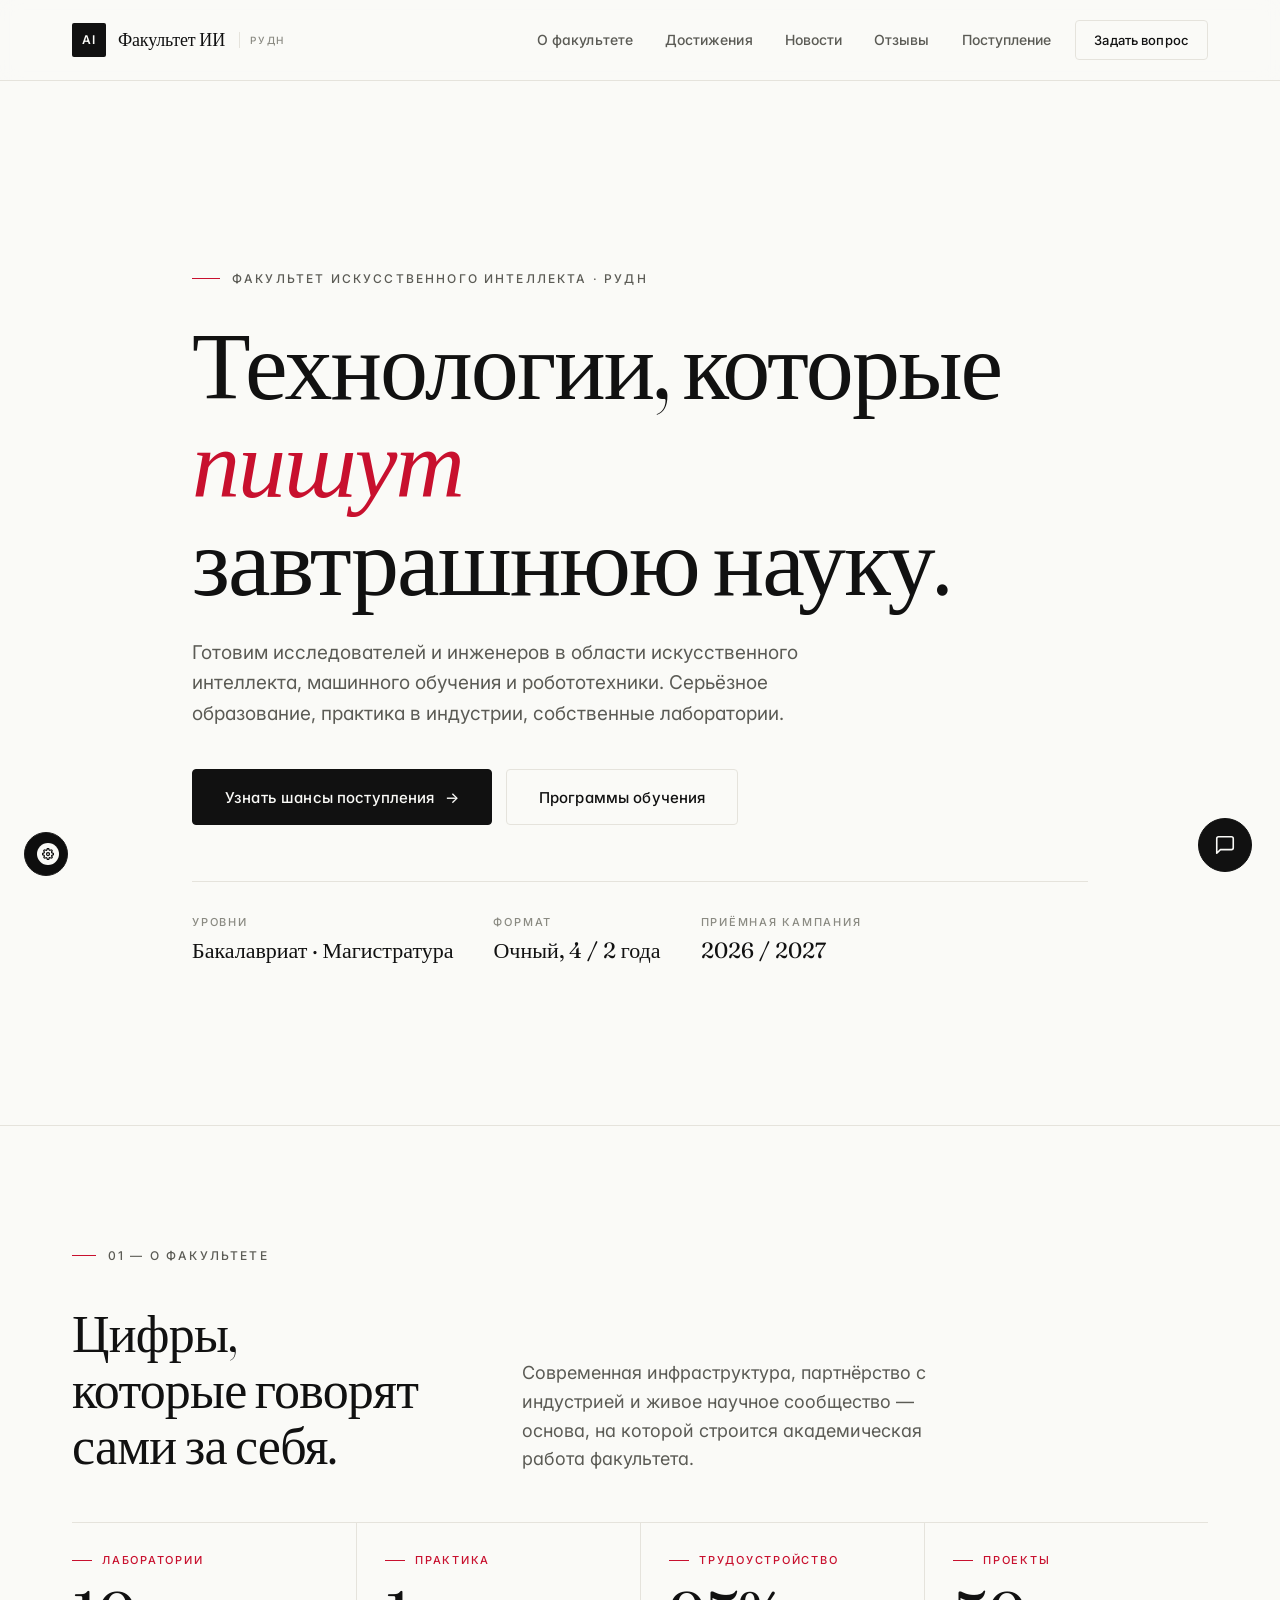
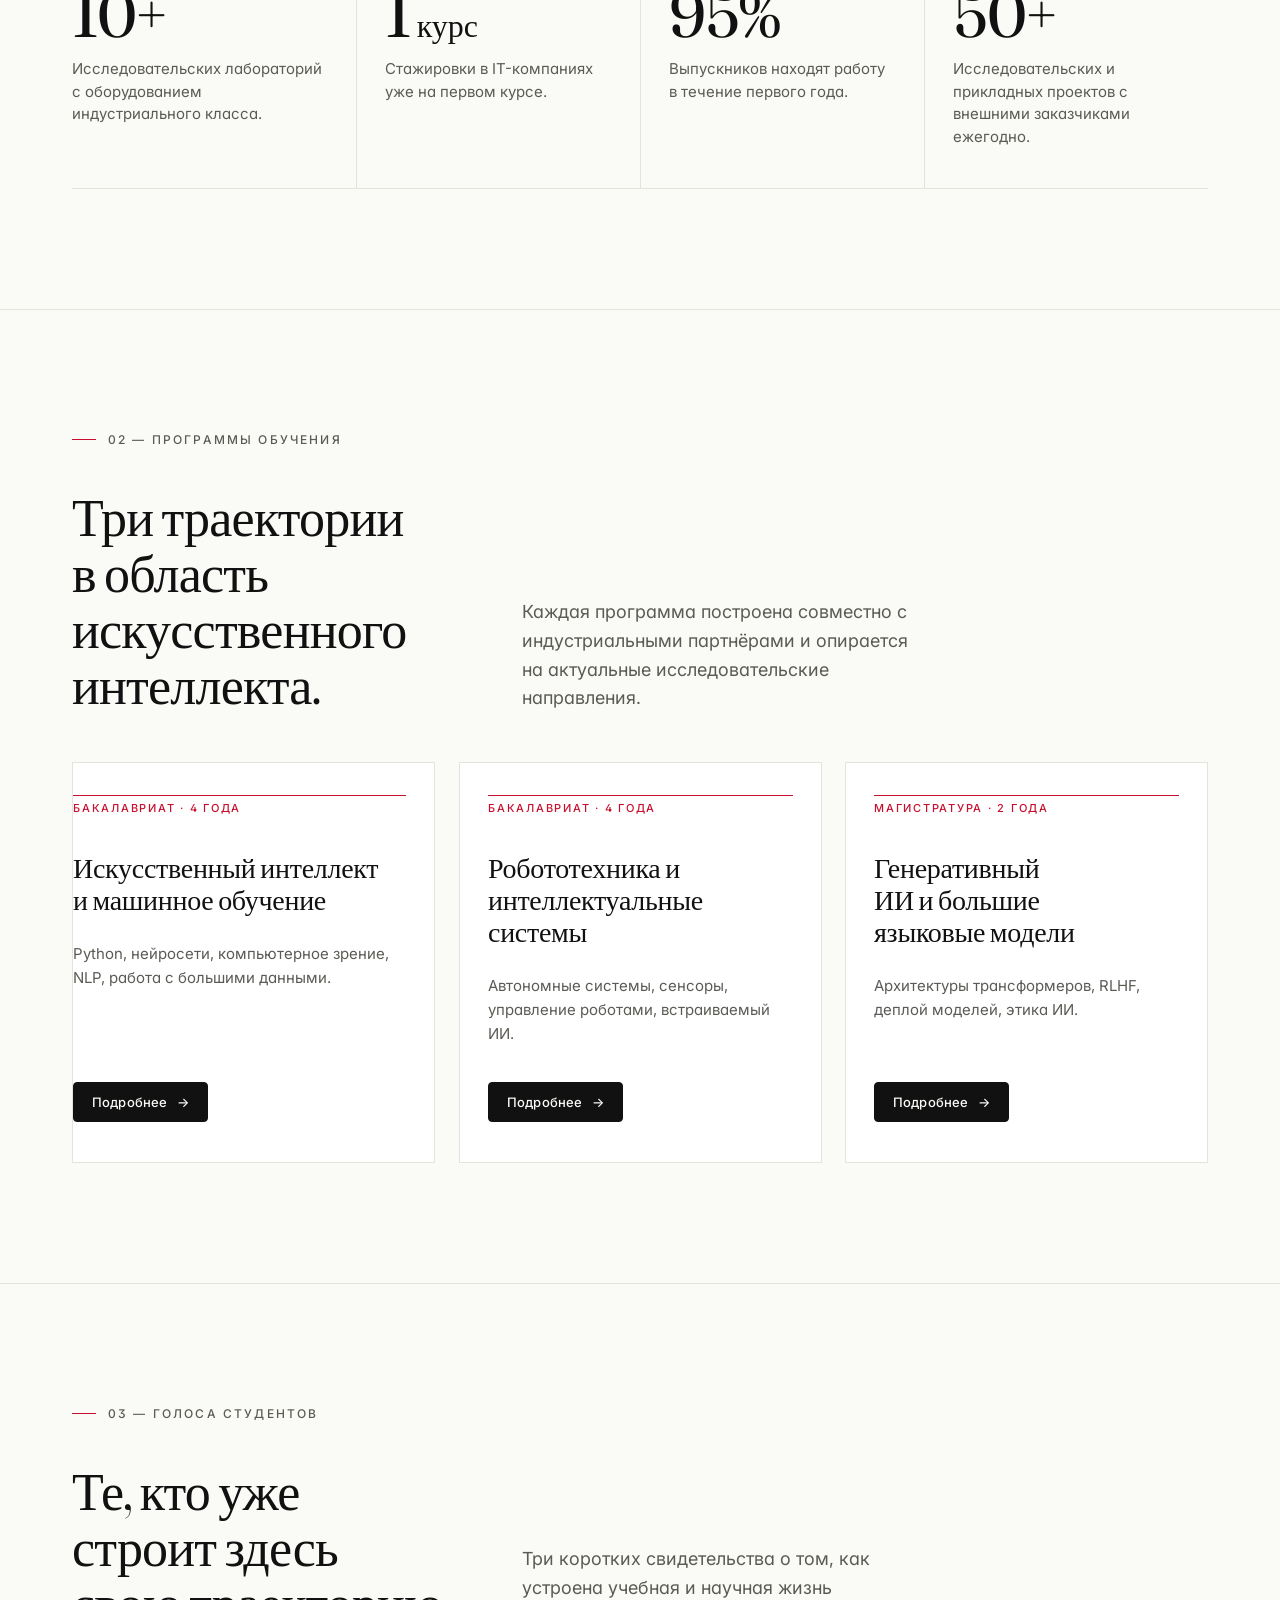
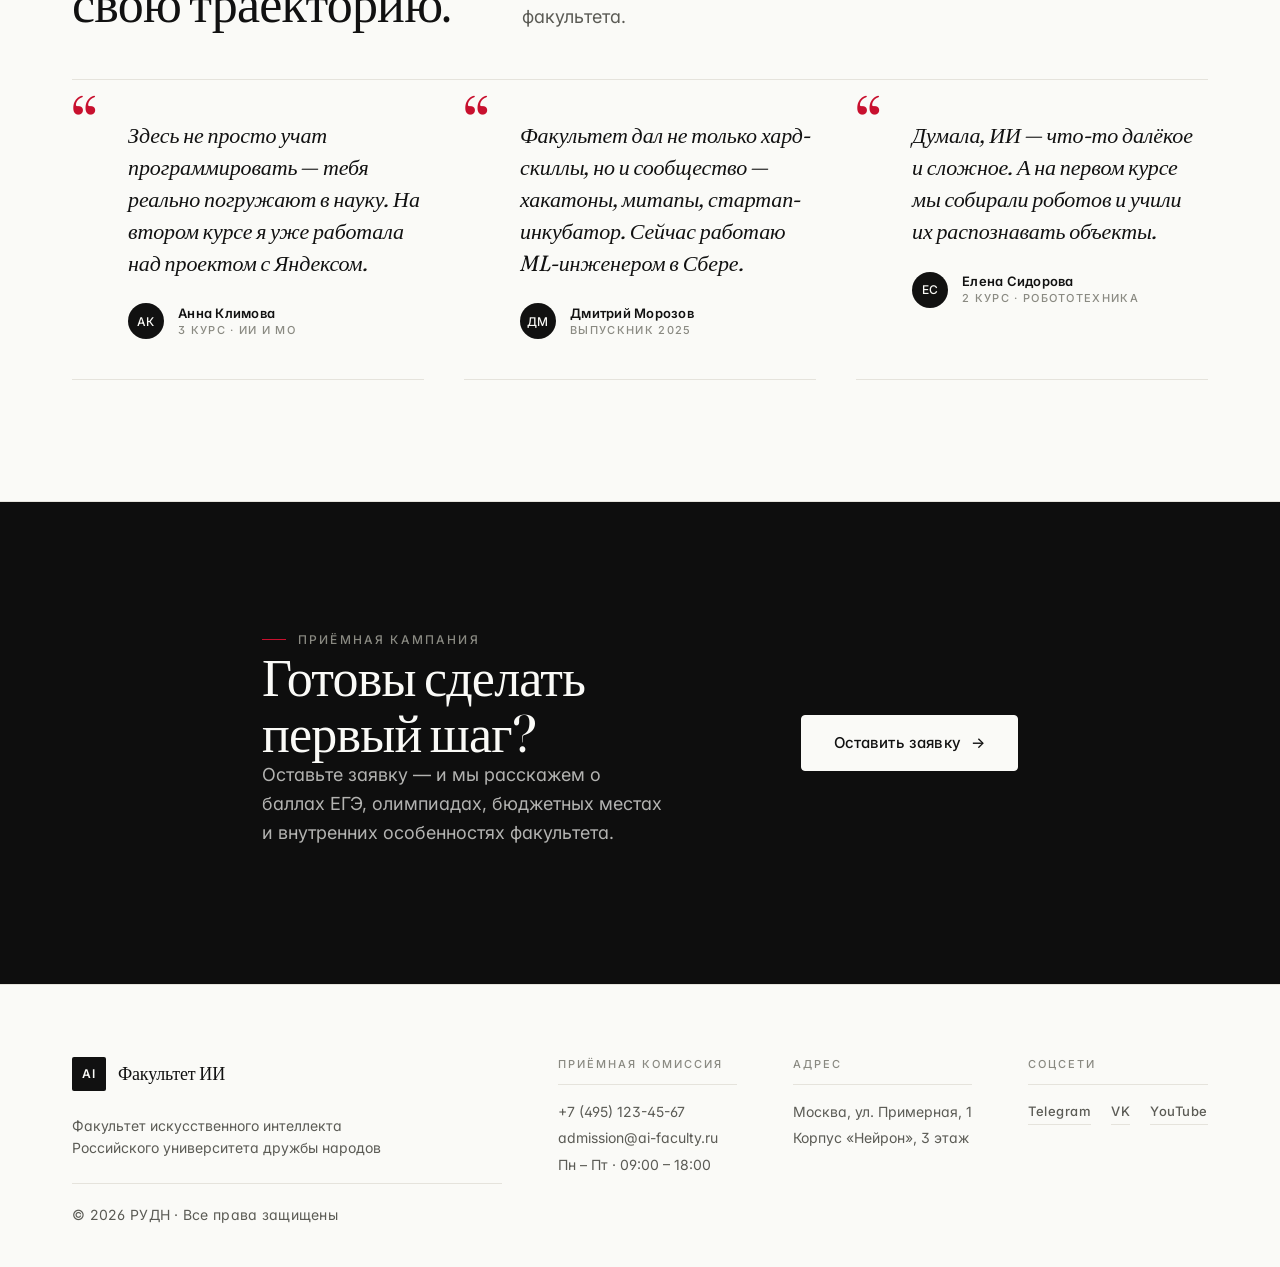
==== index.html @ f7a58fa5 "Merge pull request #10 from fii-web-op/claude/redesign-frontend-minimalist-fjRa0 Redesign to academi" ====
<!DOCTYPE html>
<html lang="ru">
<head>
  <meta charset="UTF-8">
  <meta name="viewport" content="width=device-width, initial-scale=1.0">
  <title>Факультет искусственного интеллекта — РУДН</title>
  <meta name="description" content="Факультет искусственного интеллекта РУДН: бакалавриат и магистратура по ИИ, машинному обучению и робототехнике. Научные лаборатории, партнёры-индустрия.">

  <link rel="preconnect" href="https://fonts.googleapis.com">
  <link rel="preconnect" href="https://fonts.gstatic.com" crossorigin>
  <link href="https://fonts.googleapis.com/css2?family=Fraunces:ital,opsz,wght,SOFT@0,9..144,300..600,0..100;1,9..144,300..600,0..100&family=Inter:wght@400;500;600&display=swap" rel="stylesheet">
  <link rel="stylesheet" href="style.css">
</head>
<body data-page="index">

  <!-- ===== HEADER ===== -->
  <header class="header" id="header">
    <div class="container header__inner">
      <a href="index.html" class="header__logo" aria-label="Факультет ИИ РУДН — на главную">
        <span class="header__logo-icon">AI</span>
        <span class="header__logo-text">Факультет ИИ</span>
        <span class="header__logo-subtitle">РУДН</span>
      </a>

      <nav class="header__nav" aria-label="Основная навигация">
        <ul class="header__nav-list">
          <li><a href="about.html" class="header__nav-link">О факультете</a></li>
          <li><a href="achievements.html" class="header__nav-link">Достижения</a></li>
          <li><a href="news.html" class="header__nav-link">Новости</a></li>
          <li><a href="reviews.html" class="header__nav-link">Отзывы</a></li>
          <li><a href="admission.html" class="header__nav-link">Поступление</a></li>
        </ul>
      </nav>

      <button class="btn btn--outline btn--sm header__cta" onclick="openChat()">Задать вопрос</button>

      <button class="header__burger" id="burger" aria-label="Открыть меню">
        <span></span><span></span><span></span>
      </button>
    </div>
  </header>

  <!-- ===== SIDEBAR NAV ===== -->
  <div class="sidebar-overlay" id="sidebarOverlay"></div>
  <nav class="sidebar" id="sidebar" aria-label="Мобильное меню">
    <button class="sidebar__close" id="sidebarClose" aria-label="Закрыть меню">&times;</button>
    <ul class="sidebar__menu">
      <li><a href="about.html" class="sidebar__link">О факультете</a></li>
      <li><a href="achievements.html" class="sidebar__link">Достижения</a></li>
      <li><a href="news.html" class="sidebar__link">Новости</a></li>
      <li><a href="reviews.html" class="sidebar__link">Отзывы</a></li>
      <li><a href="admission.html" class="sidebar__link">Поступление</a></li>
    </ul>
  </nav>

  <!-- ===== HERO ===== -->
  <section class="hero" id="hero" data-tile="hero">
    <div class="container hero__inner">
      <span class="hero__eyebrow">Факультет искусственного интеллекта · РУДН</span>
      <h1 class="hero__title">
        Технологии, которые <em>пишут</em><br>завтрашнюю науку.
      </h1>
      <p class="hero__subtitle">
        Готовим исследователей и инженеров в области искусственного интеллекта,
        машинного обучения и робототехники. Серьёзное образование,
        практика в индустрии, собственные лаборатории.
      </p>
      <div class="hero__actions">
        <a href="#apply" class="btn btn--primary btn--lg">Узнать шансы поступления <span class="arrow">→</span></a>
        <a href="#programs" class="btn btn--outline btn--lg">Программы обучения</a>
      </div>

      <div class="hero__meta">
        <div class="hero__meta-item">
          <span class="hero__meta-label">Уровни</span>
          <span class="hero__meta-value">Бакалавриат · Магистратура</span>
        </div>
        <div class="hero__meta-item">
          <span class="hero__meta-label">Формат</span>
          <span class="hero__meta-value">Очный, 4 / 2 года</span>
        </div>
        <div class="hero__meta-item">
          <span class="hero__meta-label">Приёмная кампания</span>
          <span class="hero__meta-value">2026 / 2027</span>
        </div>
      </div>
    </div>
  </section>

  <!-- ===== ABOUT / ACHIEVEMENTS ===== -->
  <section class="section achievements" id="about" data-tile="about-section">
    <div class="container">
      <header class="section__head">
        <span class="section__eyebrow">01 — О факультете</span>
        <h2 class="section__title" id="achievements">Цифры, которые говорят сами за себя.</h2>
        <p class="section__subtitle">
          Современная инфраструктура, партнёрство с индустрией и живое научное сообщество —
          основа, на которой строится академическая работа факультета.
        </p>
      </header>

      <div class="cards">
        <div class="card" data-tile="about-card-1">
          <span class="card__icon">Лаборатории</span>
          <span class="card__number">10+</span>
          <p class="card__text">Исследовательских лабораторий с оборудованием индустриального класса.</p>
        </div>
        <div class="card" data-tile="about-card-2">
          <span class="card__icon">Практика</span>
          <span class="card__number">1<span style="font-size:0.5em; letter-spacing:0;">&nbsp;курс</span></span>
          <p class="card__text">Стажировки в IT-компаниях уже на первом курсе.</p>
        </div>
        <div class="card" data-tile="about-card-3">
          <span class="card__icon">Трудоустройство</span>
          <span class="card__number">95%</span>
          <p class="card__text">Выпускников находят работу в течение первого года.</p>
        </div>
        <div class="card" data-tile="about-card-4">
          <span class="card__icon">Проекты</span>
          <span class="card__number">50+</span>
          <p class="card__text">Исследовательских и прикладных проектов с внешними заказчиками ежегодно.</p>
        </div>
      </div>
    </div>
  </section>

  <!-- ===== PROGRAMS ===== -->
  <section class="section programs" id="programs" data-tile="programs-section">
    <div class="container">
      <header class="section__head">
        <span class="section__eyebrow">02 — Программы обучения</span>
        <h2 class="section__title">Три траектории в область искусственного интеллекта.</h2>
        <p class="section__subtitle">
          Каждая программа построена совместно с индустриальными партнёрами
          и опирается на актуальные исследовательские направления.
        </p>
      </header>

      <div class="cards cards--programs">
        <article class="card card--program" data-tile="program-1">
          <span class="card__badge">Бакалавриат · 4 года</span>
          <h3 class="card__heading">Искусственный интеллект и машинное обучение</h3>
          <p class="card__desc">Python, нейросети, компьютерное зрение, NLP, работа с большими данными.</p>
          <a href="#apply" class="btn btn--primary btn--sm">Подробнее <span class="arrow">→</span></a>
        </article>

        <article class="card card--program" data-tile="program-2">
          <span class="card__badge">Бакалавриат · 4 года</span>
          <h3 class="card__heading">Робототехника и интеллектуальные системы</h3>
          <p class="card__desc">Автономные системы, сенсоры, управление роботами, встраиваемый ИИ.</p>
          <a href="#apply" class="btn btn--primary btn--sm">Подробнее <span class="arrow">→</span></a>
        </article>

        <article class="card card--program" data-tile="program-3">
          <span class="card__badge">Магистратура · 2 года</span>
          <h3 class="card__heading">Генеративный ИИ и большие языковые модели</h3>
          <p class="card__desc">Архитектуры трансформеров, RLHF, деплой моделей, этика ИИ.</p>
          <a href="#apply" class="btn btn--primary btn--sm">Подробнее <span class="arrow">→</span></a>
        </article>
      </div>
    </div>
  </section>

  <!-- ===== REVIEWS ===== -->
  <section class="section reviews" id="reviews" data-tile="reviews-section">
    <div class="container">
      <header class="section__head">
        <span class="section__eyebrow">03 — Голоса студентов</span>
        <h2 class="section__title">Те, кто уже строит здесь свою траекторию.</h2>
        <p class="section__subtitle">
          Три коротких свидетельства о том, как устроена учебная и научная жизнь факультета.
        </p>
      </header>

      <div class="reviews__grid">
        <figure class="review" data-tile="review-1">
          <blockquote class="review__text">
            Здесь не просто учат программировать — тебя реально погружают в науку.
            На втором курсе я уже работала над проектом с Яндексом.
          </blockquote>
          <figcaption class="review__header">
            <span class="review__avatar">АК</span>
            <div>
              <div class="review__name">Анна Климова</div>
              <div class="review__role">3 курс · ИИ и МО</div>
            </div>
          </figcaption>
        </figure>

        <figure class="review" data-tile="review-2">
          <blockquote class="review__text">
            Факультет дал не только хард-скиллы, но и сообщество — хакатоны,
            митапы, стартап-инкубатор. Сейчас работаю ML-инженером в Сбере.
          </blockquote>
          <figcaption class="review__header">
            <span class="review__avatar">ДМ</span>
            <div>
              <div class="review__name">Дмитрий Морозов</div>
              <div class="review__role">Выпускник 2025</div>
            </div>
          </figcaption>
        </figure>

        <figure class="review" data-tile="review-3">
          <blockquote class="review__text">
            Думала, ИИ — что-то далёкое и сложное. А на первом курсе мы
            собирали роботов и учили их распознавать объекты.
          </blockquote>
          <figcaption class="review__header">
            <span class="review__avatar">ЕС</span>
            <div>
              <div class="review__name">Елена Сидорова</div>
              <div class="review__role">2 курс · Робототехника</div>
            </div>
          </figcaption>
        </figure>
      </div>
    </div>
  </section>

  <!-- ===== APPLY CTA ===== -->
  <section class="section apply section--dark" id="apply" data-tile="apply-section">
    <div class="container apply__inner">
      <div>
        <span class="section__eyebrow">Приёмная кампания</span>
        <h2 class="section__title section__title--light">Готовы сделать первый шаг?</h2>
        <p class="section__subtitle section__subtitle--light">
          Оставьте заявку — и мы расскажем о баллах ЕГЭ, олимпиадах, бюджетных местах
          и внутренних особенностях факультета.
        </p>
      </div>
      <a href="#" class="btn btn--white btn--lg" onclick="openChat(); return false;">
        Оставить заявку <span class="arrow">→</span>
      </a>
    </div>
  </section>

  <!-- ===== FOOTER ===== -->
  <footer class="footer">
    <div class="container footer__inner">
      <div class="footer__col">
        <div class="footer__brand">
          <span class="header__logo-icon">AI</span>
          <span class="header__logo-text">Факультет ИИ</span>
        </div>
        <p class="footer__university">
          Факультет искусственного интеллекта Российского университета дружбы народов
        </p>
        <p class="footer__copy">&copy; 2026 РУДН · Все права защищены</p>
      </div>

      <div class="footer__col">
        <h4 class="footer__heading">Приёмная комиссия</h4>
        <p>+7 (495) 123-45-67</p>
        <p>admission@ai-faculty.ru</p>
        <p>Пн – Пт · 09:00 – 18:00</p>
      </div>

      <div class="footer__col">
        <h4 class="footer__heading">Адрес</h4>
        <p>Москва, ул. Примерная, 1</p>
        <p>Корпус «Нейрон», 3 этаж</p>
      </div>

      <div class="footer__col">
        <h4 class="footer__heading">Соцсети</h4>
        <div class="footer__socials">
          <a href="#" class="footer__social" aria-label="Telegram">Telegram</a>
          <a href="#" class="footer__social" aria-label="VKontakte">VK</a>
          <a href="#" class="footer__social" aria-label="YouTube">YouTube</a>
        </div>
      </div>
    </div>
  </footer>

  <!-- ===== CHAT WIDGET ===== -->
  <div class="chat-widget" id="chatWidget">
    <button class="chat-widget__toggle" id="chatToggle" aria-label="Открыть чат с ИИ-помощником">
      <svg class="chat-widget__icon" viewBox="0 0 24 24" fill="none" stroke="currentColor" stroke-width="1.75" stroke-linecap="round" stroke-linejoin="round">
        <path d="M21 15a2 2 0 0 1-2 2H7l-4 4V5a2 2 0 0 1 2-2h14a2 2 0 0 1 2 2z"/>
      </svg>
      <svg class="chat-widget__close-icon" viewBox="0 0 24 24" fill="none" stroke="currentColor" stroke-width="1.75" stroke-linecap="round" stroke-linejoin="round">
        <line x1="18" y1="6" x2="6" y2="18"/><line x1="6" y1="6" x2="18" y2="18"/>
      </svg>
    </button>

    <div class="chat-widget__window" id="chatWindow">
      <div class="chat-widget__header">
        <div class="chat-widget__status"></div>
        <span>Алиса — ИИ-помощник факультета</span>
        <button class="chat-widget__close-btn" onclick="closeChat()" aria-label="Закрыть чат">&times;</button>
      </div>
      <div class="chat-widget__messages" id="chatMessages">
        <div class="chat-widget__msg chat-widget__msg--bot">
          Здравствуйте. Я Алиса, виртуальный помощник факультета ИИ.
          Задайте вопрос о поступлении, программах или научной жизни.
        </div>
      </div>
      <div class="chat-widget__input-area">
        <input type="text" id="chatInput" class="chat-widget__input" placeholder="Напишите сообщение…">
        <button class="chat-widget__send" id="chatSend" aria-label="Отправить">
          <svg viewBox="0 0 24 24" fill="currentColor" width="20" height="20">
            <path d="M2.01 21L23 12 2.01 3 2 10l15 2-15 2z"/>
          </svg>
        </button>
      </div>
    </div>
  </div>

  <script src="tile-registry.js"></script>
  <script src="script.js"></script>
</body>
</html>
---- style.css ----
/* =====================================================================
   FACULTY OF AI — RUDN
   Academic Minimalism · Редакторский минимализм
   ---------------------------------------------------------------------
   Подход: mobile-first, нейтральная палитра + один акцент (РУДН-red),
   редакторская типографика (Fraunces для display + Inter для UI),
   тонкие линии, минимум декора, деликатные анимации.
   ===================================================================== */

/* ===== DESIGN TOKENS ===== */
:root {
  /* — Нейтральная палитра (бумажная основа) — */
  --paper:          #FAFAF7;
  --surface:        #FFFFFF;
  --surface-soft:   #F4F2EC;
  --ink:            #111111;
  --ink-soft:       #1F1F1F;
  --muted:          #5B5B55;
  --muted-2:        #8A8A82;
  --rule:           #E5E3DC;
  --divider:        #EFECE4;

  /* — Один акцент (РУДН-red) — */
  --accent:         #C8102E;
  --accent-hover:   #9F0C24;
  --accent-soft:    rgba(200, 16, 46, 0.08);

  /* — Тёмная поверхность для CTA-блоков — */
  --ink-dark:       #0E0E0E;
  --ink-dark-soft:  #1A1A1A;

  /* — Типографика — */
  --font-serif:  'Fraunces', 'Playfair Display', Georgia, 'Times New Roman', serif;
  --font-sans:   'Inter', -apple-system, BlinkMacSystemFont, 'Segoe UI', Roboto, sans-serif;
  --font-mono:   ui-monospace, SFMono-Regular, Menlo, Consolas, monospace;

  /* — Размеры / ритм — */
  --radius:      4px;
  --radius-sm:   2px;
  --radius-pill: 999px;

  /* — Движение (тонкое) — */
  --ease:        cubic-bezier(0.2, 0.8, 0.2, 1);
  --t-fast:      150ms var(--ease);
  --t:           220ms var(--ease);
  --t-slow:      400ms var(--ease);

  /* — Сетка — */
  --container:   1200px;
  --gutter:      clamp(16px, 3vw, 32px);
  --header-h:    72px;
}

/* ===== RESET ===== */
*, *::before, *::after {
  margin: 0;
  padding: 0;
  box-sizing: border-box;
}

html {
  scroll-behavior: smooth;
  scroll-padding-top: calc(var(--header-h) + 16px);
  -webkit-text-size-adjust: 100%;
  text-size-adjust: 100%;
}

body {
  font-family: var(--font-sans);
  font-size: 16px;
  line-height: 1.6;
  color: var(--ink);
  background: var(--paper);
  -webkit-font-smoothing: antialiased;
  -moz-osx-font-smoothing: grayscale;
  text-rendering: optimizeLegibility;
  font-feature-settings: 'ss01', 'cv11';
}

img, svg, video {
  max-width: 100%;
  display: block;
}

a {
  color: inherit;
  text-decoration: none;
}

button {
  cursor: pointer;
  border: none;
  background: none;
  font-family: inherit;
  color: inherit;
}

input, textarea, select {
  font-family: inherit;
  font-size: inherit;
  color: inherit;
}

::selection {
  background: var(--ink);
  color: var(--paper);
}

/* ===== TYPOGRAPHY ===== */
.display,
h1, h2, h3 {
  font-family: var(--font-serif);
  font-weight: 400;
  font-style: normal;
  color: var(--ink);
  letter-spacing: -0.01em;
  font-feature-settings: 'ss01';
  font-variation-settings: 'opsz' 144, 'SOFT' 0;
}

h1 { font-size: clamp(40px, 6.5vw, 84px); line-height: 1.02; }
h2 { font-size: clamp(30px, 4.2vw, 52px); line-height: 1.08; }
h3 { font-size: clamp(20px, 2.2vw, 26px); line-height: 1.2; letter-spacing: -0.005em; }
h4 { font-family: var(--font-sans); font-size: 15px; font-weight: 600; line-height: 1.4; }

p {
  color: var(--muted);
  line-height: 1.7;
}

strong { color: var(--ink); font-weight: 600; }

/* Редакторская «eyebrow»-метка над заголовком секции */
.eyebrow {
  display: inline-flex;
  align-items: center;
  gap: 10px;
  font-family: var(--font-sans);
  font-size: 12px;
  font-weight: 500;
  letter-spacing: 0.16em;
  text-transform: uppercase;
  color: var(--muted);
}

.eyebrow::before {
  content: '';
  width: 24px;
  height: 1px;
  background: var(--accent);
}

/* Подчёркивание-ссылка (inline-link в тексте) */
.link {
  color: var(--ink);
  border-bottom: 1px solid var(--rule);
  transition: border-color var(--t), color var(--t);
}
.link:hover {
  color: var(--accent);
  border-color: var(--accent);
}

/* ===== CONTAINER / GRID ===== */
.container {
  width: 100%;
  max-width: var(--container);
  margin: 0 auto;
  padding: 0 var(--gutter);
}

/* Тонкая горизонтальная линия-разделитель между секциями */
.rule {
  display: block;
  width: 100%;
  height: 1px;
  background: var(--rule);
  border: none;
}

/* ===== BUTTONS =====
   Академичный минимализм: без градиентов и теней.
   Primary — заливка цветом текста (ink), Outline — хэйрлайн-рамка,
   Accent — единственный красный CTA. Min-height 48px (touch target). */
.btn {
  display: inline-flex;
  align-items: center;
  justify-content: center;
  gap: 10px;
  min-height: 48px;
  padding: 0 24px;
  font-family: var(--font-sans);
  font-size: 14px;
  font-weight: 500;
  letter-spacing: 0.01em;
  line-height: 1;
  border: 1px solid transparent;
  border-radius: var(--radius);
  white-space: nowrap;
  -webkit-tap-highlight-color: transparent;
  transition: background var(--t), color var(--t), border-color var(--t), transform var(--t);
}

.btn:active { transform: translateY(1px); }

/* Primary — чёрная заливка (уверенный, академичный) */
.btn--primary {
  background: var(--ink);
  color: var(--paper);
  border-color: var(--ink);
}
.btn--primary:hover {
  background: var(--accent);
  border-color: var(--accent);
  color: #fff;
}

/* Accent — единственный красный CTA (для ключевых действий) */
.btn--accent {
  background: var(--accent);
  color: #fff;
  border-color: var(--accent);
}
.btn--accent:hover {
  background: var(--accent-hover);
  border-color: var(--accent-hover);
}

/* Outline — тонкая рамка, нейтральная */
.btn--outline {
  background: transparent;
  color: var(--ink);
  border-color: var(--rule);
}
.btn--outline:hover {
  border-color: var(--ink);
}

/* White — для тёмных CTA-секций */
.btn--white {
  background: var(--paper);
  color: var(--ink);
  border-color: var(--paper);
}
.btn--white:hover {
  background: transparent;
  color: var(--paper);
  border-color: var(--paper);
}

.btn--lg {
  min-height: 56px;
  padding: 0 32px;
  font-size: 15px;
}

.btn--sm {
  min-height: 40px;
  padding: 0 18px;
  font-size: 13px;
}

/* Стрелка-иконка внутри кнопки/ссылки (→) */
.btn .arrow,
.arrow-link .arrow {
  display: inline-block;
  transition: transform var(--t);
}
.btn:hover .arrow,
.arrow-link:hover .arrow {
  transform: translateX(4px);
}

.arrow-link {
  display: inline-flex;
  align-items: center;
  gap: 8px;
  font-family: var(--font-sans);
  font-size: 14px;
  font-weight: 500;
  color: var(--ink);
  border-bottom: 1px solid var(--ink);
  padding-bottom: 2px;
  transition: color var(--t), border-color var(--t);
}
.arrow-link:hover {
  color: var(--accent);
  border-color: var(--accent);
}

/* ===== HEADER =====
   Тонкий sticky-header на бумажном фоне, хэйрлайн-разделитель снизу,
   приглушённые ссылки с красным подчёркиванием активного пункта. */
.header {
  position: sticky;
  top: 0;
  z-index: 100;
  background: rgba(250, 250, 247, 0.85);
  backdrop-filter: saturate(140%) blur(10px);
  -webkit-backdrop-filter: saturate(140%) blur(10px);
  border-bottom: 1px solid var(--rule);
}

.header__inner {
  display: flex;
  align-items: center;
  justify-content: space-between;
  gap: 24px;
  height: var(--header-h);
}

/* Логотип: квадратная метка «AI» + серифный текст названия */
.header__logo {
  display: inline-flex;
  align-items: center;
  gap: 12px;
  flex-shrink: 0;
  color: var(--ink);
}

.header__logo-icon {
  display: inline-flex;
  align-items: center;
  justify-content: center;
  width: 34px;
  height: 34px;
  background: var(--ink);
  color: var(--paper);
  font-family: var(--font-sans);
  font-size: 12px;
  font-weight: 600;
  letter-spacing: 0.05em;
  border-radius: var(--radius-sm);
}

.header__logo-text {
  font-family: var(--font-serif);
  font-size: 18px;
  font-weight: 400;
  letter-spacing: -0.01em;
  color: var(--ink);
  line-height: 1;
}

.header__logo-subtitle {
  display: none;
  font-family: var(--font-sans);
  font-size: 10px;
  font-weight: 500;
  letter-spacing: 0.18em;
  text-transform: uppercase;
  color: var(--muted-2);
  padding-left: 10px;
  margin-left: 2px;
  border-left: 1px solid var(--rule);
}

/* ===== HEADER NAV =====
   Скрыто на мобиле, раскрывается на ≥ 1024px. */
.header__nav {
  display: none;
  margin-left: auto;
}

.header__nav-list {
  display: flex;
  align-items: center;
  gap: 32px;
  list-style: none;
}

.header__nav-link {
  position: relative;
  display: inline-block;
  padding: 6px 0;
  font-family: var(--font-sans);
  font-size: 14px;
  font-weight: 500;
  color: var(--muted);
  letter-spacing: 0.005em;
  transition: color var(--t);
}

.header__nav-link::after {
  content: '';
  position: absolute;
  left: 0;
  right: 0;
  bottom: -2px;
  height: 1px;
  background: var(--accent);
  transform: scaleX(0);
  transform-origin: left center;
  transition: transform var(--t);
}

.header__nav-link:hover {
  color: var(--ink);
}

.header__nav-link:hover::after,
.header__nav-link[aria-current="page"]::after {
  transform: scaleX(1);
}

.header__nav-link[aria-current="page"] {
  color: var(--ink);
}

/* CTA в шапке — скрыт на мобиле */
.header__cta {
  display: none;
}

/* ===== BURGER =====
   44×44 touch target, три тонких штриха. */
.header__burger {
  display: inline-flex;
  flex-direction: column;
  justify-content: center;
  align-items: center;
  gap: 5px;
  width: 44px;
  height: 44px;
  margin-right: -10px;
  order: 10;
}

.header__burger span {
  display: block;
  width: 22px;
  height: 1.5px;
  background: var(--ink);
  border-radius: 1px;
  transition: transform var(--t), opacity var(--t);
}

.header__burger.is-active span:nth-child(1) {
  transform: translateY(6.5px) rotate(45deg);
}
.header__burger.is-active span:nth-child(2) {
  opacity: 0;
  transform: scaleX(0.3);
}
.header__burger.is-active span:nth-child(3) {
  transform: translateY(-6.5px) rotate(-45deg);
}

/* ===== SIDEBAR (mobile off-canvas) ===== */
.sidebar-overlay {
  position: fixed;
  inset: 0;
  background: rgba(17, 17, 17, 0.35);
  backdrop-filter: blur(2px);
  -webkit-backdrop-filter: blur(2px);
  opacity: 0;
  visibility: hidden;
  z-index: 110;
  transition: opacity var(--t), visibility var(--t);
}

.sidebar-overlay.is-visible {
  opacity: 1;
  visibility: visible;
}

.sidebar {
  position: fixed;
  top: 0;
  left: 0;
  z-index: 120;
  width: min(88vw, 360px);
  height: 100%;
  padding: 28px 28px 32px;
  background: var(--paper);
  border-right: 1px solid var(--rule);
  transform: translateX(-100%);
  transition: transform var(--t-slow);
  display: flex;
  flex-direction: column;
}

.sidebar.is-open {
  transform: translateX(0);
}

.sidebar__close {
  align-self: flex-end;
  width: 40px;
  height: 40px;
  display: inline-flex;
  align-items: center;
  justify-content: center;
  font-size: 28px;
  line-height: 1;
  color: var(--muted);
  margin: -8px -8px 24px;
  transition: color var(--t);
}

.sidebar__close:hover {
  color: var(--ink);
}

.sidebar__menu {
  list-style: none;
  display: flex;
  flex-direction: column;
  border-top: 1px solid var(--rule);
}

.sidebar__link {
  display: flex;
  align-items: center;
  gap: 14px;
  padding: 18px 2px;
  font-family: var(--font-serif);
  font-size: 22px;
  font-weight: 400;
  letter-spacing: -0.01em;
  color: var(--ink);
  border-bottom: 1px solid var(--rule);
  transition: color var(--t), padding-left var(--t);
}

.sidebar__link:hover {
  color: var(--accent);
  padding-left: 8px;
}

.sidebar__link[aria-current="page"] {
  color: var(--accent);
}

.sidebar__icon {
  width: 18px;
  height: 18px;
  flex-shrink: 0;
  stroke: var(--muted-2);
  transition: stroke var(--t);
}

.sidebar__link:hover .sidebar__icon,
.sidebar__link[aria-current="page"] .sidebar__icon {
  stroke: var(--accent);
}

/* ===== HERO =====
   Типографический hero: крупный serif-заголовок, максимум воздуха,
   никакой декорации. Опциональная тонкая метка-eyebrow. */
.hero {
  position: relative;
  padding: 80px 0 72px;
  border-bottom: 1px solid var(--rule);
  overflow: hidden;
}

.hero__inner {
  position: relative;
  z-index: 1;
  max-width: 960px;
}

.hero__eyebrow {
  display: inline-flex;
  align-items: center;
  gap: 12px;
  margin-bottom: 28px;
  font-family: var(--font-sans);
  font-size: 12px;
  font-weight: 500;
  letter-spacing: 0.18em;
  text-transform: uppercase;
  color: var(--muted);
}

.hero__eyebrow::before {
  content: '';
  width: 28px;
  height: 1px;
  background: var(--accent);
}

.hero__title {
  font-family: var(--font-serif);
  font-weight: 400;
  font-size: clamp(40px, 7.5vw, 96px);
  line-height: 1.02;
  letter-spacing: -0.02em;
  color: var(--ink);
  margin-bottom: 28px;
  text-wrap: balance;
}

/* Курсив-акцент для выделенного слова в заголовке */
.hero__title em,
h1 em, h2 em, h3 em {
  font-style: italic;
  font-family: var(--font-serif);
  color: var(--accent);
  font-variation-settings: 'opsz' 144, 'SOFT' 40;
}

.hero__subtitle {
  font-family: var(--font-sans);
  font-size: clamp(16px, 1.7vw, 19px);
  line-height: 1.6;
  color: var(--muted);
  max-width: 640px;
  margin-bottom: 40px;
}

.hero__actions {
  display: flex;
  flex-wrap: wrap;
  gap: 14px;
  align-items: center;
}

/* Meta-строка под hero (необязательная) */
.hero__meta {
  display: flex;
  flex-wrap: wrap;
  gap: 40px;
  margin-top: 56px;
  padding-top: 32px;
  border-top: 1px solid var(--rule);
}

.hero__meta-item {
  min-width: 140px;
}

.hero__meta-label {
  display: block;
  font-size: 11px;
  font-weight: 500;
  letter-spacing: 0.16em;
  text-transform: uppercase;
  color: var(--muted-2);
  margin-bottom: 6px;
}

.hero__meta-value {
  font-family: var(--font-serif);
  font-size: 22px;
  color: var(--ink);
  line-height: 1.1;
}

/* Скрываем старые декоративные «блобы» и «круги» в hero —
   академичный минимализм без декора. */
.hero__decoration,
.hero__circle,
.hero__blob {
  display: none !important;
}

/* ===== SECTIONS =====
   Нумерованные академические секции с eyebrow-меткой 01 / 02 / 03,
   крупным serif-заголовком и тонкой линией-разделителем. */
.section {
  padding: 72px 0;
  border-bottom: 1px solid var(--rule);
}

.section--flush {
  border-bottom: none;
}

.section--dark {
  background: var(--ink-dark);
  color: var(--paper);
  border-bottom: none;
}

.section__head {
  display: grid;
  grid-template-columns: 1fr;
  gap: 20px;
  margin-bottom: 48px;
  max-width: 860px;
}

.section__eyebrow {
  font-family: var(--font-sans);
  font-size: 12px;
  font-weight: 500;
  letter-spacing: 0.18em;
  text-transform: uppercase;
  color: var(--muted);
  display: inline-flex;
  align-items: center;
  gap: 12px;
}

.section__eyebrow::before {
  content: '';
  width: 24px;
  height: 1px;
  background: var(--accent);
}

.section--dark .section__eyebrow {
  color: var(--muted-2);
}

.section__title {
  font-family: var(--font-serif);
  font-weight: 400;
  font-size: clamp(30px, 4.2vw, 52px);
  line-height: 1.08;
  letter-spacing: -0.015em;
  color: var(--ink);
  text-wrap: balance;
}

.section__title--light,
.section--dark .section__title {
  color: var(--paper);
}

.section__subtitle {
  font-family: var(--font-sans);
  font-size: clamp(15px, 1.6vw, 18px);
  line-height: 1.6;
  color: var(--muted);
  max-width: 640px;
}

.section__subtitle--light,
.section--dark .section__subtitle {
  color: rgba(250, 250, 247, 0.7);
}

/* Совместимость с текущей разметкой: центрированные старые заголовки */
.section__title[style*="center"],
.apply .section__title {
  text-align: left;
}

/* ===== CARDS / STATS =====
   Статистика без коробок: крупное serif-число + тонкая линия + подпись.
   Редакторский, газетный подход. */
.cards {
  display: grid;
  grid-template-columns: 1fr;
  gap: 0;
  border-top: 1px solid var(--rule);
}

.card {
  display: flex;
  flex-direction: column;
  gap: 12px;
  padding: 32px 0;
  border-bottom: 1px solid var(--rule);
  transition: padding-left var(--t);
}

.card:hover {
  padding-left: 8px;
}

.card__icon {
  font-size: 20px;
  line-height: 1;
  color: var(--accent);
  margin-bottom: 4px;
  font-family: var(--font-sans);
  font-weight: 500;
  letter-spacing: 0.16em;
  text-transform: uppercase;
  font-size: 11px;
  display: inline-flex;
  align-items: center;
  gap: 10px;
}

.card__icon::before {
  content: '';
  width: 20px;
  height: 1px;
  background: var(--accent);
}

.card__number {
  font-family: var(--font-serif);
  font-weight: 400;
  font-size: clamp(44px, 5vw, 64px);
  line-height: 1;
  letter-spacing: -0.02em;
  color: var(--ink);
}

.card__text {
  font-family: var(--font-sans);
  font-size: 15px;
  line-height: 1.5;
  color: var(--muted);
  max-width: 320px;
}

/* ===== CARDS — PROGRAMS =====
   Программы обучения: тонкая рамка, чёткая иерархия, без теней. */
.cards--programs {
  border-top: none;
  gap: 16px;
}

.card--program {
  padding: 32px 28px;
  border: 1px solid var(--rule);
  border-bottom: 1px solid var(--rule);
  background: var(--surface);
  transition: border-color var(--t), transform var(--t);
}

.card--program:hover {
  padding-left: 28px;
  border-color: var(--ink);
  transform: translateY(-2px);
}

.card__badge {
  display: inline-block;
  font-family: var(--font-sans);
  font-size: 11px;
  font-weight: 500;
  letter-spacing: 0.16em;
  text-transform: uppercase;
  color: var(--accent);
  margin-bottom: 18px;
  padding: 4px 0;
  border-top: 1px solid var(--accent);
  border-radius: 0;
  background: none;
}

.card__heading {
  font-family: var(--font-serif);
  font-weight: 400;
  font-size: clamp(22px, 2.4vw, 28px);
  line-height: 1.15;
  letter-spacing: -0.01em;
  color: var(--ink);
  margin-bottom: 14px;
  text-wrap: balance;
}

.card__desc {
  font-family: var(--font-sans);
  font-size: 15px;
  line-height: 1.6;
  color: var(--muted);
  margin-bottom: 24px;
  flex-grow: 1;
}

.card--program .btn--sm {
  align-self: flex-start;
}

/* ===== REVIEWS =====
   Цитаты: крупная кавычка « декором, курсивный serif-текст,
   подпись в small-caps. */
.reviews__grid {
  display: grid;
  grid-template-columns: 1fr;
  gap: 0;
  border-top: 1px solid var(--rule);
}

.review {
  position: relative;
  padding: 40px 0 40px 52px;
  border-bottom: 1px solid var(--rule);
}

.review::before {
  content: '\201C';
  position: absolute;
  top: 24px;
  left: 0;
  font-family: var(--font-serif);
  font-size: 72px;
  line-height: 0.6;
  color: var(--accent);
}

.review__text {
  font-family: var(--font-serif);
  font-weight: 400;
  font-style: italic;
  font-size: clamp(18px, 2vw, 22px);
  line-height: 1.45;
  color: var(--ink);
  letter-spacing: -0.005em;
  margin-bottom: 24px;
  text-wrap: balance;
}

.review__header {
  display: flex;
  align-items: center;
  gap: 14px;
}

.review__avatar {
  width: 36px;
  height: 36px;
  border-radius: 50%;
  display: inline-flex;
  align-items: center;
  justify-content: center;
  background: var(--ink);
  color: var(--paper);
  font-family: var(--font-sans);
  font-size: 12px;
  font-weight: 500;
  letter-spacing: 0.04em;
  flex-shrink: 0;
}

.review__name {
  font-family: var(--font-sans);
  font-size: 13px;
  font-weight: 600;
  color: var(--ink);
  letter-spacing: 0.02em;
  line-height: 1.2;
}

.review__role {
  font-family: var(--font-sans);
  font-size: 11px;
  font-weight: 500;
  letter-spacing: 0.12em;
  text-transform: uppercase;
  color: var(--muted-2);
  line-height: 1.3;
  margin-top: 2px;
}

/* ===== APPLY CTA =====
   Чёрная секция с крупным serif-заголовком и одной красной кнопкой. */
.apply {
  background: var(--ink-dark);
  color: var(--paper);
  border-bottom: none;
  padding: 96px 0;
}

.apply__inner {
  max-width: 820px;
  display: grid;
  gap: 24px;
}

.apply .section__title,
.apply .section__title--light {
  color: var(--paper);
  font-family: var(--font-serif);
  text-align: left;
  max-width: 720px;
}

.apply .section__subtitle,
.apply .section__subtitle--light {
  color: rgba(250, 250, 247, 0.7);
  text-align: left;
  max-width: 640px;
  margin-bottom: 16px;
}

.apply .btn {
  justify-self: start;
}

/* ===== FOOTER ===== */
.footer {
  background: var(--paper);
  color: var(--muted);
  padding: 72px 0 40px;
  border-top: 1px solid var(--rule);
  font-size: 14px;
}

.footer__inner {
  display: grid;
  grid-template-columns: 1fr;
  gap: 40px;
}

.footer__col > * + * {
  margin-top: 6px;
}

.footer__col p {
  color: var(--muted);
  font-size: 14px;
  line-height: 1.6;
}

.footer__brand {
  display: inline-flex;
  align-items: center;
  gap: 12px;
  margin-bottom: 16px;
}

.footer__brand .header__logo-text {
  color: var(--ink);
}

.footer__university {
  color: var(--muted);
  font-size: 14px;
  line-height: 1.6;
  max-width: 340px;
  margin-top: 8px;
  margin-bottom: 24px;
}

.footer__copy {
  color: var(--muted-2);
  font-size: 12px;
  letter-spacing: 0.02em;
  padding-top: 20px;
  border-top: 1px solid var(--rule);
  margin-top: 16px !important;
}

.footer__heading {
  font-family: var(--font-sans);
  font-size: 11px;
  font-weight: 500;
  letter-spacing: 0.18em;
  text-transform: uppercase;
  color: var(--muted-2);
  margin-bottom: 16px !important;
  padding-bottom: 12px;
  border-bottom: 1px solid var(--rule);
}

.footer__col p + p {
  margin-top: 4px;
}

.footer__socials {
  display: flex;
  gap: 20px;
  margin-top: 8px;
}

.footer__social {
  font-family: var(--font-sans);
  font-size: 13px;
  font-weight: 500;
  letter-spacing: 0.04em;
  color: var(--muted);
  border: none;
  background: none;
  width: auto;
  height: auto;
  border-radius: 0;
  padding: 0 0 2px;
  border-bottom: 1px solid var(--rule);
  transition: color var(--t), border-color var(--t);
}

.footer__social:hover {
  color: var(--accent);
  border-color: var(--accent);
  background: none;
  box-shadow: none;
  transform: none;
}

/* ===== STUB PAGES =====
   Страницы-заглушки: редакторская пустая страница с центрированным
   крупным serif-заголовком и единственной arrow-ссылкой. */
.stub-page {
  min-height: calc(100vh - var(--header-h) - 1px);
  display: flex;
  align-items: center;
  justify-content: flex-start;
  padding: 96px 0;
  border-bottom: none;
}

.stub-page__inner {
  max-width: 720px;
  display: grid;
  gap: 24px;
}

.stub-page .section__title {
  text-align: left;
  font-size: clamp(40px, 6vw, 72px);
  line-height: 1.02;
  color: var(--ink);
}

.stub-page .section__subtitle {
  text-align: left;
  color: var(--muted);
  margin-bottom: 16px;
}

.stub-page .btn {
  justify-self: start;
}

/* ===== SCROLL ANIMATIONS =====
   Тонкий fade-up: малая дистанция, короткая длительность. */
.fade-up {
  opacity: 0;
  transform: translateY(16px);
  transition: opacity 500ms var(--ease), transform 500ms var(--ease);
  will-change: opacity, transform;
}

.fade-up.is-visible {
  opacity: 1;
  transform: translateY(0);
}

.fade-up-delay-1 { transition-delay: 60ms; }
.fade-up-delay-2 { transition-delay: 120ms; }
.fade-up-delay-3 { transition-delay: 180ms; }
.fade-up-delay-4 { transition-delay: 240ms; }

/* ===== CHAT WIDGET =====
   Переодет в академичную палитру: чёрный круглый toggle,
   бумажное окно с тонкой рамкой, без градиентов. */
.chat-widget {
  position: fixed;
  right: 24px;
  bottom: 24px;
  z-index: 90;
}

.chat-widget__toggle {
  width: 54px;
  height: 54px;
  border-radius: 50%;
  background: var(--ink);
  color: var(--paper);
  display: inline-flex;
  align-items: center;
  justify-content: center;
  border: 1px solid var(--ink);
  transition: background var(--t), transform var(--t);
}

.chat-widget__toggle:hover {
  background: var(--accent);
  border-color: var(--accent);
}

.chat-widget__icon,
.chat-widget__close-icon {
  width: 22px;
  height: 22px;
}

.chat-widget__close-icon { display: none; }
.chat-widget.is-open .chat-widget__icon { display: none; }
.chat-widget.is-open .chat-widget__close-icon { display: block; }

.chat-widget__window {
  position: absolute;
  right: 0;
  bottom: 66px;
  width: min(92vw, 380px);
  height: 480px;
  max-height: calc(100vh - 120px);
  background: var(--paper);
  border: 1px solid var(--rule);
  border-radius: var(--radius);
  display: flex;
  flex-direction: column;
  overflow: hidden;
  opacity: 0;
  visibility: hidden;
  transform: translateY(10px);
  transition: opacity var(--t), transform var(--t), visibility var(--t);
  box-shadow: 0 20px 60px -20px rgba(17, 17, 17, 0.18);
}

.chat-widget.is-open .chat-widget__window {
  opacity: 1;
  visibility: visible;
  transform: translateY(0);
}

.chat-widget__header {
  background: var(--ink-dark);
  color: var(--paper);
  padding: 16px 20px;
  display: flex;
  align-items: center;
  gap: 10px;
  font-family: var(--font-sans);
  font-size: 13px;
  font-weight: 500;
  letter-spacing: 0.02em;
}

.chat-widget__status {
  width: 6px;
  height: 6px;
  border-radius: 50%;
  background: var(--accent);
  flex-shrink: 0;
}

.chat-widget__close-btn {
  margin-left: auto;
  color: rgba(250, 250, 247, 0.7);
  font-size: 22px;
  line-height: 1;
  transition: color var(--t);
}
.chat-widget__close-btn:hover { color: var(--paper); }

.chat-widget__messages {
  flex-grow: 1;
  padding: 20px;
  overflow-y: auto;
  display: flex;
  flex-direction: column;
  gap: 10px;
  background: var(--surface);
}

.chat-widget__msg {
  max-width: 85%;
  padding: 10px 14px;
  border-radius: var(--radius);
  font-family: var(--font-sans);
  font-size: 14px;
  line-height: 1.5;
}

.chat-widget__msg--bot {
  background: var(--surface-soft);
  color: var(--ink);
  align-self: flex-start;
}

.chat-widget__msg--user {
  background: var(--ink);
  color: var(--paper);
  align-self: flex-end;
}

.chat-widget__input-area {
  display: flex;
  align-items: center;
  gap: 8px;
  padding: 12px 16px;
  border-top: 1px solid var(--rule);
  background: var(--paper);
}

.chat-widget__input {
  flex-grow: 1;
  border: 1px solid var(--rule);
  border-radius: var(--radius);
  padding: 10px 14px;
  font-family: var(--font-sans);
  font-size: 14px;
  background: var(--surface);
  outline: none;
  transition: border-color var(--t);
}
.chat-widget__input:focus { border-color: var(--ink); }

.chat-widget__send {
  width: 40px;
  height: 40px;
  border-radius: var(--radius);
  background: var(--ink);
  color: var(--paper);
  display: inline-flex;
  align-items: center;
  justify-content: center;
  flex-shrink: 0;
  transition: background var(--t);
}
.chat-widget__send:hover { background: var(--accent); }
.chat-widget__send svg { width: 16px; height: 16px; }

/* ===== ADMIN FAB =====
   Плавающая кнопка «Панель администратора». Переодета: монохром,
   раскрывается при наведении. */
.admin-fab {
  position: fixed;
  bottom: 24px;
  left: 24px;
  z-index: 80;
  display: inline-flex;
  align-items: center;
  gap: 10px;
  height: 44px;
  padding: 0 12px;
  border-radius: var(--radius-pill);
  background: var(--ink-dark);
  color: var(--paper);
  font-family: var(--font-sans);
  font-weight: 500;
  font-size: 13px;
  letter-spacing: 0.02em;
  border: 1px solid var(--ink-dark-soft);
  overflow: hidden;
  max-width: 44px;
  transition: max-width var(--t-slow), padding var(--t-slow),
              background var(--t), border-color var(--t);
}

.admin-fab:hover,
.admin-fab:focus-visible {
  max-width: 280px;
  padding: 0 18px 0 12px;
  background: var(--accent);
  border-color: var(--accent);
}

.admin-fab__icon {
  width: 22px;
  height: 22px;
  border-radius: 50%;
  background: var(--paper);
  color: var(--ink-dark);
  display: grid;
  place-items: center;
  flex-shrink: 0;
  transition: transform var(--t-slow);
}

.admin-fab:hover .admin-fab__icon,
.admin-fab:focus-visible .admin-fab__icon {
  transform: rotate(90deg);
}

.admin-fab__icon svg {
  width: 12px;
  height: 12px;
  stroke: currentColor;
}

.admin-fab__label {
  white-space: nowrap;
  opacity: 0;
  transform: translateX(-6px);
  transition: opacity var(--t), transform var(--t-slow);
}

.admin-fab:hover .admin-fab__label,
.admin-fab:focus-visible .admin-fab__label {
  opacity: 1;
  transform: translateX(0);
}

@media (hover: none) {
  .admin-fab {
    max-width: 280px;
    padding: 0 18px 0 12px;
  }
  .admin-fab__label { opacity: 1; transform: none; }
}

/* =====================================================================
   RESPONSIVE — MOBILE FIRST
   Брейкпоинты: 480 / 640 / 768 / 1024 / 1280
   ===================================================================== */

@media (min-width: 480px) {
  .header__logo-subtitle { display: inline-block; }

  .cards {
    grid-template-columns: 1fr 1fr;
    gap: 0 40px;
  }
  .card { border-bottom: 1px solid var(--rule); }
}

@media (min-width: 640px) {
  .chat-widget {
    right: 28px;
    bottom: 28px;
  }
}

@media (min-width: 768px) {
  .hero {
    padding: 120px 0 110px;
  }

  .section {
    padding: 96px 0;
  }

  .section__head {
    grid-template-columns: 1fr 1fr;
    gap: 40px;
    align-items: end;
  }

  .section__head .eyebrow,
  .section__head .section__eyebrow {
    grid-column: 1 / 2;
  }

  .section__head .section__title {
    grid-column: 1 / 2;
  }

  .section__head .section__subtitle {
    grid-column: 2 / 3;
    align-self: end;
  }

  .cards--programs {
    grid-template-columns: 1fr 1fr;
    gap: 20px;
  }

  .reviews__grid {
    grid-template-columns: 1fr 1fr;
    gap: 0 48px;
  }

  .review { padding: 40px 0 40px 56px; }

  .footer__inner {
    grid-template-columns: 2fr 1fr 1fr;
    gap: 48px;
  }

  .apply { padding: 128px 0; }

  .stub-page { padding: 144px 0; }
}

@media (min-width: 1024px) {
  :root {
    --header-h: 80px;
  }

  .header__nav {
    display: block;
  }

  .header__cta {
    display: inline-flex;
  }

  .header__burger {
    display: none;
  }

  .hero {
    padding: 160px 0 140px;
  }

  .section {
    padding: 120px 0;
  }

  .cards {
    grid-template-columns: repeat(4, 1fr);
    gap: 0;
  }

  .cards > .card {
    padding: 32px 28px 40px 0;
  }
  .cards > .card + .card {
    border-left: 1px solid var(--rule);
    padding-left: 28px;
  }

  .cards--programs {
    grid-template-columns: repeat(3, 1fr);
    gap: 24px;
  }

  .reviews__grid {
    grid-template-columns: repeat(3, 1fr);
    gap: 0 40px;
  }

  .footer__inner {
    grid-template-columns: 2.4fr 1fr 1fr 1fr;
    gap: 56px;
  }

  .apply__inner {
    grid-template-columns: 1.3fr 1fr;
    align-items: end;
    gap: 48px;
  }

  .apply .section__title,
  .apply .section__subtitle,
  .apply .btn {
    grid-column: auto;
  }

  .apply .btn {
    justify-self: end;
    align-self: center;
  }
}

@media (min-width: 1280px) {
  .hero {
    padding: 180px 0 160px;
  }
}

@media (max-width: 480px) {
  .chat-widget { right: 16px; bottom: 16px; }
  .chat-widget__window {
    width: calc(100vw - 32px);
    right: -8px;
    height: min(70vh, 520px);
  }

  .admin-fab { bottom: 16px; left: 16px; height: 40px; max-width: 40px; }
  .admin-fab:hover,
  .admin-fab:focus-visible { max-width: 260px; }
}

/* ===== ACCESSIBILITY ===== */
:focus-visible {
  outline: 2px solid var(--accent);
  outline-offset: 3px;
  border-radius: var(--radius-sm);
}

@media (prefers-reduced-motion: reduce) {
  *,
  *::before,
  *::after {
    animation-duration: 0.01ms !important;
    animation-iteration-count: 1 !important;
    transition-duration: 0.01ms !important;
    scroll-behavior: auto !important;
  }
}
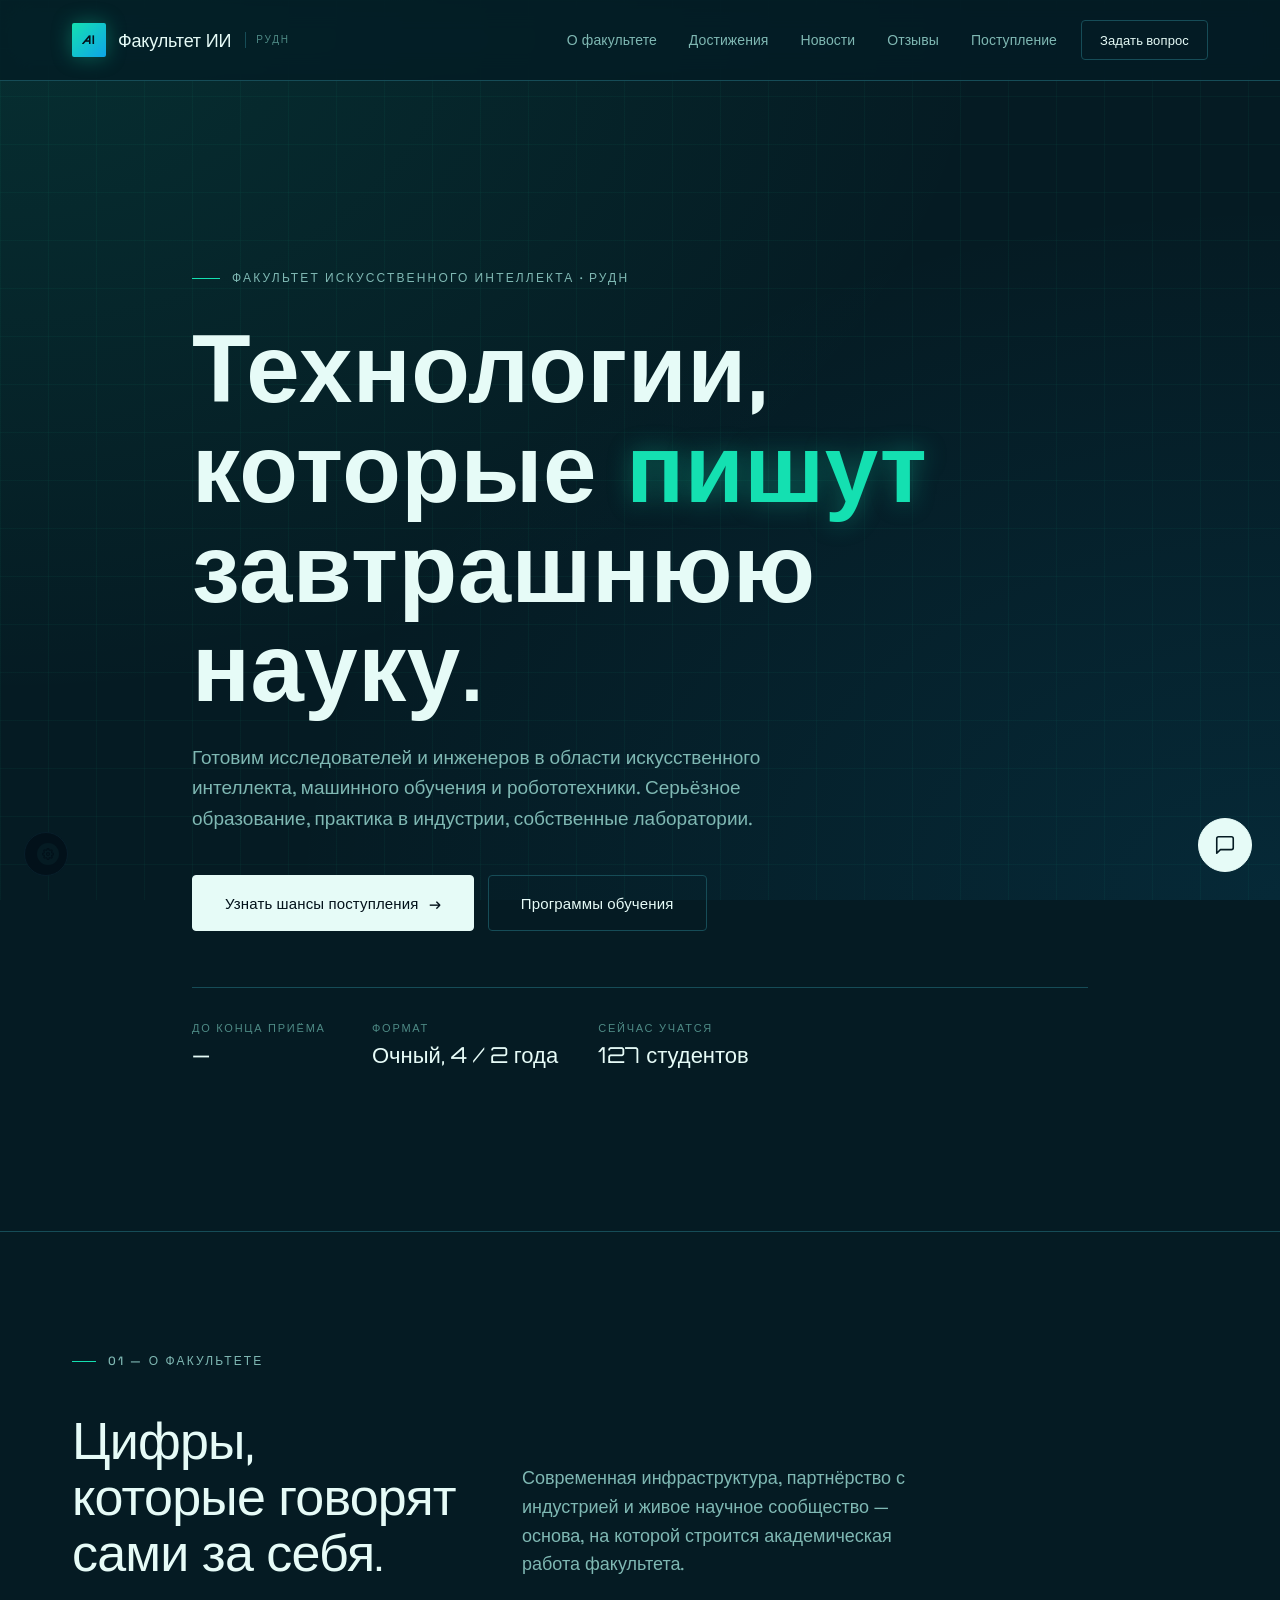
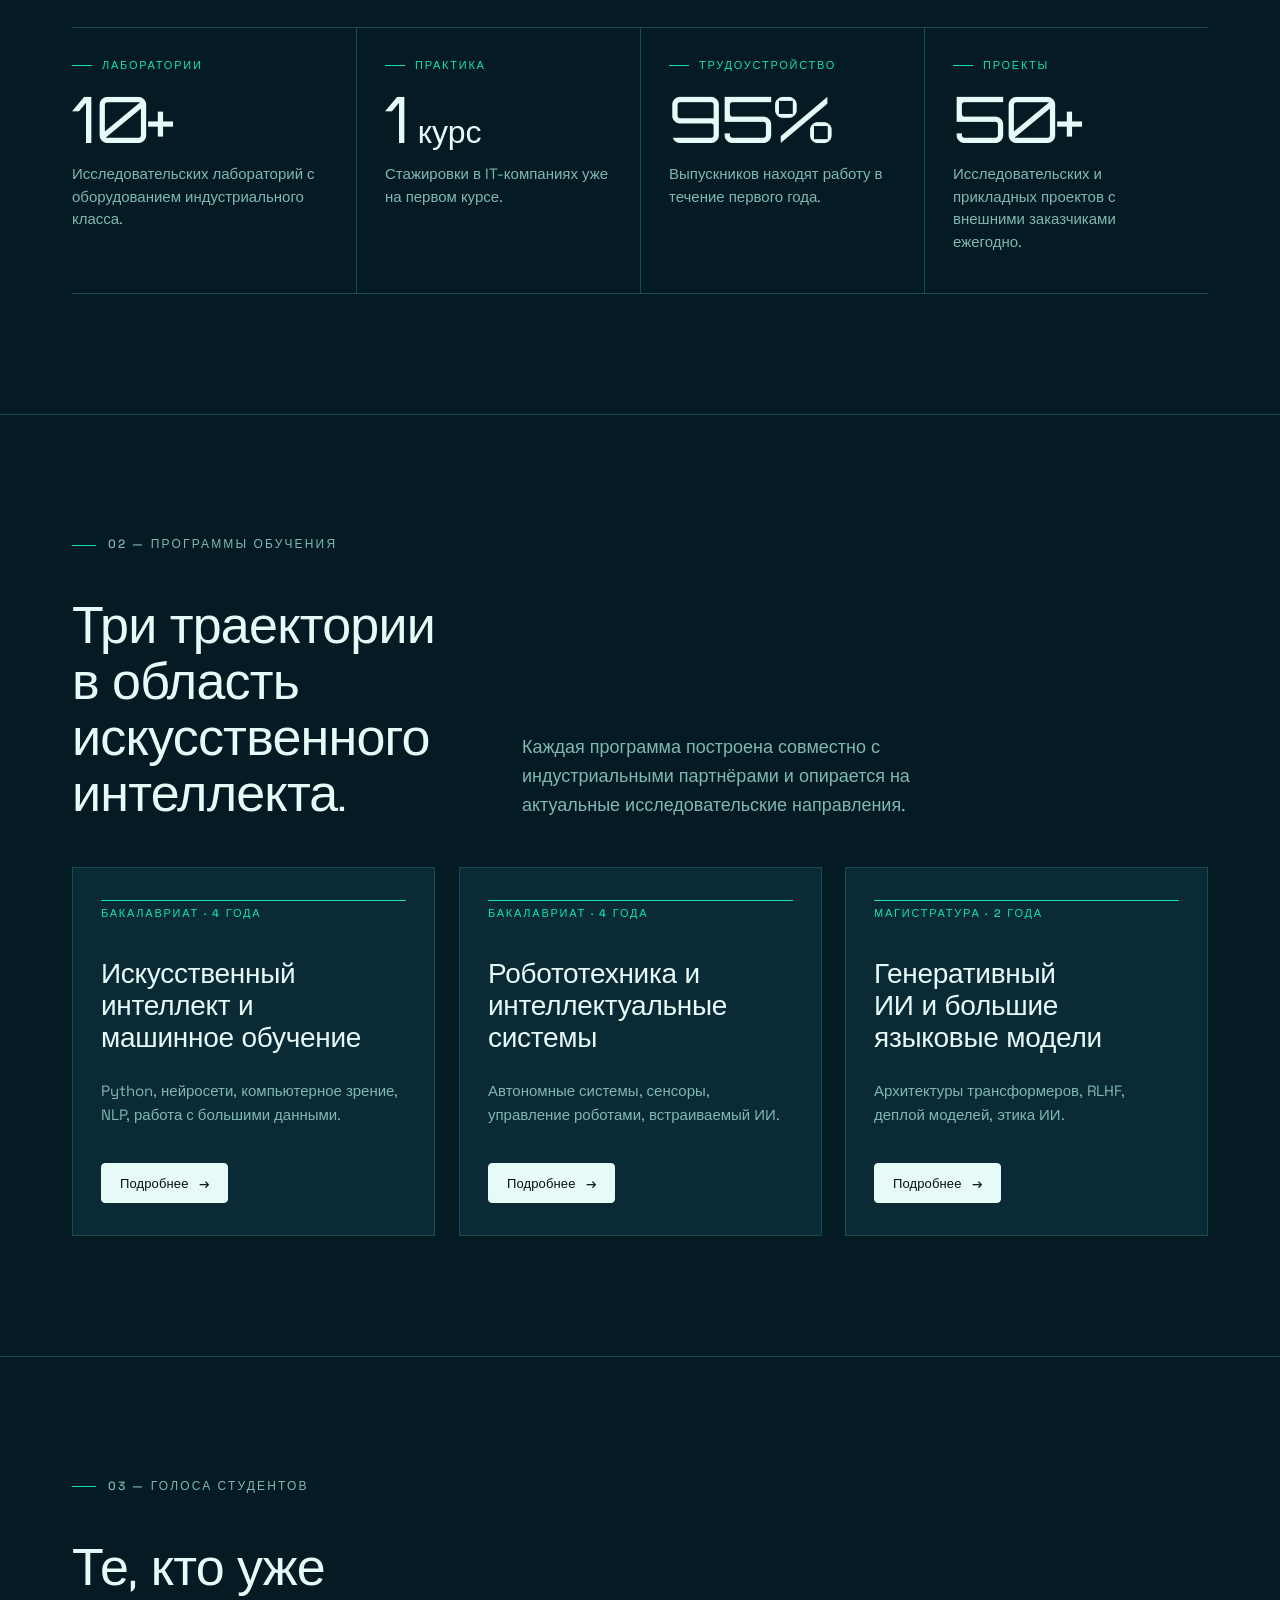
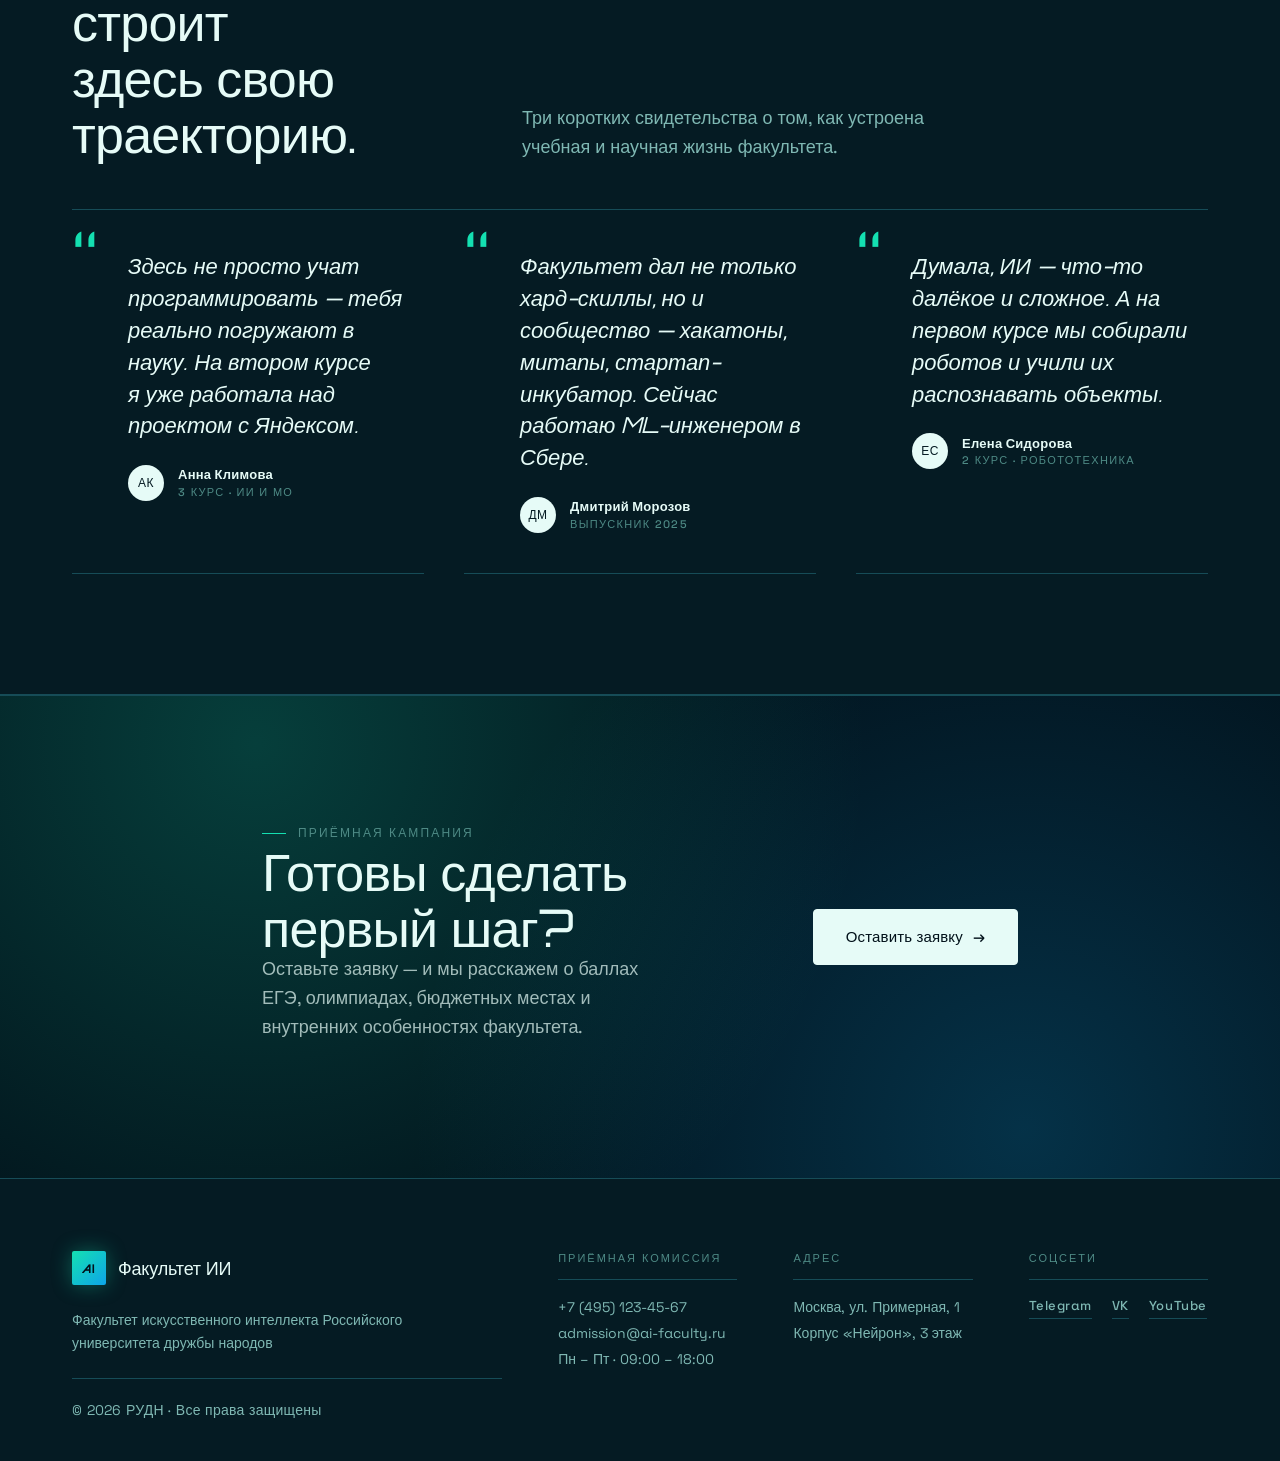
==== commit 9018c548: "Merge pull request #13 from fii-web-op/claude/update-website-theme-hLZlv Rebrand to AI Tech theme wi" ====
--- a/index.html
+++ b/index.html
@@ -8,7 +8,7 @@
 
   <link rel="preconnect" href="https://fonts.googleapis.com">
   <link rel="preconnect" href="https://fonts.gstatic.com" crossorigin>
-  <link href="https://fonts.googleapis.com/css2?family=Fraunces:ital,opsz,wght,SOFT@0,9..144,300..600,0..100;1,9..144,300..600,0..100&family=Inter:wght@400;500;600&display=swap" rel="stylesheet">
+  <link href="https://fonts.googleapis.com/css2?family=Orbitron:wght@400;500;600;700;800&family=Space+Grotesk:wght@300;400;500;600;700&family=JetBrains+Mono:wght@400;500&display=swap" rel="stylesheet">
   <link rel="stylesheet" href="style.css">
 </head>
 <body data-page="index">
@@ -72,16 +72,16 @@
 
       <div class="hero__meta">
         <div class="hero__meta-item">
-          <span class="hero__meta-label">Уровни</span>
-          <span class="hero__meta-value">Бакалавриат · Магистратура</span>
+          <span class="hero__meta-label">До конца приёма</span>
+          <span class="hero__meta-value" id="heroCountdown">—</span>
         </div>
         <div class="hero__meta-item">
           <span class="hero__meta-label">Формат</span>
           <span class="hero__meta-value">Очный, 4 / 2 года</span>
         </div>
         <div class="hero__meta-item">
-          <span class="hero__meta-label">Приёмная кампания</span>
-          <span class="hero__meta-value">2026 / 2027</span>
+          <span class="hero__meta-label">Сейчас учатся</span>
+          <span class="hero__meta-value">127 студентов</span>
         </div>
       </div>
     </div>
--- a/style.css
+++ b/style.css
@@ -1,38 +1,38 @@
 /* =====================================================================
    FACULTY OF AI — RUDN
-   Academic Minimalism · Редакторский минимализм
+   AI Tech Theme · Blue-Green
    ---------------------------------------------------------------------
-   Подход: mobile-first, нейтральная палитра + один акцент (РУДН-red),
-   редакторская типографика (Fraunces для display + Inter для UI),
-   тонкие линии, минимум декора, деликатные анимации.
+   Подход: mobile-first, футуристичная технологичная палитра (сине-зелёная),
+   tech-типографика (Orbitron для display + Space Grotesk для UI),
+   тонкий сетчатый фон, деликатные анимации.
    ===================================================================== */
 
 /* ===== DESIGN TOKENS ===== */
 :root {
-  /* — Нейтральная палитра (бумажная основа) — */
-  --paper:          #FAFAF7;
-  --surface:        #FFFFFF;
-  --surface-soft:   #F4F2EC;
-  --ink:            #111111;
-  --ink-soft:       #1F1F1F;
-  --muted:          #5B5B55;
-  --muted-2:        #8A8A82;
-  --rule:           #E5E3DC;
-  --divider:        #EFECE4;
-
-  /* — Один акцент (РУДН-red) — */
-  --accent:         #C8102E;
-  --accent-hover:   #9F0C24;
-  --accent-soft:    rgba(200, 16, 46, 0.08);
+  /* — AI Tech палитра (сине-зелёная, тёмная) — */
+  --paper:          #051B23;
+  --surface:        #0A2A35;
+  --surface-soft:   #0E3B47;
+  --ink:            #E6FBF7;
+  --ink-soft:       #C9F2EB;
+  --muted:          #7FB8B3;
+  --muted-2:        #4E8A85;
+  --rule:           #164C57;
+  --divider:        #0F3C48;
+
+  /* — Акцент (blue-green / teal) — */
+  --accent:         #14E0B1;
+  --accent-hover:   #0FB891;
+  --accent-soft:    rgba(20, 224, 177, 0.12);
 
   /* — Тёмная поверхность для CTA-блоков — */
-  --ink-dark:       #0E0E0E;
-  --ink-dark-soft:  #1A1A1A;
-
-  /* — Типографика — */
-  --font-serif:  'Fraunces', 'Playfair Display', Georgia, 'Times New Roman', serif;
-  --font-sans:   'Inter', -apple-system, BlinkMacSystemFont, 'Segoe UI', Roboto, sans-serif;
-  --font-mono:   ui-monospace, SFMono-Regular, Menlo, Consolas, monospace;
+  --ink-dark:       #02111A;
+  --ink-dark-soft:  #081F2B;
+
+  /* — Типографика (AI Tech) — */
+  --font-serif:  'Orbitron', 'Chakra Petch', 'Rajdhani', 'Space Grotesk', sans-serif;
+  --font-sans:   'Space Grotesk', 'Exo 2', 'Rajdhani', -apple-system, BlinkMacSystemFont, 'Segoe UI', Roboto, sans-serif;
+  --font-mono:   'JetBrains Mono', 'Share Tech Mono', ui-monospace, SFMono-Regular, Menlo, Consolas, monospace;
 
   /* — Размеры / ритм — */
   --radius:      4px;
@@ -70,7 +70,14 @@
   font-size: 16px;
   line-height: 1.6;
   color: var(--ink);
-  background: var(--paper);
+  background-color: var(--paper);
+  background-image:
+    radial-gradient(ellipse at top left, rgba(20, 224, 177, 0.10), transparent 55%),
+    radial-gradient(ellipse at bottom right, rgba(14, 165, 233, 0.10), transparent 55%),
+    linear-gradient(rgba(20, 224, 177, 0.045) 1px, transparent 1px),
+    linear-gradient(90deg, rgba(20, 224, 177, 0.045) 1px, transparent 1px);
+  background-size: auto, auto, 48px 48px, 48px 48px;
+  background-attachment: fixed;
   -webkit-font-smoothing: antialiased;
   -moz-osx-font-smoothing: grayscale;
   text-rendering: optimizeLegibility;
@@ -110,12 +117,11 @@
 .display,
 h1, h2, h3 {
   font-family: var(--font-serif);
-  font-weight: 400;
+  font-weight: 600;
   font-style: normal;
   color: var(--ink);
-  letter-spacing: -0.01em;
-  font-feature-settings: 'ss01';
-  font-variation-settings: 'opsz' 144, 'SOFT' 0;
+  letter-spacing: 0.005em;
+  text-transform: none;
 }
 
 h1 { font-size: clamp(40px, 6.5vw, 84px); line-height: 1.02; }
@@ -203,49 +209,53 @@
 
 .btn:active { transform: translateY(1px); }
 
-/* Primary — чёрная заливка (уверенный, академичный) */
+/* Primary — светлая заливка на тёмном фоне */
 .btn--primary {
   background: var(--ink);
-  color: var(--paper);
+  color: var(--ink-dark);
   border-color: var(--ink);
 }
 .btn--primary:hover {
   background: var(--accent);
   border-color: var(--accent);
-  color: #fff;
-}
-
-/* Accent — единственный красный CTA (для ключевых действий) */
+  color: var(--ink-dark);
+  box-shadow: 0 0 24px rgba(20, 224, 177, 0.45);
+}
+
+/* Accent — единственный blue-green CTA */
 .btn--accent {
   background: var(--accent);
-  color: #fff;
+  color: var(--ink-dark);
   border-color: var(--accent);
+  box-shadow: 0 0 0 1px rgba(20, 224, 177, 0.25), 0 0 24px rgba(20, 224, 177, 0.25);
 }
 .btn--accent:hover {
   background: var(--accent-hover);
   border-color: var(--accent-hover);
-}
-
-/* Outline — тонкая рамка, нейтральная */
+  box-shadow: 0 0 0 1px rgba(20, 224, 177, 0.4), 0 0 32px rgba(20, 224, 177, 0.5);
+}
+
+/* Outline — тонкая рамка */
 .btn--outline {
   background: transparent;
   color: var(--ink);
   border-color: var(--rule);
 }
 .btn--outline:hover {
-  border-color: var(--ink);
+  border-color: var(--accent);
+  color: var(--accent);
 }
 
 /* White — для тёмных CTA-секций */
 .btn--white {
-  background: var(--paper);
-  color: var(--ink);
-  border-color: var(--paper);
+  background: var(--ink);
+  color: var(--ink-dark);
+  border-color: var(--ink);
 }
 .btn--white:hover {
-  background: transparent;
-  color: var(--paper);
-  border-color: var(--paper);
+  background: var(--accent);
+  color: var(--ink-dark);
+  border-color: var(--accent);
 }
 
 .btn--lg {
@@ -295,9 +305,9 @@
   position: sticky;
   top: 0;
   z-index: 100;
-  background: rgba(250, 250, 247, 0.85);
-  backdrop-filter: saturate(140%) blur(10px);
-  -webkit-backdrop-filter: saturate(140%) blur(10px);
+  background: rgba(5, 27, 35, 0.78);
+  backdrop-filter: saturate(160%) blur(14px);
+  -webkit-backdrop-filter: saturate(160%) blur(14px);
   border-bottom: 1px solid var(--rule);
 }
 
@@ -324,13 +334,14 @@
   justify-content: center;
   width: 34px;
   height: 34px;
-  background: var(--ink);
-  color: var(--paper);
-  font-family: var(--font-sans);
+  background: linear-gradient(135deg, var(--accent) 0%, #0EA5E9 100%);
+  color: var(--ink-dark);
+  font-family: var(--font-serif);
   font-size: 12px;
-  font-weight: 600;
-  letter-spacing: 0.05em;
+  font-weight: 700;
+  letter-spacing: 0.08em;
   border-radius: var(--radius-sm);
+  box-shadow: 0 0 20px rgba(20, 224, 177, 0.35);
 }
 
 .header__logo-text {
@@ -583,22 +594,23 @@
 
 .hero__title {
   font-family: var(--font-serif);
-  font-weight: 400;
+  font-weight: 600;
   font-size: clamp(40px, 7.5vw, 96px);
-  line-height: 1.02;
-  letter-spacing: -0.02em;
+  line-height: 1.04;
+  letter-spacing: 0.005em;
   color: var(--ink);
   margin-bottom: 28px;
   text-wrap: balance;
 }
 
-/* Курсив-акцент для выделенного слова в заголовке */
+/* Акцент для выделенного слова в заголовке */
 .hero__title em,
 h1 em, h2 em, h3 em {
-  font-style: italic;
+  font-style: normal;
   font-family: var(--font-serif);
+  font-weight: 700;
   color: var(--accent);
-  font-variation-settings: 'opsz' 144, 'SOFT' 40;
+  text-shadow: 0 0 24px rgba(20, 224, 177, 0.35);
 }
 
 .hero__subtitle {
@@ -730,7 +742,7 @@
 
 .section__subtitle--light,
 .section--dark .section__subtitle {
-  color: rgba(250, 250, 247, 0.7);
+  color: rgba(230, 251, 247, 0.7);
 }
 
 /* Совместимость с текущей разметкой: центрированные старые заголовки */
@@ -945,8 +957,12 @@
 /* ===== APPLY CTA =====
    Чёрная секция с крупным serif-заголовком и одной красной кнопкой. */
 .apply {
-  background: var(--ink-dark);
-  color: var(--paper);
+  background:
+    radial-gradient(circle at 20% 10%, rgba(20, 224, 177, 0.22), transparent 55%),
+    radial-gradient(circle at 80% 90%, rgba(14, 165, 233, 0.22), transparent 55%),
+    var(--ink-dark);
+  color: var(--ink);
+  border-top: 1px solid var(--rule);
   border-bottom: none;
   padding: 96px 0;
 }
@@ -959,7 +975,7 @@
 
 .apply .section__title,
 .apply .section__title--light {
-  color: var(--paper);
+  color: var(--ink);
   font-family: var(--font-serif);
   text-align: left;
   max-width: 720px;
@@ -967,7 +983,7 @@
 
 .apply .section__subtitle,
 .apply .section__subtitle--light {
-  color: rgba(250, 250, 247, 0.7);
+  color: rgba(230, 251, 247, 0.7);
   text-align: left;
   max-width: 640px;
   margin-bottom: 16px;
@@ -1218,12 +1234,12 @@
 
 .chat-widget__close-btn {
   margin-left: auto;
-  color: rgba(250, 250, 247, 0.7);
+  color: rgba(230, 251, 247, 0.7);
   font-size: 22px;
   line-height: 1;
   transition: color var(--t);
 }
-.chat-widget__close-btn:hover { color: var(--paper); }
+.chat-widget__close-btn:hover { color: var(--ink); }
 
 .chat-widget__messages {
   flex-grow: 1;
@@ -1470,15 +1486,15 @@
     padding: 120px 0;
   }
 
-  .cards {
+  .cards:not(.cards--programs) {
     grid-template-columns: repeat(4, 1fr);
     gap: 0;
   }
 
-  .cards > .card {
+  .cards:not(.cards--programs) > .card {
     padding: 32px 28px 40px 0;
   }
-  .cards > .card + .card {
+  .cards:not(.cards--programs) > .card + .card {
     border-left: 1px solid var(--rule);
     padding-left: 28px;
   }
@@ -1541,6 +1557,8 @@
   outline-offset: 3px;
   border-radius: var(--radius-sm);
 }
+
+/* ===== DARK THEME — тема всегда тёмная (AI Tech), системные настройки не переопределяют. ===== */
 
 @media (prefers-reduced-motion: reduce) {
   *,
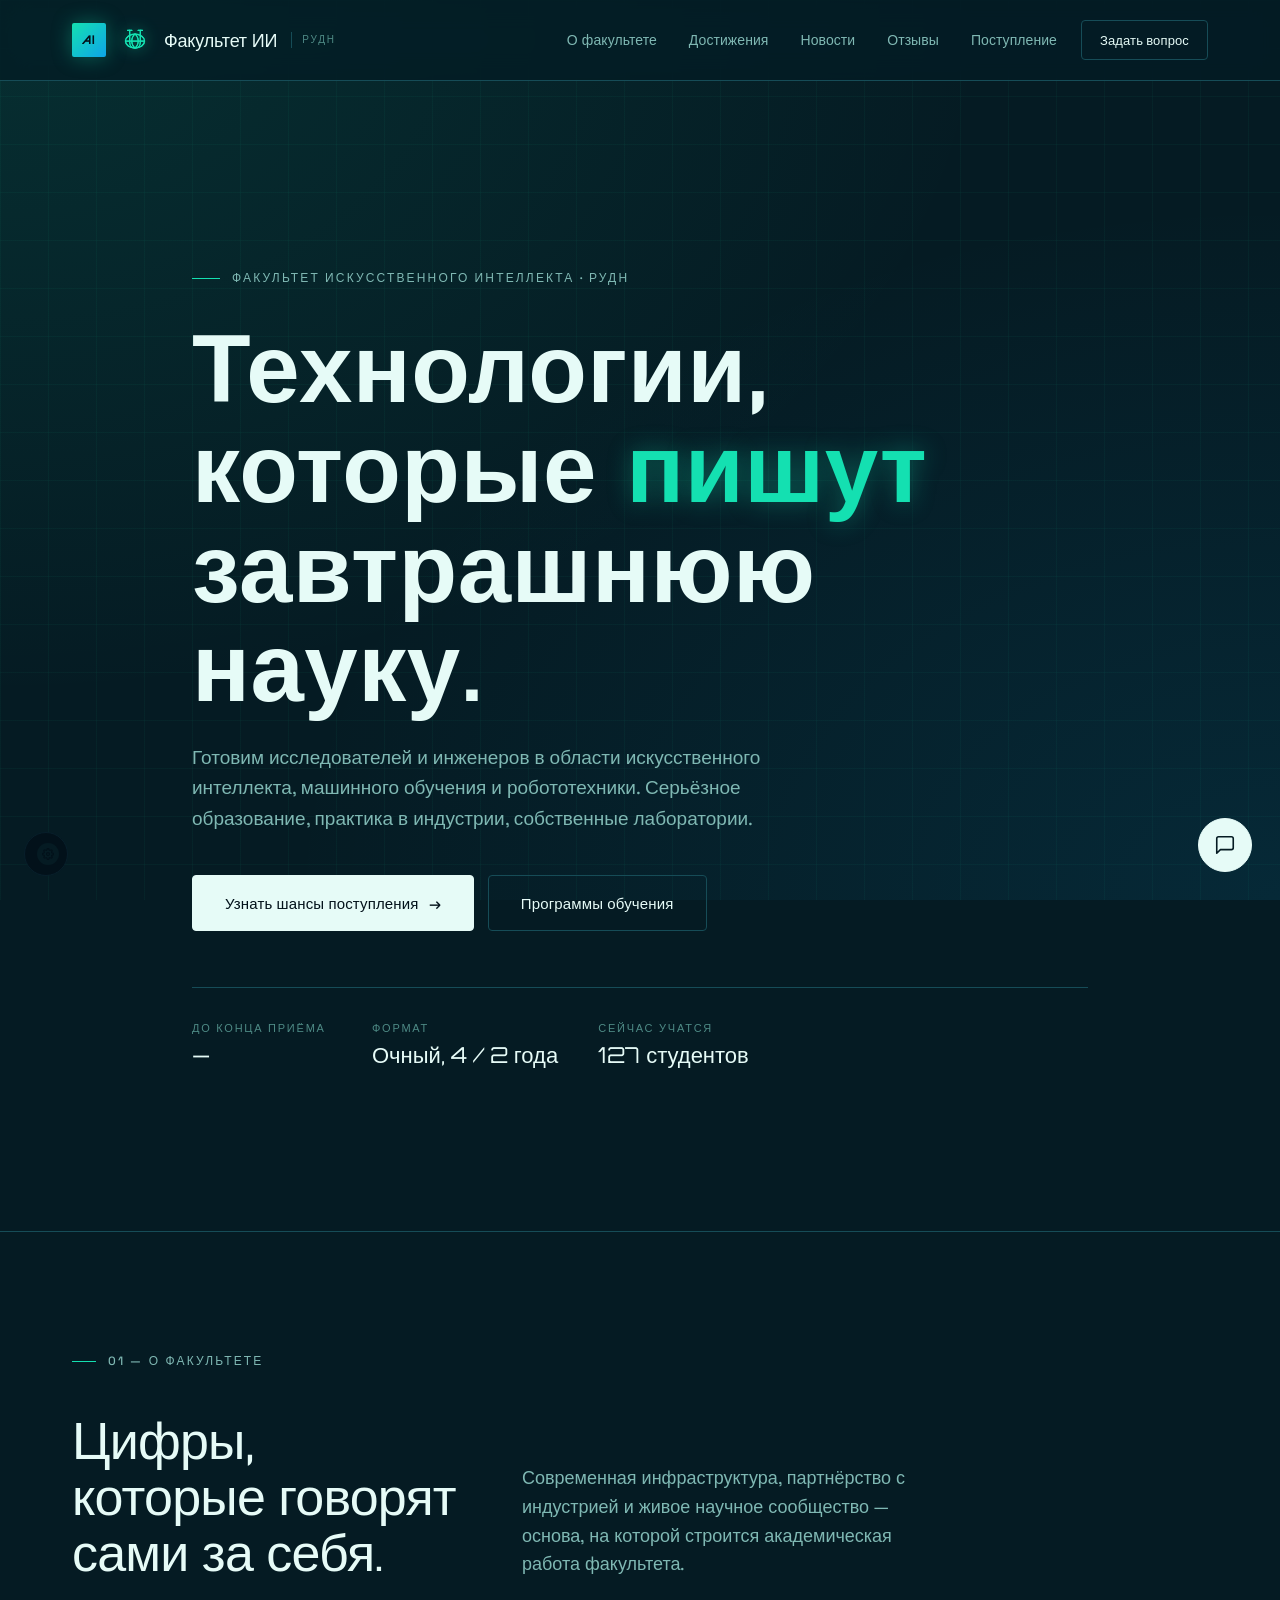
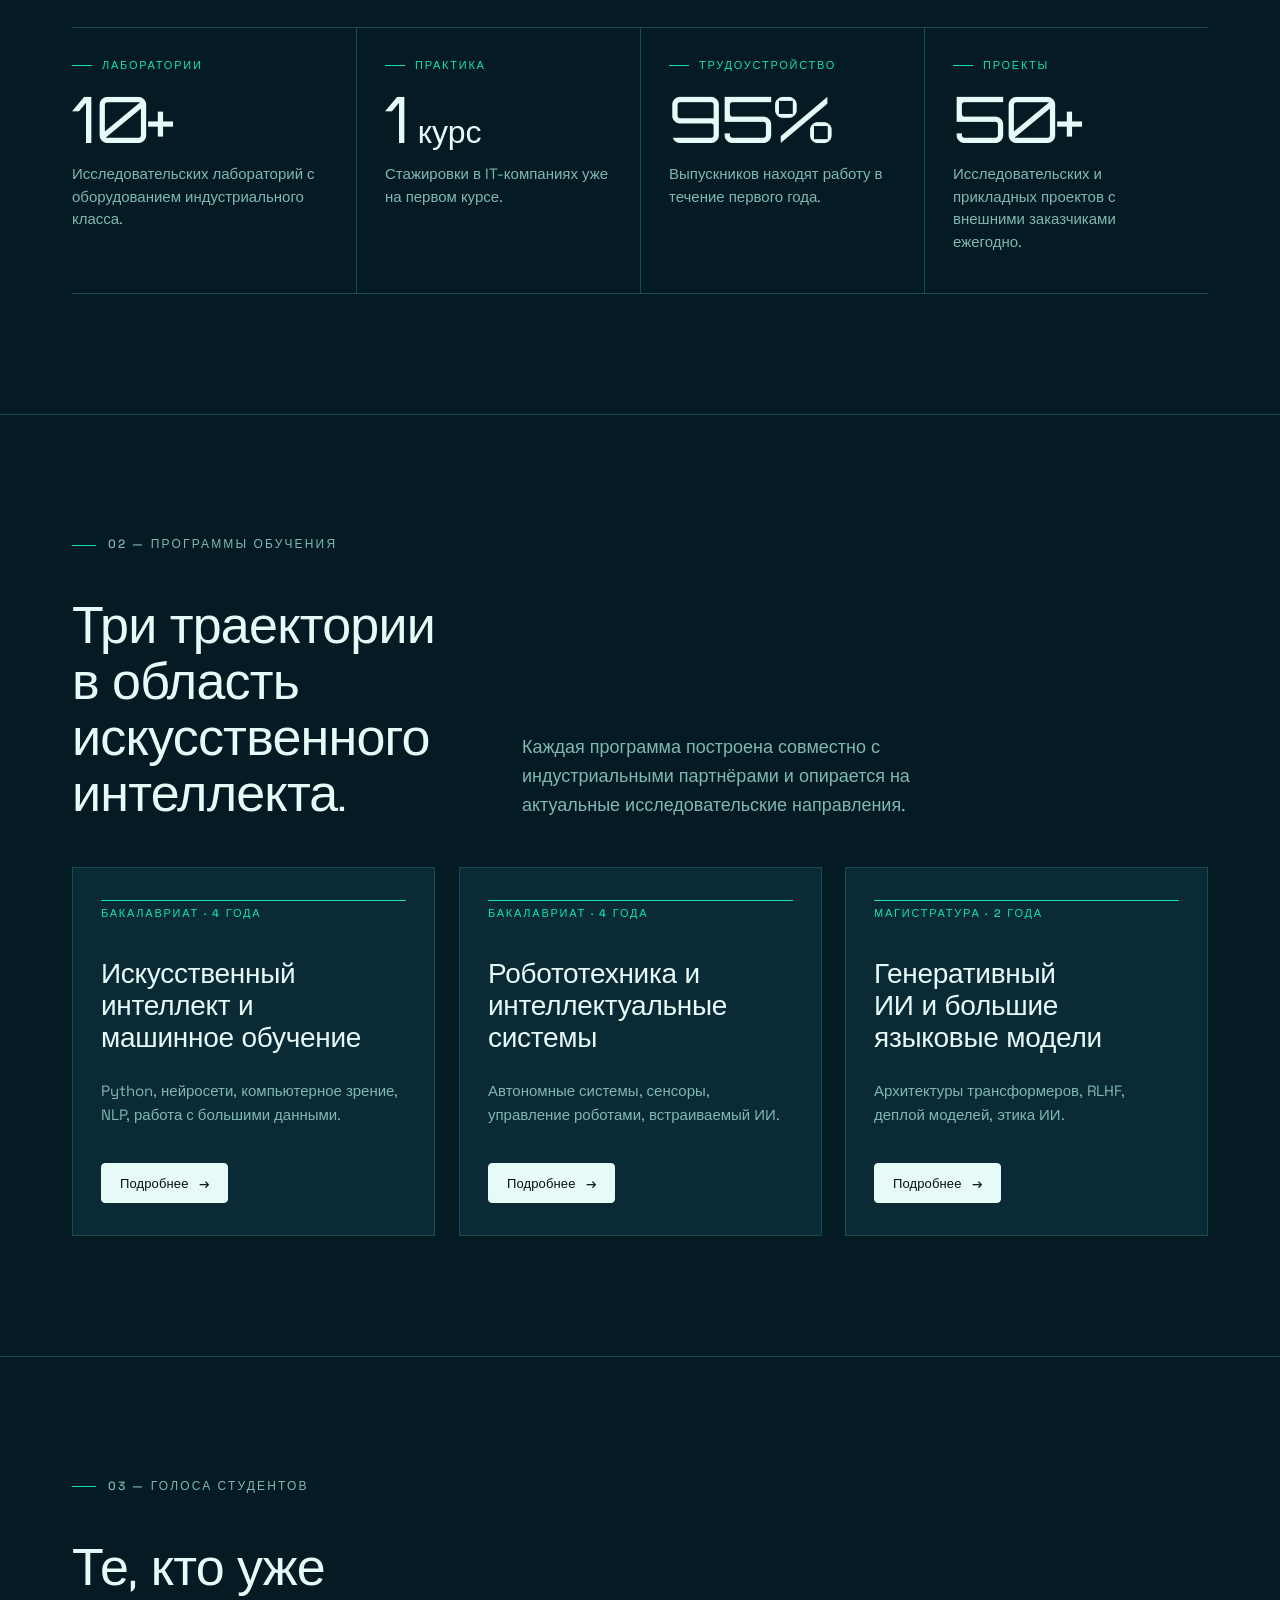
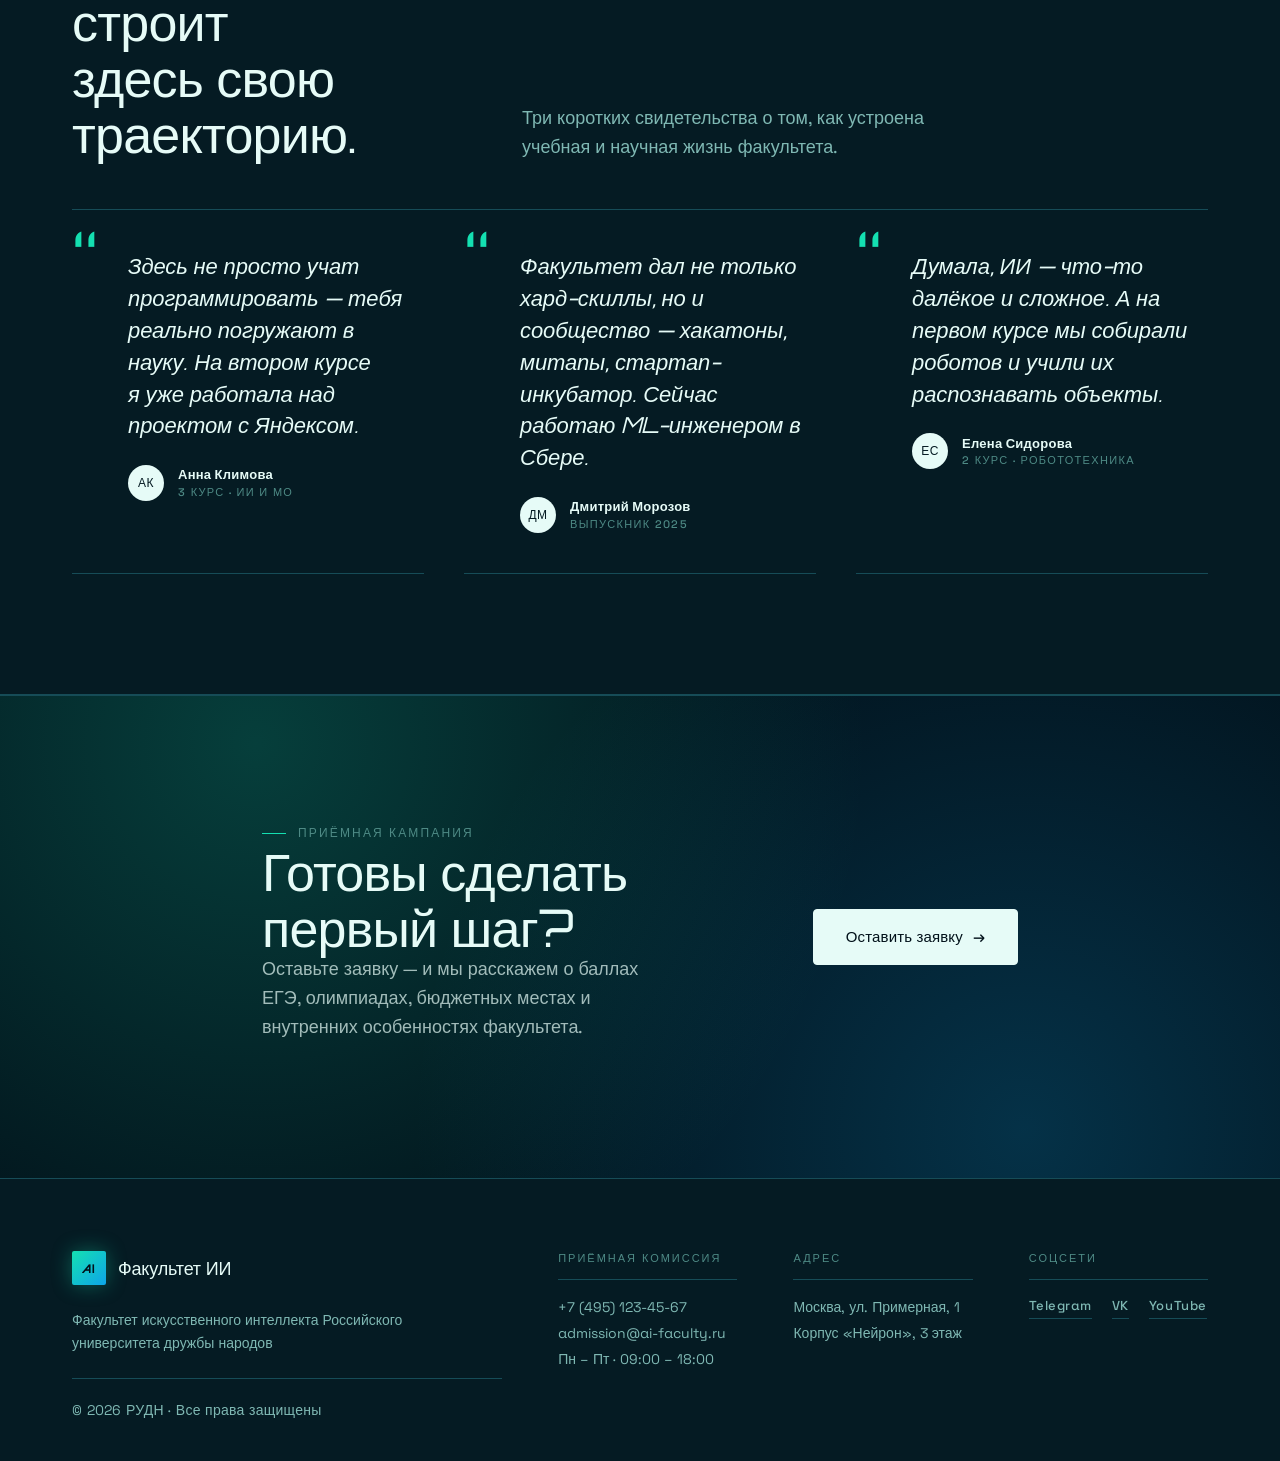
==== commit 1b2bec43: "feat(header): add RUDN AI mark as second logo image Add an SVG logo (globe with U shape) alongside t" ====
--- a/index.html
+++ b/index.html
@@ -18,6 +18,7 @@
     <div class="container header__inner">
       <a href="index.html" class="header__logo" aria-label="Факультет ИИ РУДН — на главную">
         <span class="header__logo-icon">AI</span>
+        <img src="assets/rudn-logo.svg" alt="" class="header__logo-mark" aria-hidden="true">
         <span class="header__logo-text">Факультет ИИ</span>
         <span class="header__logo-subtitle">РУДН</span>
       </a>
--- a/style.css
+++ b/style.css
@@ -342,6 +342,15 @@
   letter-spacing: 0.08em;
   border-radius: var(--radius-sm);
   box-shadow: 0 0 20px rgba(20, 224, 177, 0.35);
+}
+
+.header__logo-mark {
+  width: 34px;
+  height: 34px;
+  display: inline-block;
+  object-fit: contain;
+  filter: drop-shadow(0 0 8px rgba(20, 224, 177, 0.45));
+  flex-shrink: 0;
 }
 
 .header__logo-text {
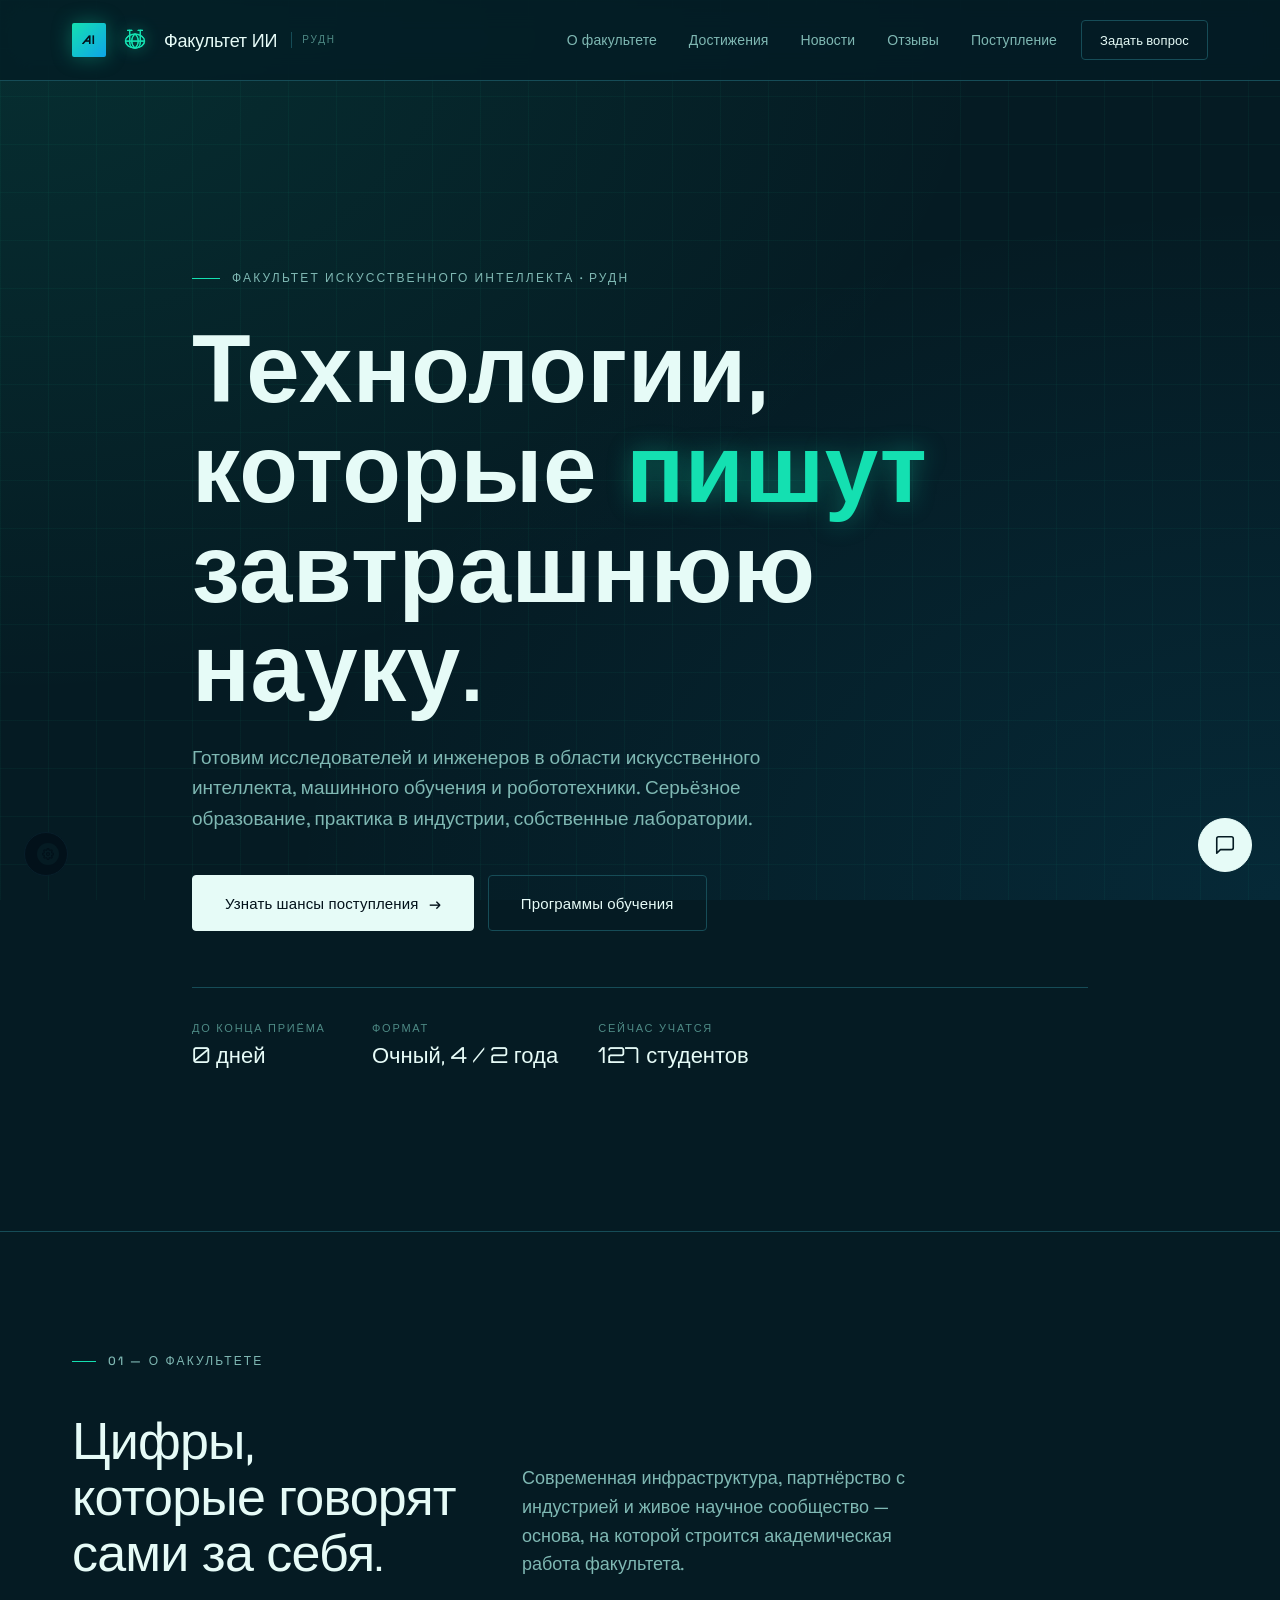
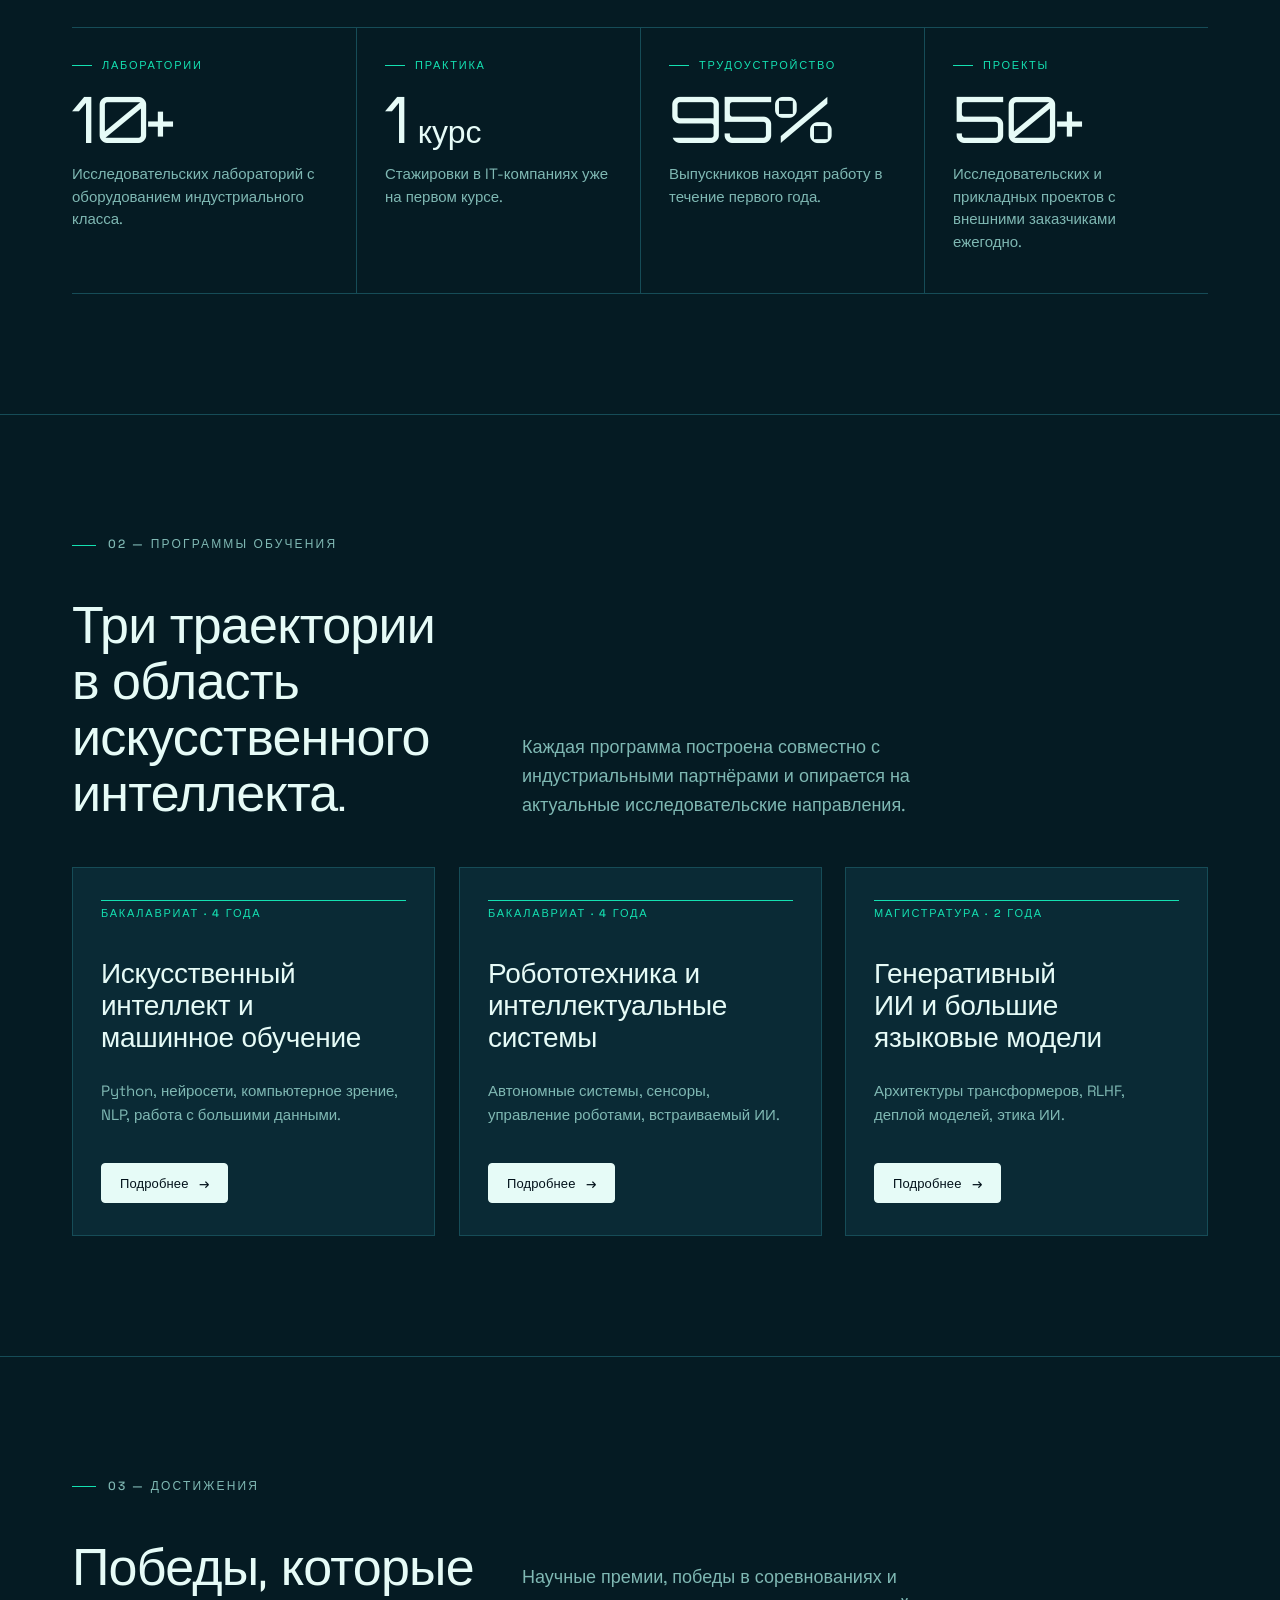
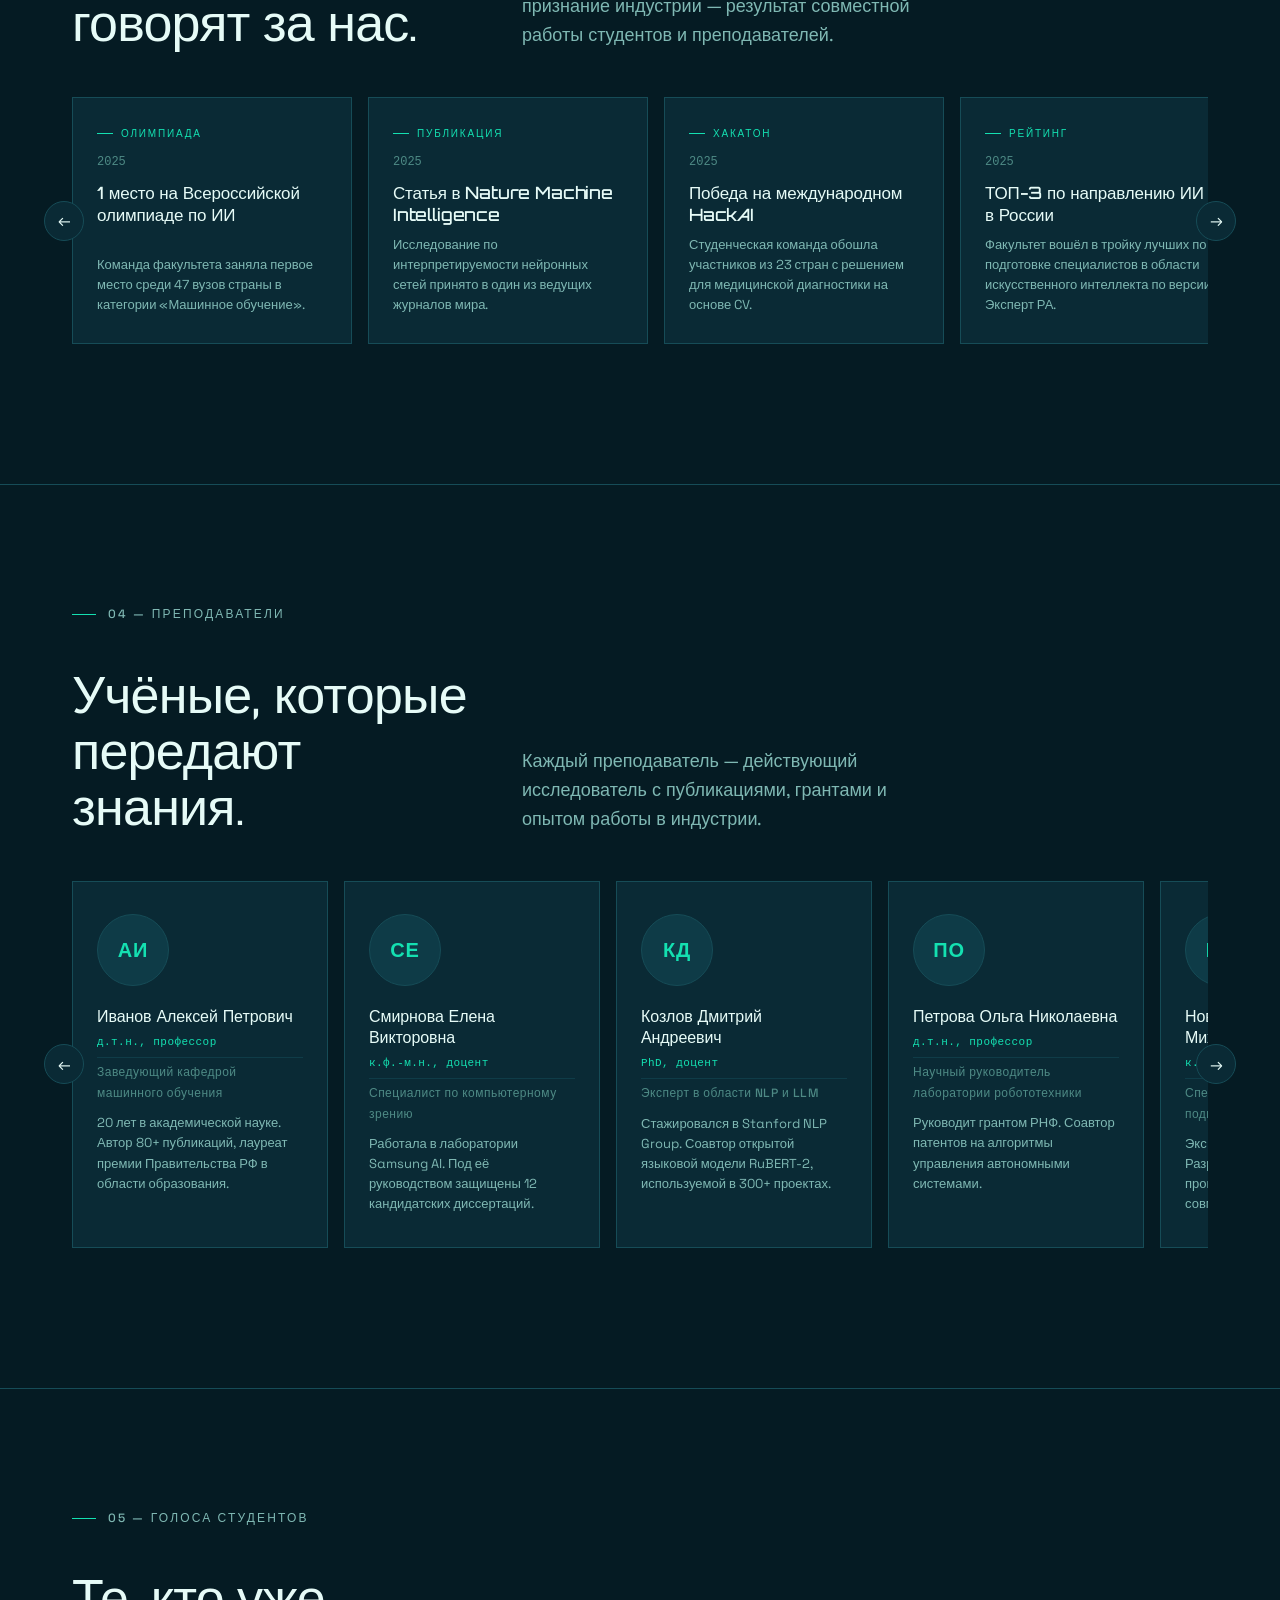
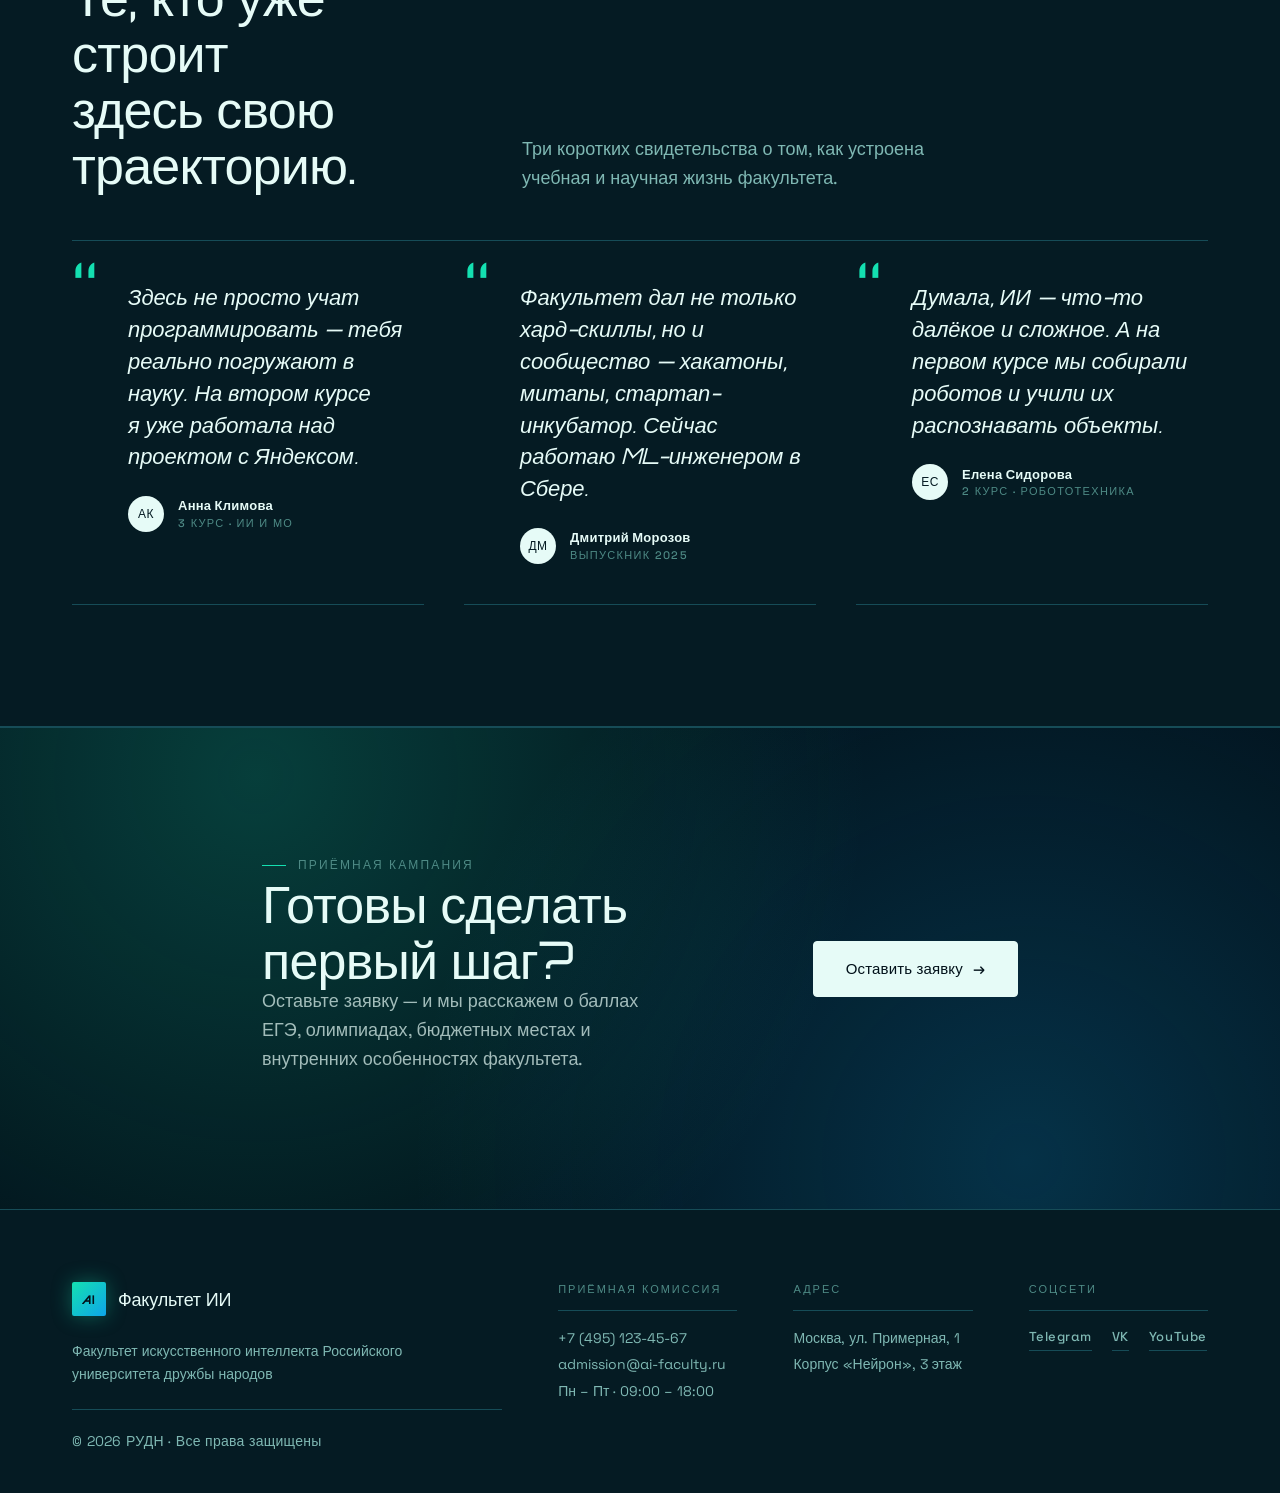
==== commit b5d5a245: "Добавить карусель достижений и преподавателей на главную страницу — Новая секция «Достижения» (03): " ====
--- a/index.html
+++ b/index.html
@@ -162,11 +162,164 @@
     </div>
   </section>
 
+  <!-- ===== ACHIEVEMENTS CAROUSEL ===== -->
+  <section class="section achievements-carousel" id="achievements-section" data-tile="achievements-carousel">
+    <div class="container">
+      <header class="section__head">
+        <span class="section__eyebrow">03 — Достижения</span>
+        <h2 class="section__title">Победы, которые говорят за нас.</h2>
+        <p class="section__subtitle">
+          Научные премии, победы в соревнованиях и признание индустрии —
+          результат совместной работы студентов и преподавателей.
+        </p>
+      </header>
+
+      <div class="carousel-wrapper">
+        <button class="carousel-btn carousel-btn--prev" aria-label="Предыдущие достижения" data-carousel="achievements">&#8592;</button>
+        <div class="carousel" id="achievementsCarousel">
+
+          <article class="achieve-card">
+            <span class="achieve-card__tag">Олимпиада</span>
+            <p class="achieve-card__year">2025</p>
+            <h3 class="achieve-card__title">1 место на Всероссийской олимпиаде по ИИ</h3>
+            <p class="achieve-card__desc">Команда факультета заняла первое место среди 47 вузов страны в категории «Машинное обучение».</p>
+          </article>
+
+          <article class="achieve-card">
+            <span class="achieve-card__tag">Публикация</span>
+            <p class="achieve-card__year">2025</p>
+            <h3 class="achieve-card__title">Статья в Nature Machine Intelligence</h3>
+            <p class="achieve-card__desc">Исследование по интерпретируемости нейронных сетей принято в один из ведущих журналов мира.</p>
+          </article>
+
+          <article class="achieve-card">
+            <span class="achieve-card__tag">Хакатон</span>
+            <p class="achieve-card__year">2025</p>
+            <h3 class="achieve-card__title">Победа на международном HackAI</h3>
+            <p class="achieve-card__desc">Студенческая команда обошла участников из 23 стран с решением для медицинской диагностики на основе CV.</p>
+          </article>
+
+          <article class="achieve-card">
+            <span class="achieve-card__tag">Рейтинг</span>
+            <p class="achieve-card__year">2025</p>
+            <h3 class="achieve-card__title">ТОП-3 по направлению ИИ в России</h3>
+            <p class="achieve-card__desc">Факультет вошёл в тройку лучших по подготовке специалистов в области искусственного интеллекта по версии Эксперт РА.</p>
+          </article>
+
+          <article class="achieve-card">
+            <span class="achieve-card__tag">Грант</span>
+            <p class="achieve-card__year">2024</p>
+            <h3 class="achieve-card__title">Грант РНФ на 12 млн рублей</h3>
+            <p class="achieve-card__desc">Научная группа получила финансирование на трёхлетнее исследование в области генеративных мультимодальных моделей.</p>
+          </article>
+
+          <article class="achieve-card">
+            <span class="achieve-card__tag">Партнёрство</span>
+            <p class="achieve-card__year">2024</p>
+            <h3 class="achieve-card__title">Стратегическое соглашение со Сбером</h3>
+            <p class="achieve-card__desc">Подписано соглашение о целевой подготовке студентов и совместных R&amp;D-проектах в области FinTech AI.</p>
+          </article>
+
+          <article class="achieve-card">
+            <span class="achieve-card__tag">Стартап</span>
+            <p class="achieve-card__year">2024</p>
+            <h3 class="achieve-card__title">Выпускник основал стартап MedAI</h3>
+            <p class="achieve-card__desc">Компания привлекла $2 млн инвестиций для разработки ИИ-ассистента для врачей первичного звена.</p>
+          </article>
+
+        </div>
+        <button class="carousel-btn carousel-btn--next" aria-label="Следующие достижения" data-carousel="achievements">&#8594;</button>
+      </div>
+    </div>
+  </section>
+
+  <!-- ===== TEACHERS CAROUSEL ===== -->
+  <section class="section teachers-carousel" id="teachers" data-tile="teachers-carousel">
+    <div class="container">
+      <header class="section__head">
+        <span class="section__eyebrow">04 — Преподаватели</span>
+        <h2 class="section__title">Учёные, которые передают знания.</h2>
+        <p class="section__subtitle">
+          Каждый преподаватель — действующий исследователь с публикациями,
+          грантами и опытом работы в индустрии.
+        </p>
+      </header>
+
+      <div class="carousel-wrapper">
+        <button class="carousel-btn carousel-btn--prev" aria-label="Предыдущие преподаватели" data-carousel="teachers">&#8592;</button>
+        <div class="carousel" id="teachersCarousel">
+
+          <article class="teacher-card">
+            <div class="teacher-card__avatar">АИ</div>
+            <div class="teacher-card__body">
+              <h3 class="teacher-card__name">Иванов Алексей Петрович</h3>
+              <p class="teacher-card__rank">д.т.н., профессор</p>
+              <p class="teacher-card__role">Заведующий кафедрой машинного обучения</p>
+              <p class="teacher-card__bio">20 лет в академической науке. Автор 80+ публикаций, лауреат премии Правительства РФ в области образования.</p>
+            </div>
+          </article>
+
+          <article class="teacher-card">
+            <div class="teacher-card__avatar">СЕ</div>
+            <div class="teacher-card__body">
+              <h3 class="teacher-card__name">Смирнова Елена Викторовна</h3>
+              <p class="teacher-card__rank">к.ф.-м.н., доцент</p>
+              <p class="teacher-card__role">Специалист по компьютерному зрению</p>
+              <p class="teacher-card__bio">Работала в лаборатории Samsung AI. Под её руководством защищены 12 кандидатских диссертаций.</p>
+            </div>
+          </article>
+
+          <article class="teacher-card">
+            <div class="teacher-card__avatar">КД</div>
+            <div class="teacher-card__body">
+              <h3 class="teacher-card__name">Козлов Дмитрий Андреевич</h3>
+              <p class="teacher-card__rank">PhD, доцент</p>
+              <p class="teacher-card__role">Эксперт в области NLP и LLM</p>
+              <p class="teacher-card__bio">Стажировался в Stanford NLP Group. Соавтор открытой языковой модели RuBERT-2, используемой в 300+ проектах.</p>
+            </div>
+          </article>
+
+          <article class="teacher-card">
+            <div class="teacher-card__avatar">ПО</div>
+            <div class="teacher-card__body">
+              <h3 class="teacher-card__name">Петрова Ольга Николаевна</h3>
+              <p class="teacher-card__rank">д.т.н., профессор</p>
+              <p class="teacher-card__role">Научный руководитель лаборатории робототехники</p>
+              <p class="teacher-card__bio">Руководит грантом РНФ. Соавтор патентов на алгоритмы управления автономными системами.</p>
+            </div>
+          </article>
+
+          <article class="teacher-card">
+            <div class="teacher-card__avatar">НС</div>
+            <div class="teacher-card__body">
+              <h3 class="teacher-card__name">Новиков Сергей Михайлович</h3>
+              <p class="teacher-card__rank">к.т.н., старший преподаватель</p>
+              <p class="teacher-card__role">Специалист по обучению с подкреплением</p>
+              <p class="teacher-card__bio">Экс-ML инженер Яндекса. Разрабатывает RL-агентов для промышленной автоматизации совместно с Росатомом.</p>
+            </div>
+          </article>
+
+          <article class="teacher-card">
+            <div class="teacher-card__avatar">ЗМ</div>
+            <div class="teacher-card__body">
+              <h3 class="teacher-card__name">Захарова Мария Дмитриевна</h3>
+              <p class="teacher-card__rank">PhD, доцент</p>
+              <p class="teacher-card__role">Исследователь в области генеративных моделей</p>
+              <p class="teacher-card__bio">Публикации на NeurIPS и ICML. Читает авторский курс «Диффузионные модели» — один из первых в России.</p>
+            </div>
+          </article>
+
+        </div>
+        <button class="carousel-btn carousel-btn--next" aria-label="Следующие преподаватели" data-carousel="teachers">&#8594;</button>
+      </div>
+    </div>
+  </section>
+
   <!-- ===== REVIEWS ===== -->
   <section class="section reviews" id="reviews" data-tile="reviews-section">
     <div class="container">
       <header class="section__head">
-        <span class="section__eyebrow">03 — Голоса студентов</span>
+        <span class="section__eyebrow">05 — Голоса студентов</span>
         <h2 class="section__title">Те, кто уже строит здесь свою траекторию.</h2>
         <p class="section__subtitle">
           Три коротких свидетельства о том, как устроена учебная и научная жизнь факультета.
--- a/style.css
+++ b/style.css
@@ -1397,10 +1397,237 @@
   .admin-fab__label { opacity: 1; transform: none; }
 }
 
+/* ===== CAROUSEL ===== */
+.carousel-wrapper {
+  position: relative;
+  margin: 0 -8px;
+  padding: 0 8px;
+}
+
+.carousel {
+  display: flex;
+  gap: 16px;
+  overflow-x: auto;
+  scroll-snap-type: x mandatory;
+  scroll-behavior: smooth;
+  padding-bottom: 20px;
+  -webkit-overflow-scrolling: touch;
+  scrollbar-width: thin;
+  scrollbar-color: var(--rule) transparent;
+}
+
+.carousel::-webkit-scrollbar {
+  height: 3px;
+}
+.carousel::-webkit-scrollbar-track {
+  background: transparent;
+}
+.carousel::-webkit-scrollbar-thumb {
+  background: var(--rule);
+  border-radius: 2px;
+}
+
+.carousel-btn {
+  position: absolute;
+  top: calc(50% - 10px);
+  transform: translateY(-50%);
+  width: 40px;
+  height: 40px;
+  border-radius: 50%;
+  background: var(--surface);
+  border: 1px solid var(--rule);
+  color: var(--ink);
+  display: inline-flex;
+  align-items: center;
+  justify-content: center;
+  font-size: 16px;
+  z-index: 2;
+  cursor: pointer;
+  transition: background var(--t), border-color var(--t), color var(--t);
+  flex-shrink: 0;
+}
+
+.carousel-btn:hover {
+  background: var(--accent);
+  border-color: var(--accent);
+  color: var(--ink-dark);
+}
+
+.carousel-btn--prev { left: -20px; }
+.carousel-btn--next { right: -20px; }
+
+.carousel-btn[disabled] {
+  opacity: 0.3;
+  cursor: default;
+  pointer-events: none;
+}
+
+/* ===== ACHIEVEMENT CARDS ===== */
+.achieve-card {
+  flex: 0 0 280px;
+  scroll-snap-align: start;
+  display: flex;
+  flex-direction: column;
+  gap: 10px;
+  padding: 28px 24px;
+  border: 1px solid var(--rule);
+  background: var(--surface);
+  transition: border-color var(--t), transform var(--t);
+}
+
+.achieve-card:hover {
+  border-color: var(--accent);
+  transform: translateY(-3px);
+}
+
+.achieve-card__tag {
+  font-family: var(--font-sans);
+  font-size: 10px;
+  font-weight: 500;
+  letter-spacing: 0.18em;
+  text-transform: uppercase;
+  color: var(--accent);
+  display: inline-flex;
+  align-items: center;
+  gap: 8px;
+}
+
+.achieve-card__tag::before {
+  content: '';
+  width: 16px;
+  height: 1px;
+  background: var(--accent);
+}
+
+.achieve-card__year {
+  font-family: var(--font-mono);
+  font-size: 12px;
+  color: var(--muted-2);
+  margin: 0;
+}
+
+.achieve-card__title {
+  font-family: var(--font-serif);
+  font-weight: 500;
+  font-size: 17px;
+  line-height: 1.25;
+  color: var(--ink);
+  letter-spacing: -0.01em;
+  flex-grow: 1;
+}
+
+.achieve-card__desc {
+  font-family: var(--font-sans);
+  font-size: 13px;
+  line-height: 1.55;
+  color: var(--muted);
+  margin: 0;
+}
+
+/* ===== TEACHER CARDS ===== */
+.teacher-card {
+  flex: 0 0 256px;
+  scroll-snap-align: start;
+  display: flex;
+  flex-direction: column;
+  gap: 20px;
+  padding: 32px 24px;
+  border: 1px solid var(--rule);
+  background: var(--surface);
+  transition: border-color var(--t), transform var(--t);
+}
+
+.teacher-card:hover {
+  border-color: var(--ink);
+  transform: translateY(-3px);
+}
+
+.teacher-card__avatar {
+  width: 72px;
+  height: 72px;
+  border-radius: 50%;
+  background: var(--surface-soft);
+  border: 1px solid var(--rule);
+  display: inline-flex;
+  align-items: center;
+  justify-content: center;
+  font-family: var(--font-serif);
+  font-size: 20px;
+  font-weight: 600;
+  color: var(--accent);
+  letter-spacing: 0.04em;
+  flex-shrink: 0;
+  transition: border-color var(--t), box-shadow var(--t);
+}
+
+.teacher-card:hover .teacher-card__avatar {
+  border-color: var(--accent);
+  box-shadow: 0 0 20px rgba(20, 224, 177, 0.25);
+}
+
+.teacher-card__body {
+  display: flex;
+  flex-direction: column;
+  gap: 6px;
+  flex-grow: 1;
+}
+
+.teacher-card__name {
+  font-family: var(--font-serif);
+  font-weight: 500;
+  font-size: 16px;
+  line-height: 1.3;
+  color: var(--ink);
+  letter-spacing: -0.005em;
+}
+
+.teacher-card__rank {
+  font-family: var(--font-mono);
+  font-size: 11px;
+  color: var(--accent);
+  letter-spacing: 0.04em;
+  margin: 0;
+}
+
+.teacher-card__role {
+  font-family: var(--font-sans);
+  font-size: 12px;
+  font-weight: 500;
+  letter-spacing: 0.04em;
+  color: var(--muted-2);
+  margin: 0;
+  padding-top: 4px;
+  border-top: 1px solid var(--divider);
+}
+
+.teacher-card__bio {
+  font-family: var(--font-sans);
+  font-size: 13px;
+  line-height: 1.55;
+  color: var(--muted);
+  margin: 4px 0 0;
+}
+
 /* =====================================================================
    RESPONSIVE — MOBILE FIRST
    Брейкпоинты: 480 / 640 / 768 / 1024 / 1280
    ===================================================================== */
+
+@media (max-width: 640px) {
+  .carousel-btn {
+    display: none;
+  }
+  .carousel-wrapper {
+    margin: 0;
+    padding: 0;
+  }
+  .achieve-card {
+    flex: 0 0 240px;
+  }
+  .teacher-card {
+    flex: 0 0 220px;
+  }
+}
 
 @media (min-width: 480px) {
   .header__logo-subtitle { display: inline-block; }
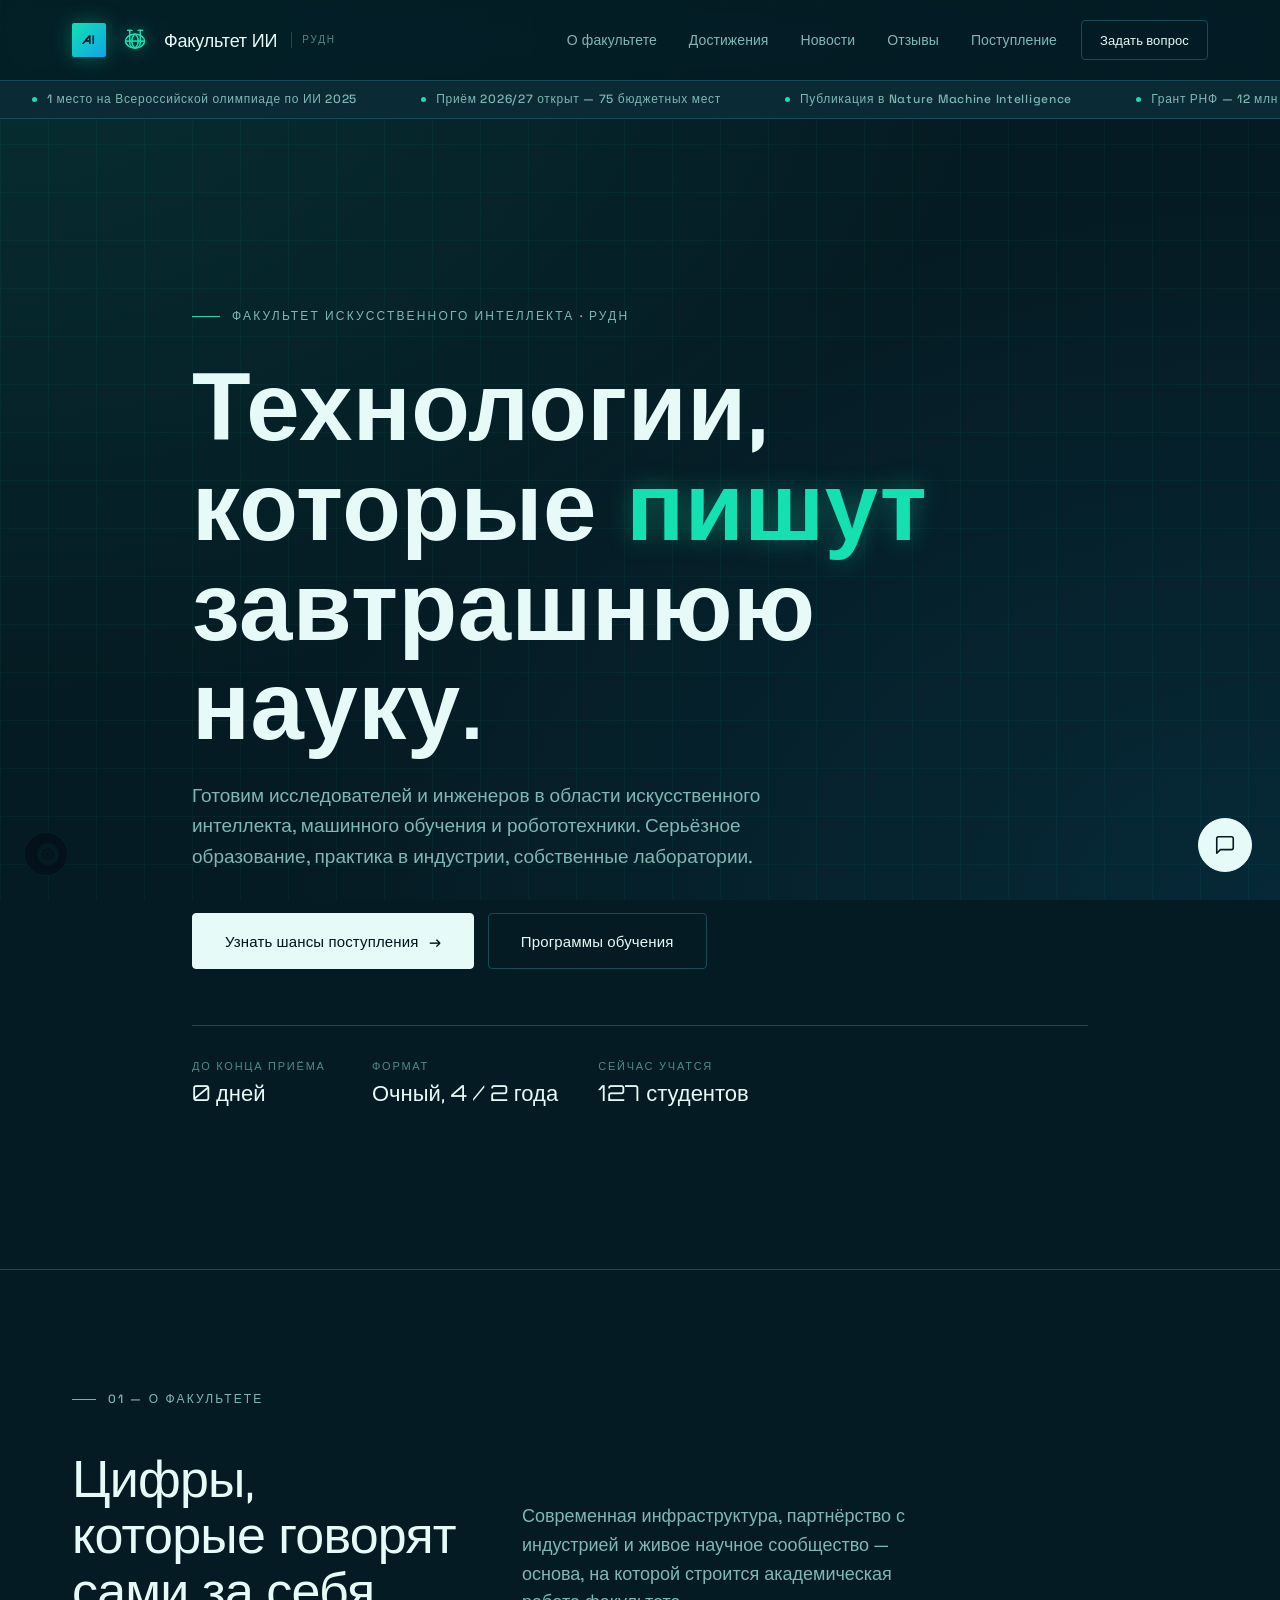
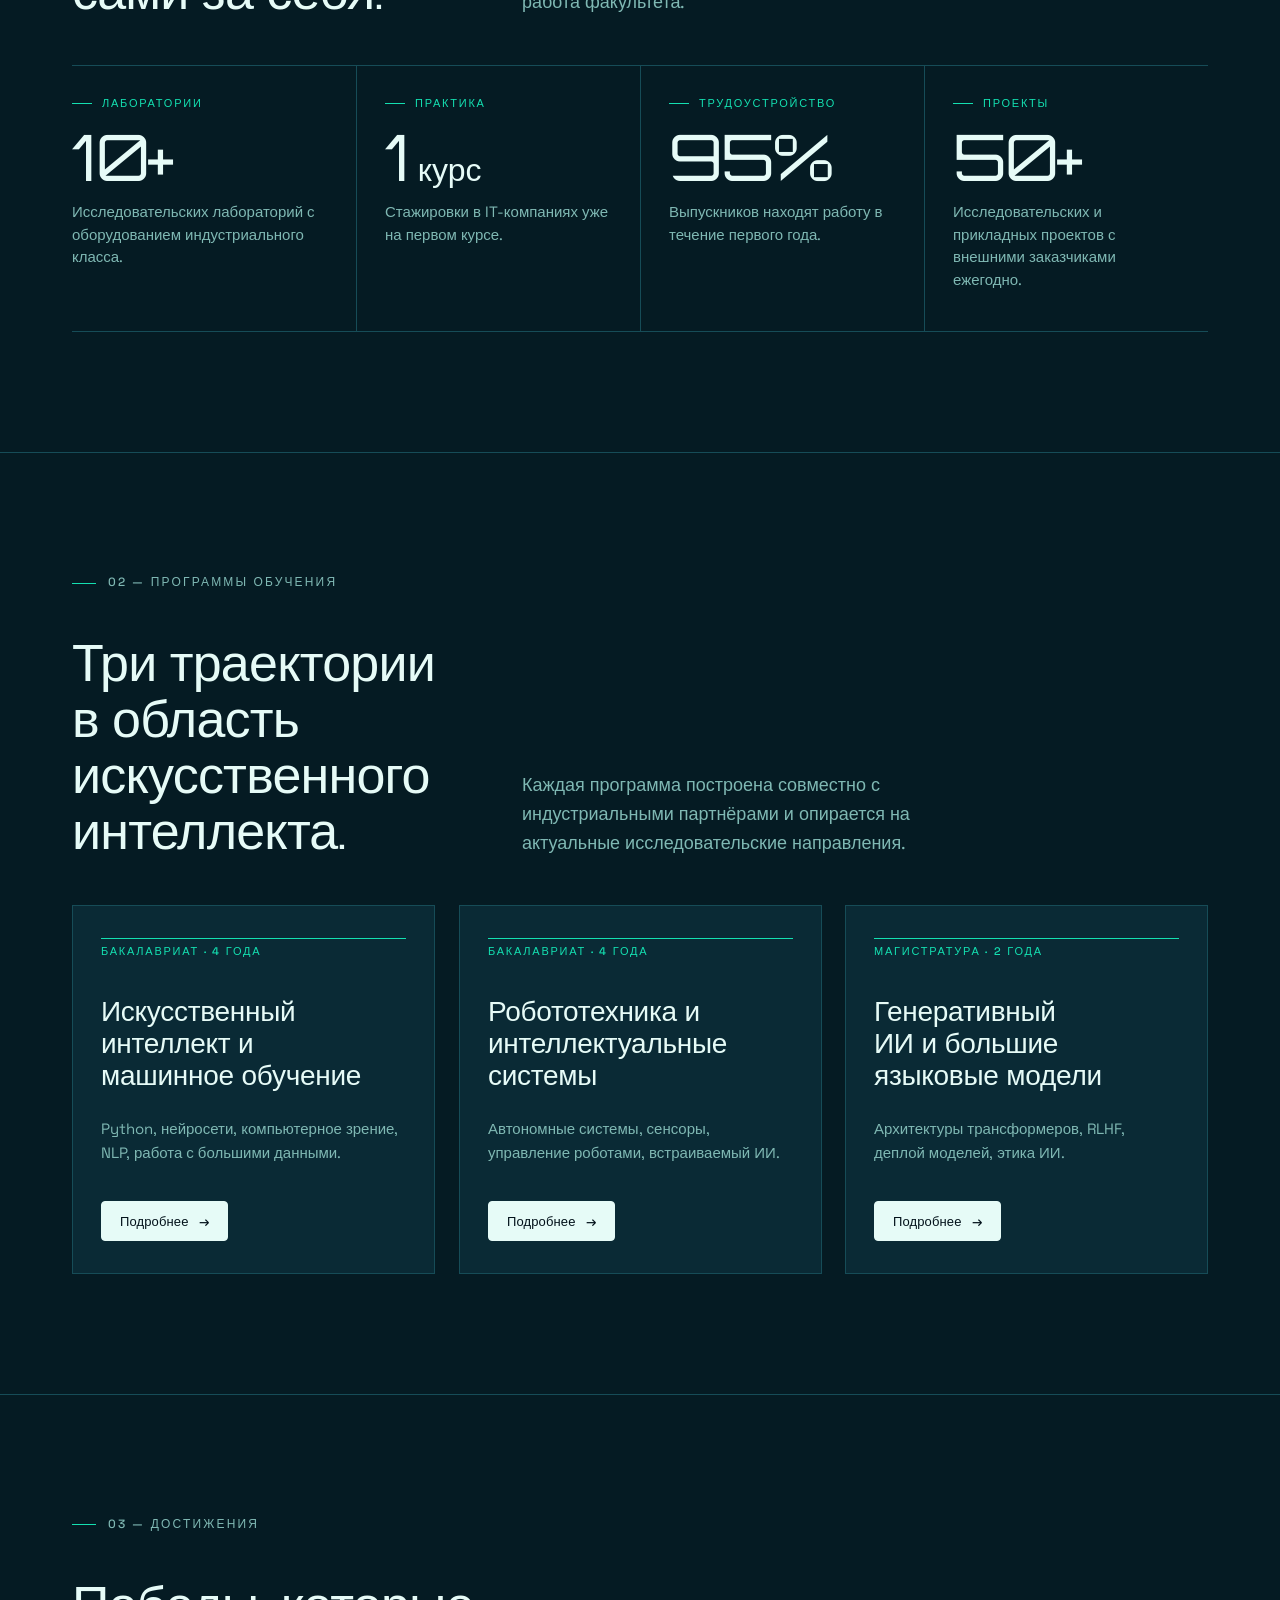
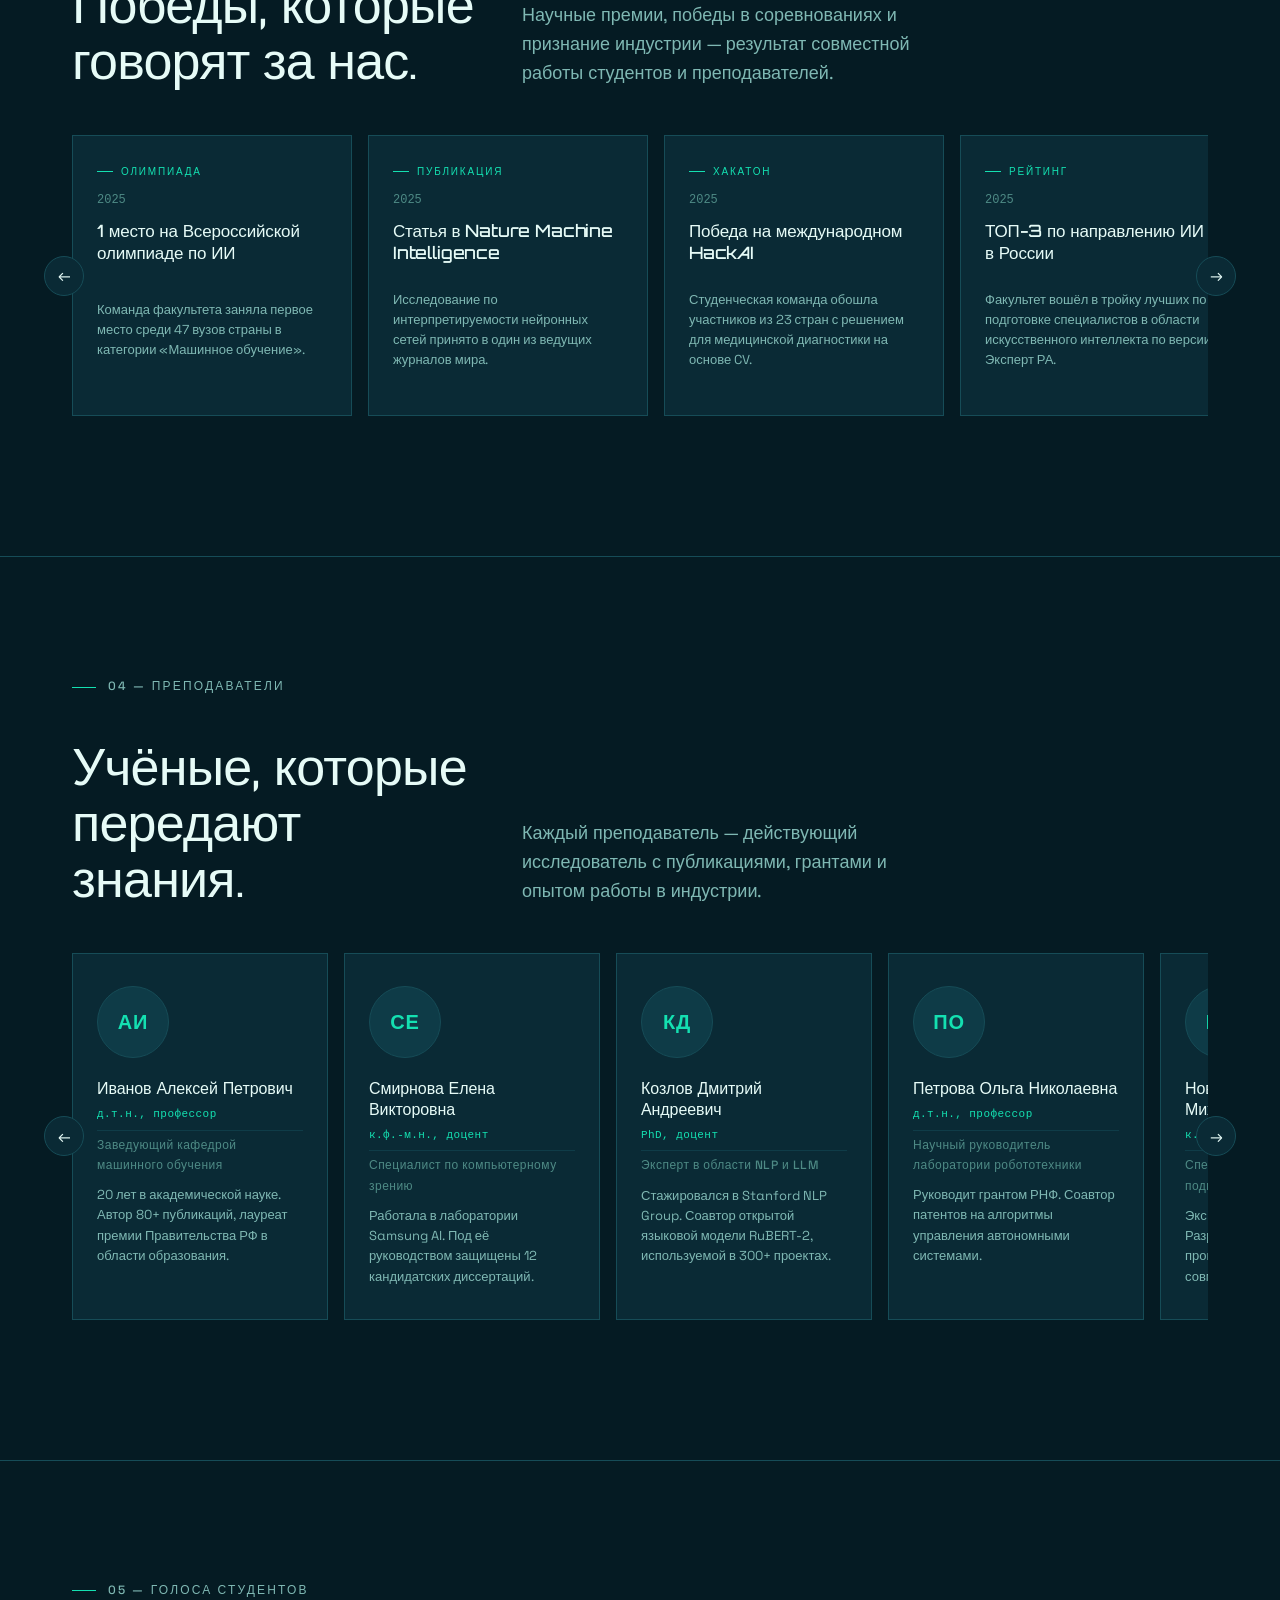
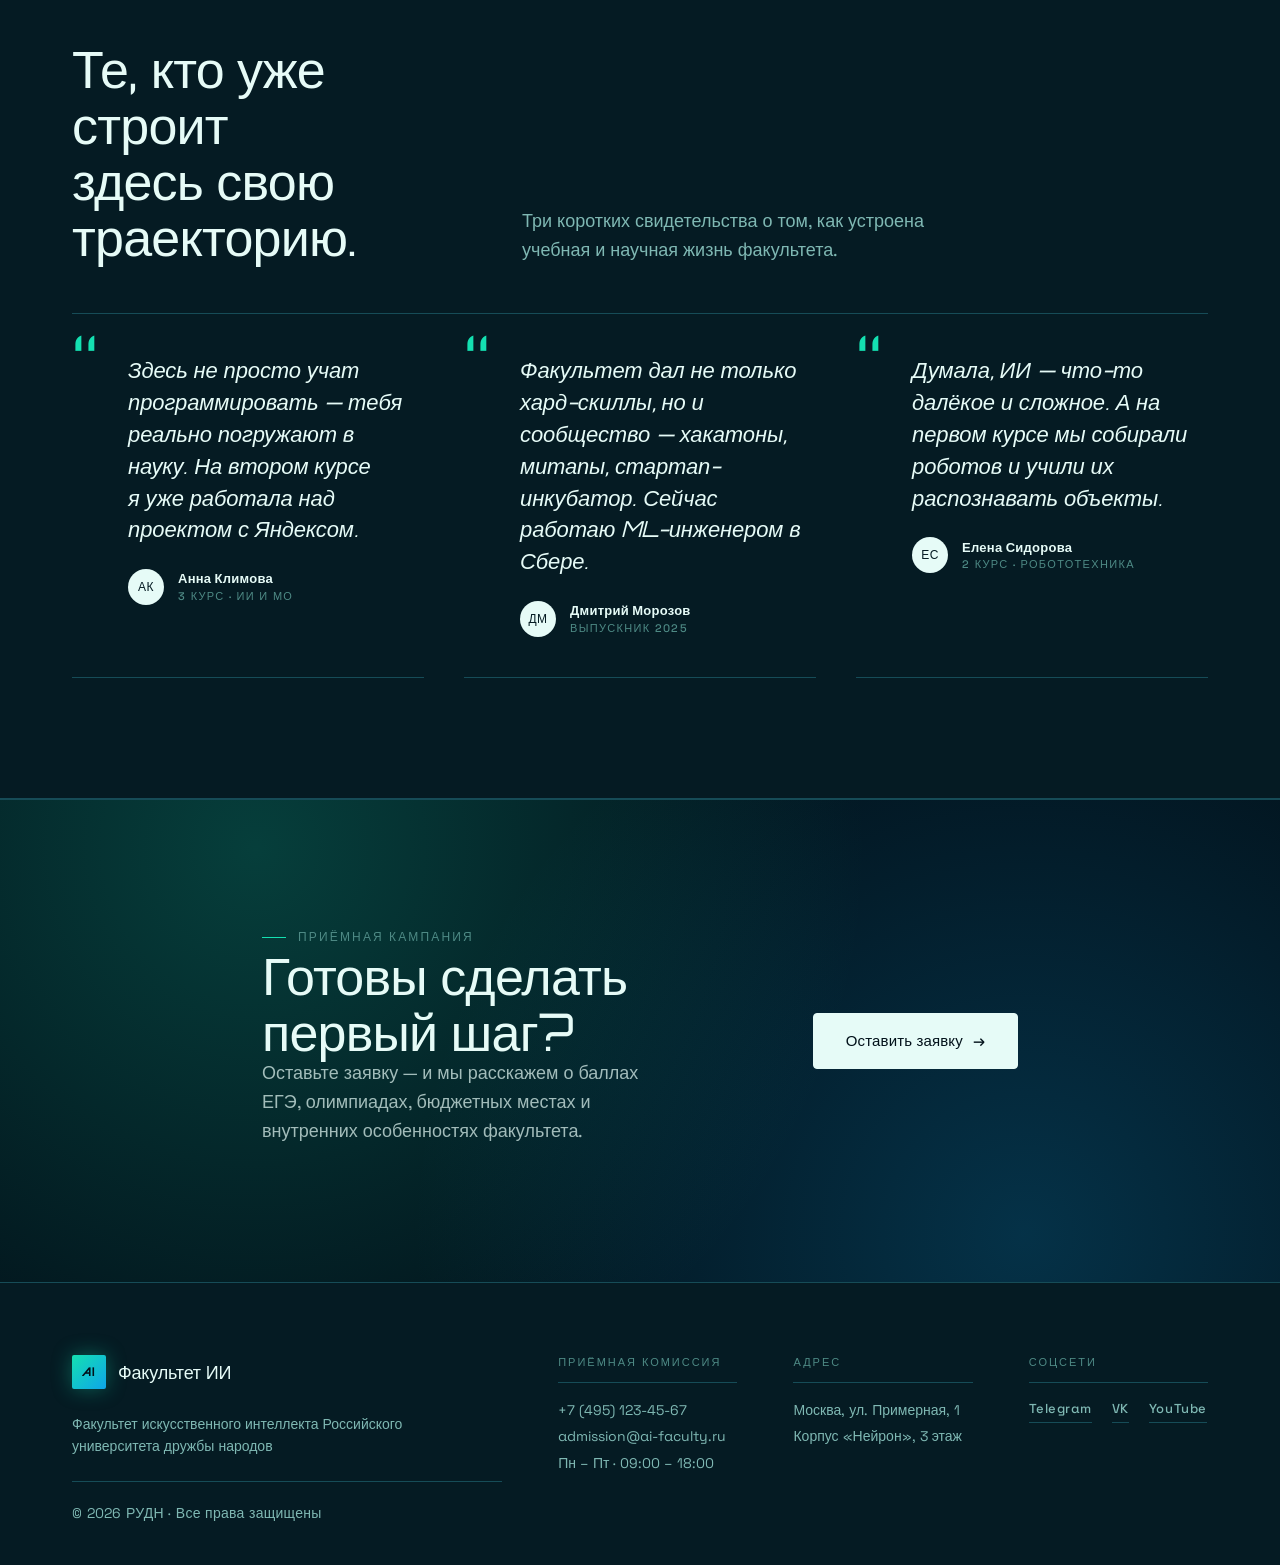
==== commit d95b5705: "Добавить страницу гранта РНФ и бегущую строку на главной — grant.html: полноценная страница о гранте" ====
--- a/index.html
+++ b/index.html
@@ -53,6 +53,29 @@
       <li><a href="admission.html" class="sidebar__link">Поступление</a></li>
     </ul>
   </nav>
+
+  <!-- ===== TICKER ===== -->
+  <div class="ticker" aria-hidden="true">
+    <div class="ticker__track">
+      <span class="ticker__item"><span class="ticker__dot"></span>1 место на Всероссийской олимпиаде по ИИ 2025</span>
+      <span class="ticker__item"><span class="ticker__dot"></span>Приём 2026/27 открыт — 75 бюджетных мест</span>
+      <span class="ticker__item"><span class="ticker__dot"></span>Публикация в Nature Machine Intelligence</span>
+      <span class="ticker__item"><span class="ticker__dot"></span>Грант РНФ — 12 млн рублей на генеративные модели</span>
+      <span class="ticker__item"><span class="ticker__dot"></span>ТОП-3 вузов по направлению ИИ в России</span>
+      <span class="ticker__item"><span class="ticker__dot"></span>Победа на международном хакатоне HackAI 2025</span>
+      <span class="ticker__item"><span class="ticker__dot"></span>Стратегическое партнёрство со Сбером</span>
+      <span class="ticker__item"><span class="ticker__dot"></span>95% выпускников трудоустроены в первый год</span>
+      <!-- дубль для бесшовного цикла -->
+      <span class="ticker__item"><span class="ticker__dot"></span>1 место на Всероссийской олимпиаде по ИИ 2025</span>
+      <span class="ticker__item"><span class="ticker__dot"></span>Приём 2026/27 открыт — 75 бюджетных мест</span>
+      <span class="ticker__item"><span class="ticker__dot"></span>Публикация в Nature Machine Intelligence</span>
+      <span class="ticker__item"><span class="ticker__dot"></span>Грант РНФ — 12 млн рублей на генеративные модели</span>
+      <span class="ticker__item"><span class="ticker__dot"></span>ТОП-3 вузов по направлению ИИ в России</span>
+      <span class="ticker__item"><span class="ticker__dot"></span>Победа на международном хакатоне HackAI 2025</span>
+      <span class="ticker__item"><span class="ticker__dot"></span>Стратегическое партнёрство со Сбером</span>
+      <span class="ticker__item"><span class="ticker__dot"></span>95% выпускников трудоустроены в первый год</span>
+    </div>
+  </div>
 
   <!-- ===== HERO ===== -->
   <section class="hero" id="hero" data-tile="hero">
@@ -211,6 +234,7 @@
             <p class="achieve-card__year">2024</p>
             <h3 class="achieve-card__title">Грант РНФ на 12 млн рублей</h3>
             <p class="achieve-card__desc">Научная группа получила финансирование на трёхлетнее исследование в области генеративных мультимодальных моделей.</p>
+            <a href="grant.html" class="achieve-card__link">Подробнее <span class="arrow">→</span></a>
           </article>
 
           <article class="achieve-card">
--- a/style.css
+++ b/style.css
@@ -1397,6 +1397,77 @@
   .admin-fab__label { opacity: 1; transform: none; }
 }
 
+/* ===== TICKER (бегущая строка) ===== */
+.ticker {
+  width: 100%;
+  overflow: hidden;
+  background: var(--surface);
+  border-bottom: 1px solid var(--rule);
+  height: 38px;
+  display: flex;
+  align-items: center;
+  cursor: default;
+  user-select: none;
+}
+
+.ticker__track {
+  display: flex;
+  align-items: center;
+  gap: 0;
+  white-space: nowrap;
+  animation: ticker-scroll 40s linear infinite;
+  will-change: transform;
+}
+
+.ticker:hover .ticker__track {
+  animation-play-state: paused;
+}
+
+@keyframes ticker-scroll {
+  from { transform: translateX(0); }
+  to   { transform: translateX(-50%); }
+}
+
+.ticker__item {
+  display: inline-flex;
+  align-items: center;
+  gap: 10px;
+  padding: 0 32px;
+  font-family: var(--font-sans);
+  font-size: 12px;
+  font-weight: 500;
+  letter-spacing: 0.06em;
+  color: var(--muted);
+  transition: color var(--t);
+}
+
+.ticker:hover .ticker__item {
+  color: var(--ink);
+}
+
+.ticker__dot {
+  display: inline-block;
+  width: 5px;
+  height: 5px;
+  border-radius: 50%;
+  background: var(--accent);
+  flex-shrink: 0;
+}
+
+@media (prefers-reduced-motion: reduce) {
+  .ticker__track {
+    animation: none;
+    flex-wrap: wrap;
+    white-space: normal;
+    gap: 8px;
+    padding: 6px 0;
+  }
+  .ticker {
+    height: auto;
+    min-height: 38px;
+  }
+}
+
 /* ===== CAROUSEL ===== */
 .carousel-wrapper {
   position: relative;
@@ -1522,6 +1593,26 @@
   line-height: 1.55;
   color: var(--muted);
   margin: 0;
+  flex-grow: 1;
+}
+
+.achieve-card__link {
+  display: inline-flex;
+  align-items: center;
+  gap: 6px;
+  font-family: var(--font-sans);
+  font-size: 12px;
+  font-weight: 500;
+  letter-spacing: 0.04em;
+  color: var(--accent);
+  border-bottom: 1px solid transparent;
+  padding-bottom: 1px;
+  transition: border-color var(--t), color var(--t);
+  margin-top: 4px;
+}
+
+.achieve-card__link:hover {
+  border-color: var(--accent);
 }
 
 /* ===== TEACHER CARDS ===== */
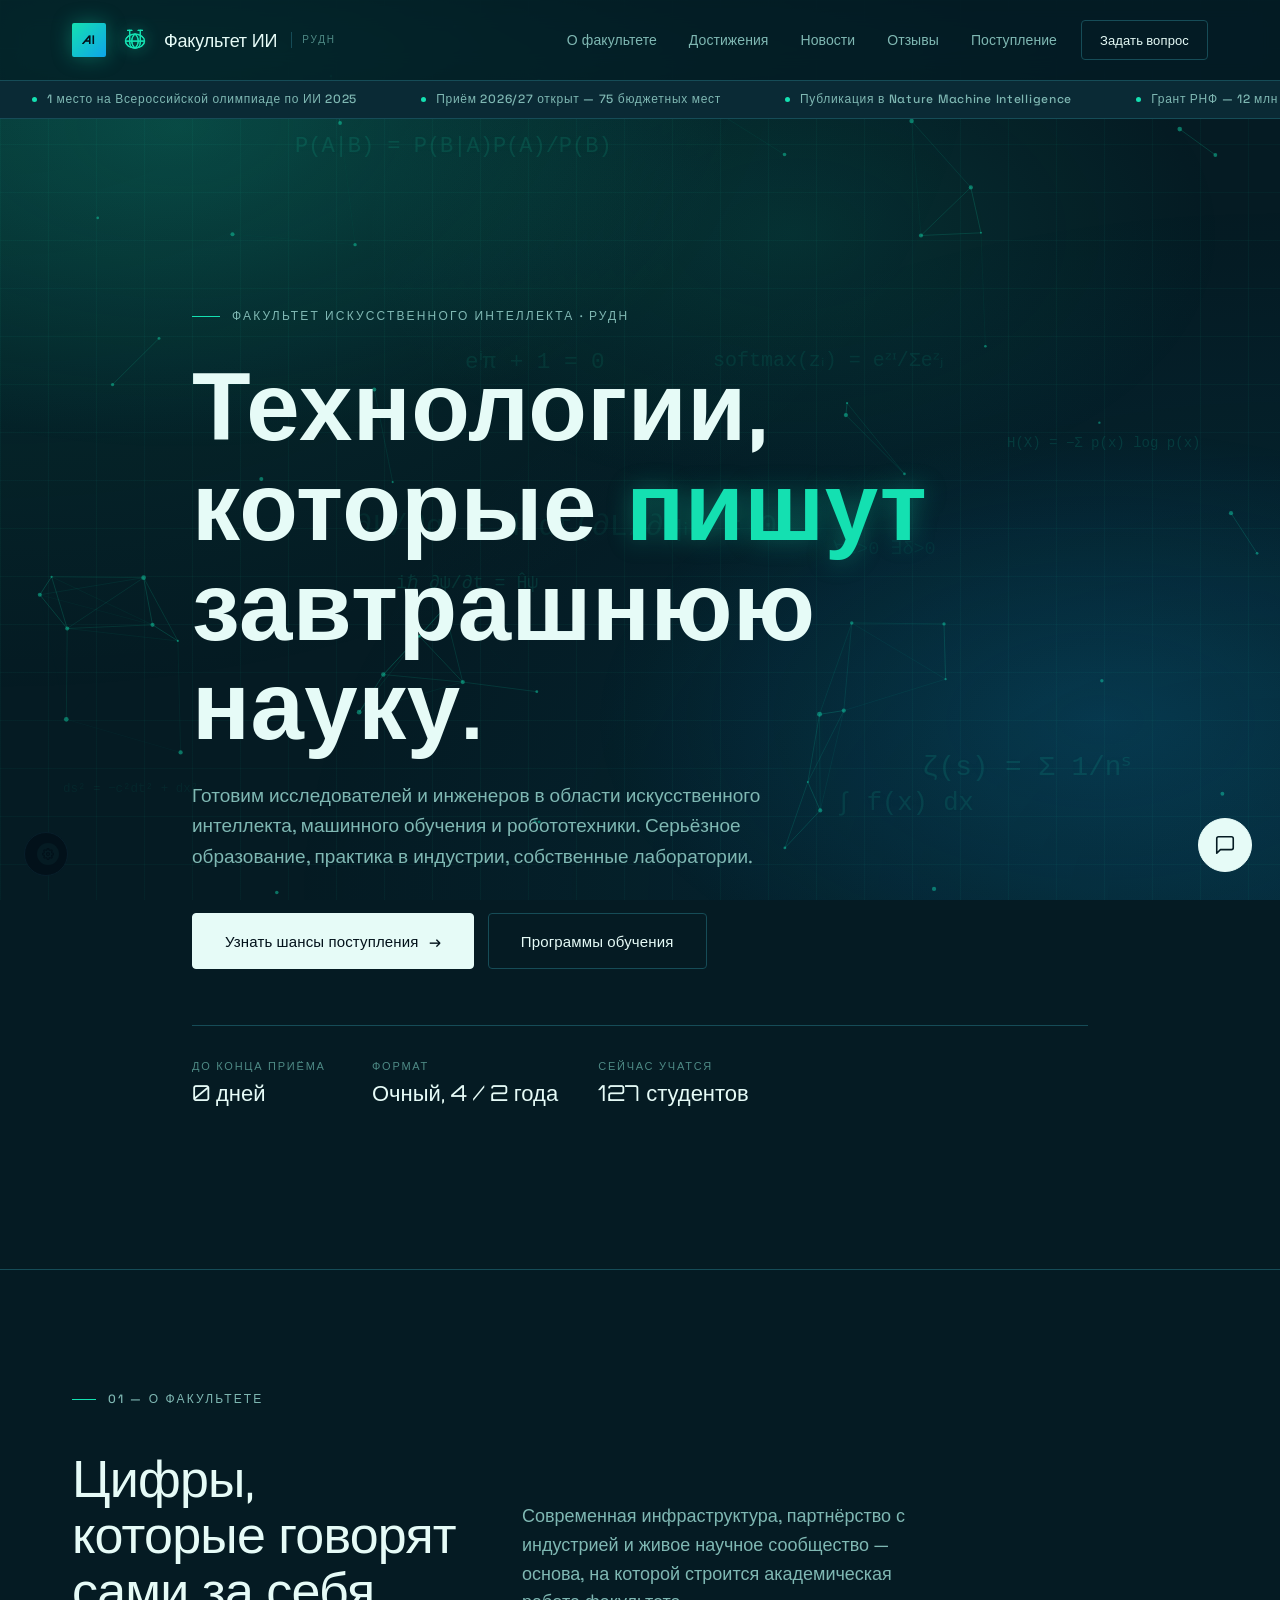
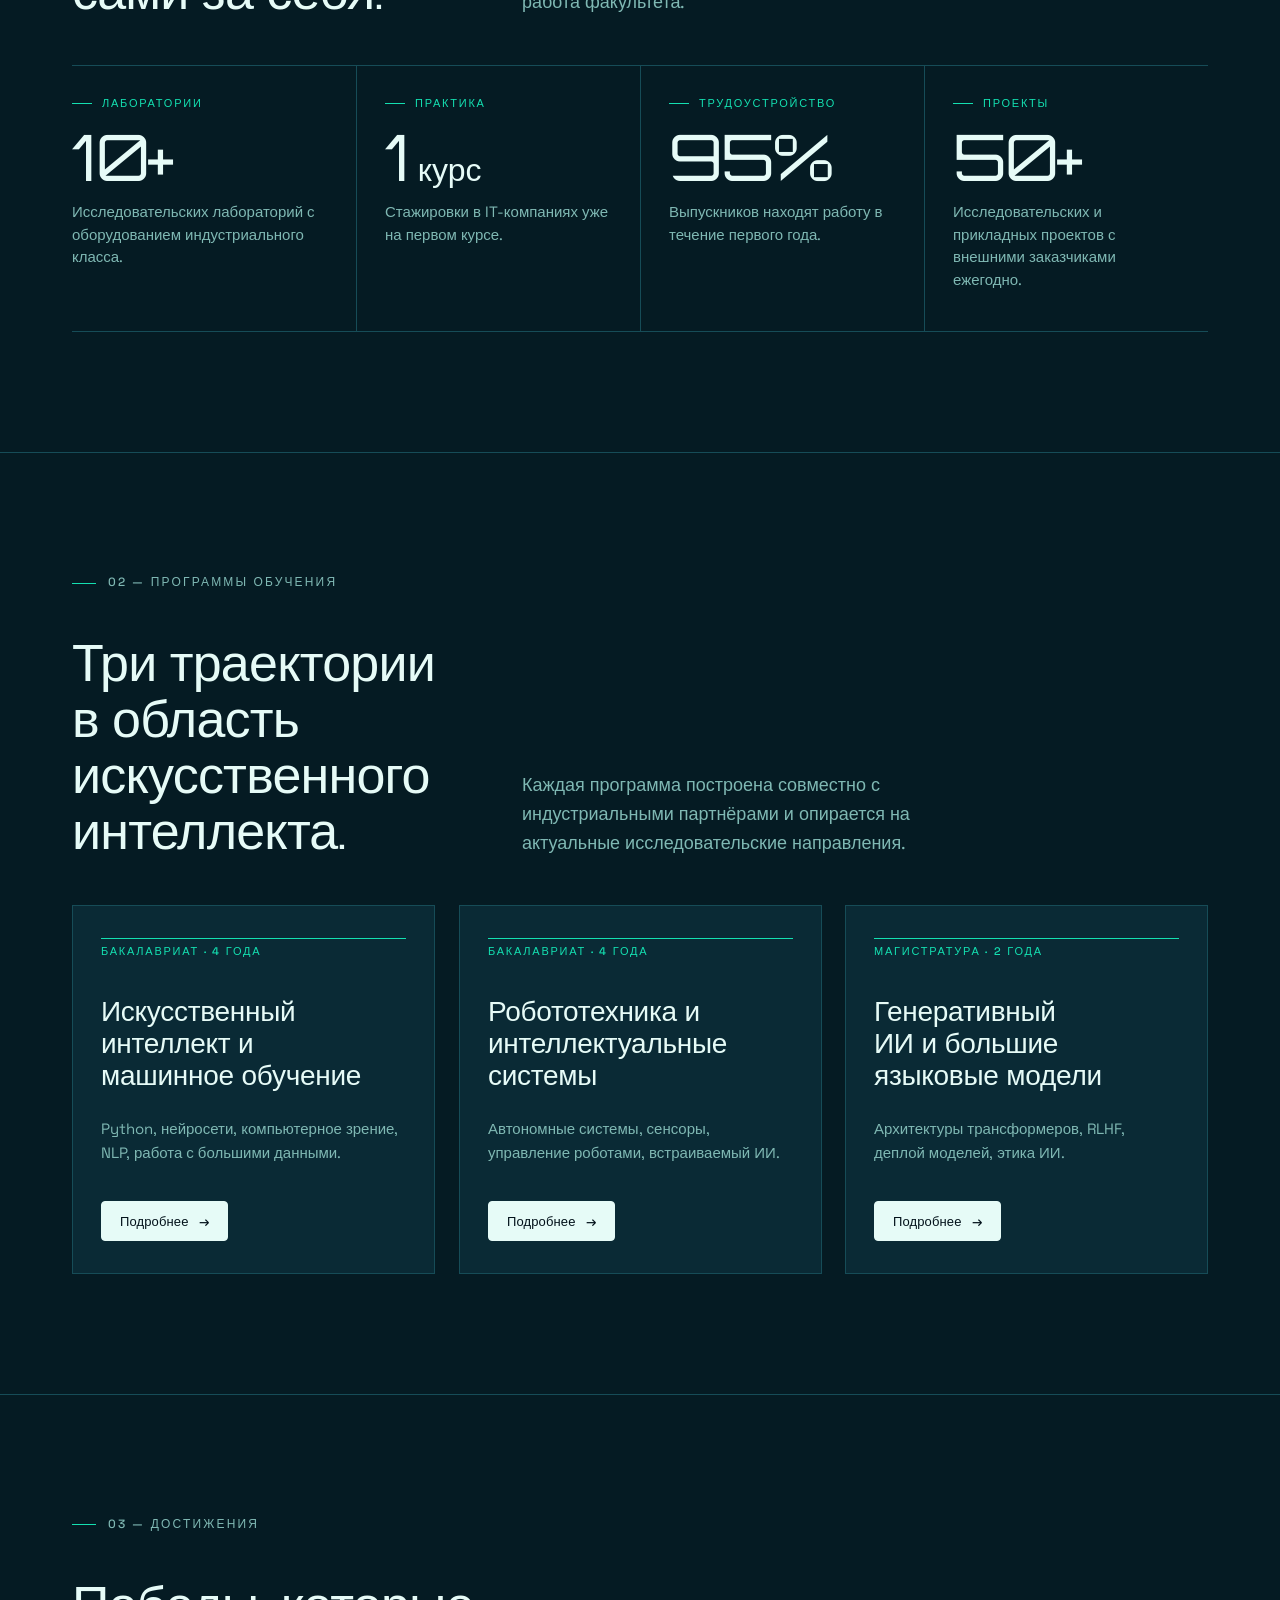
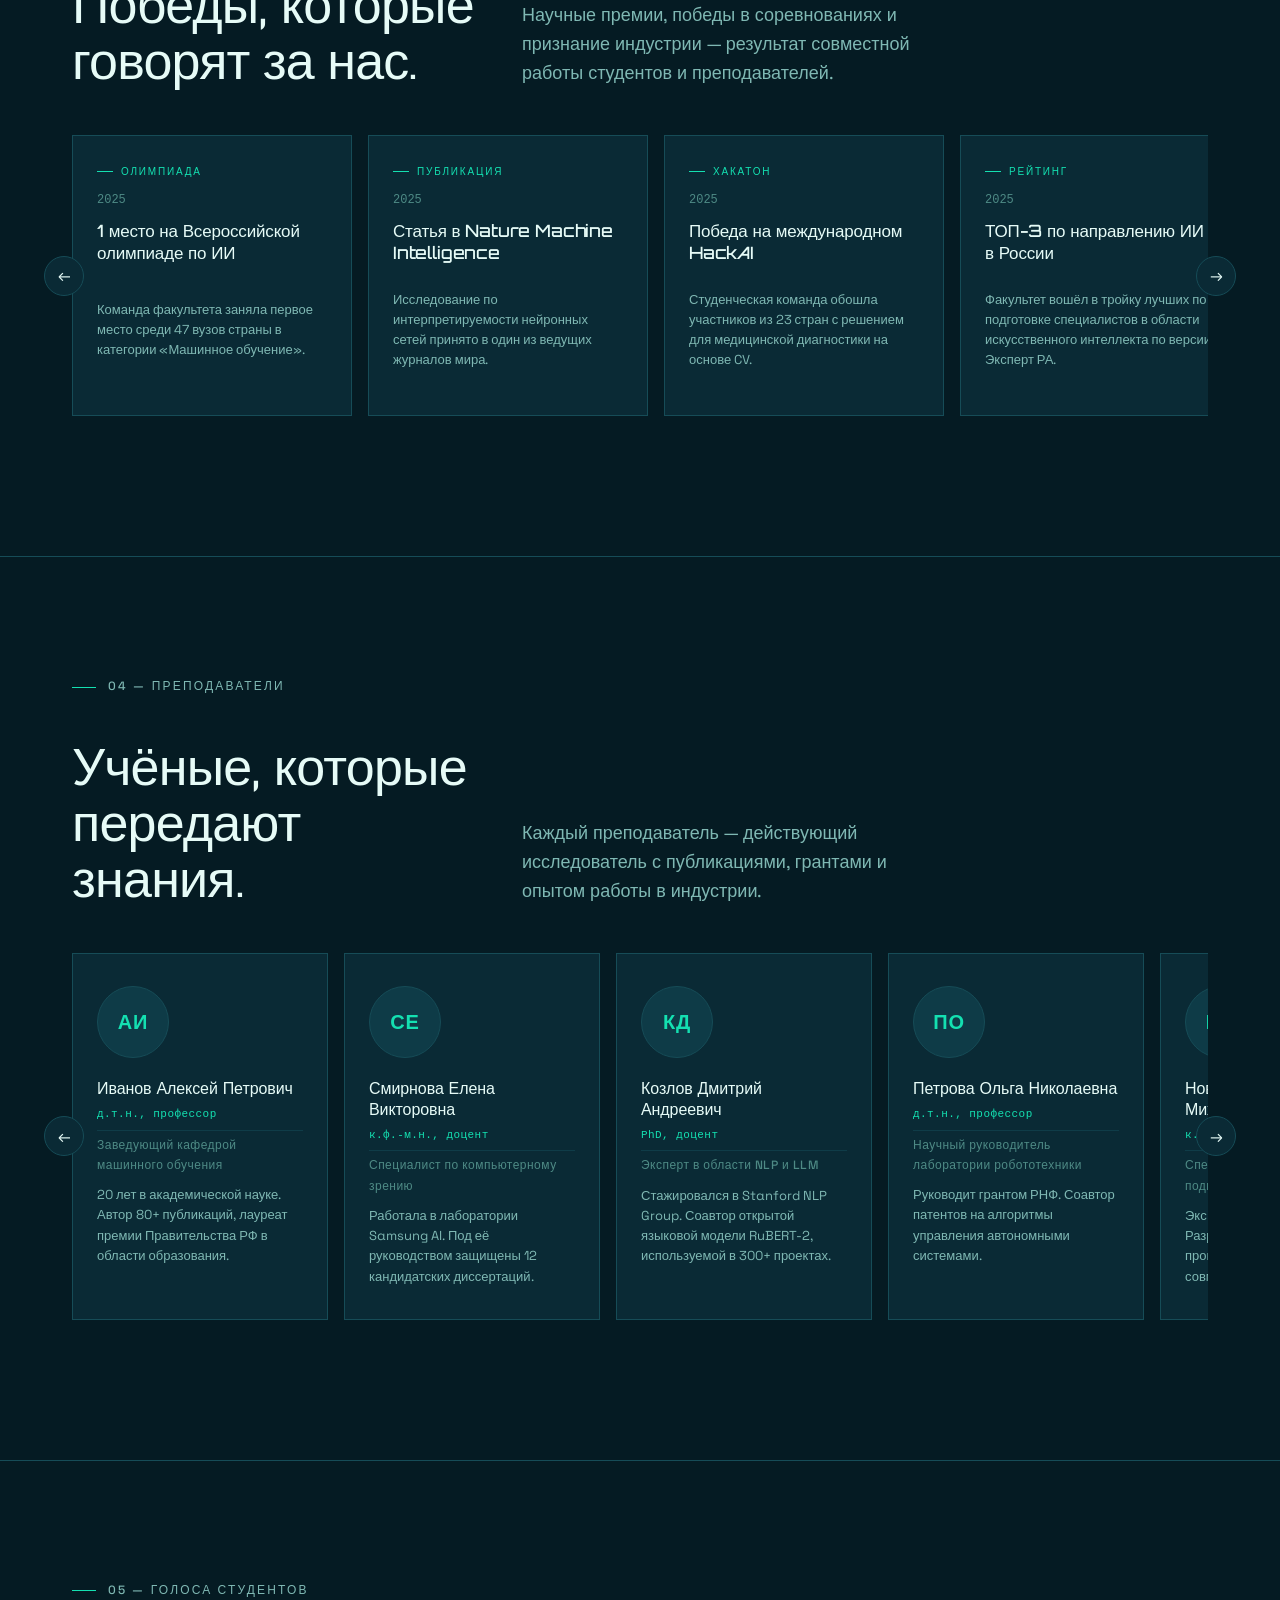
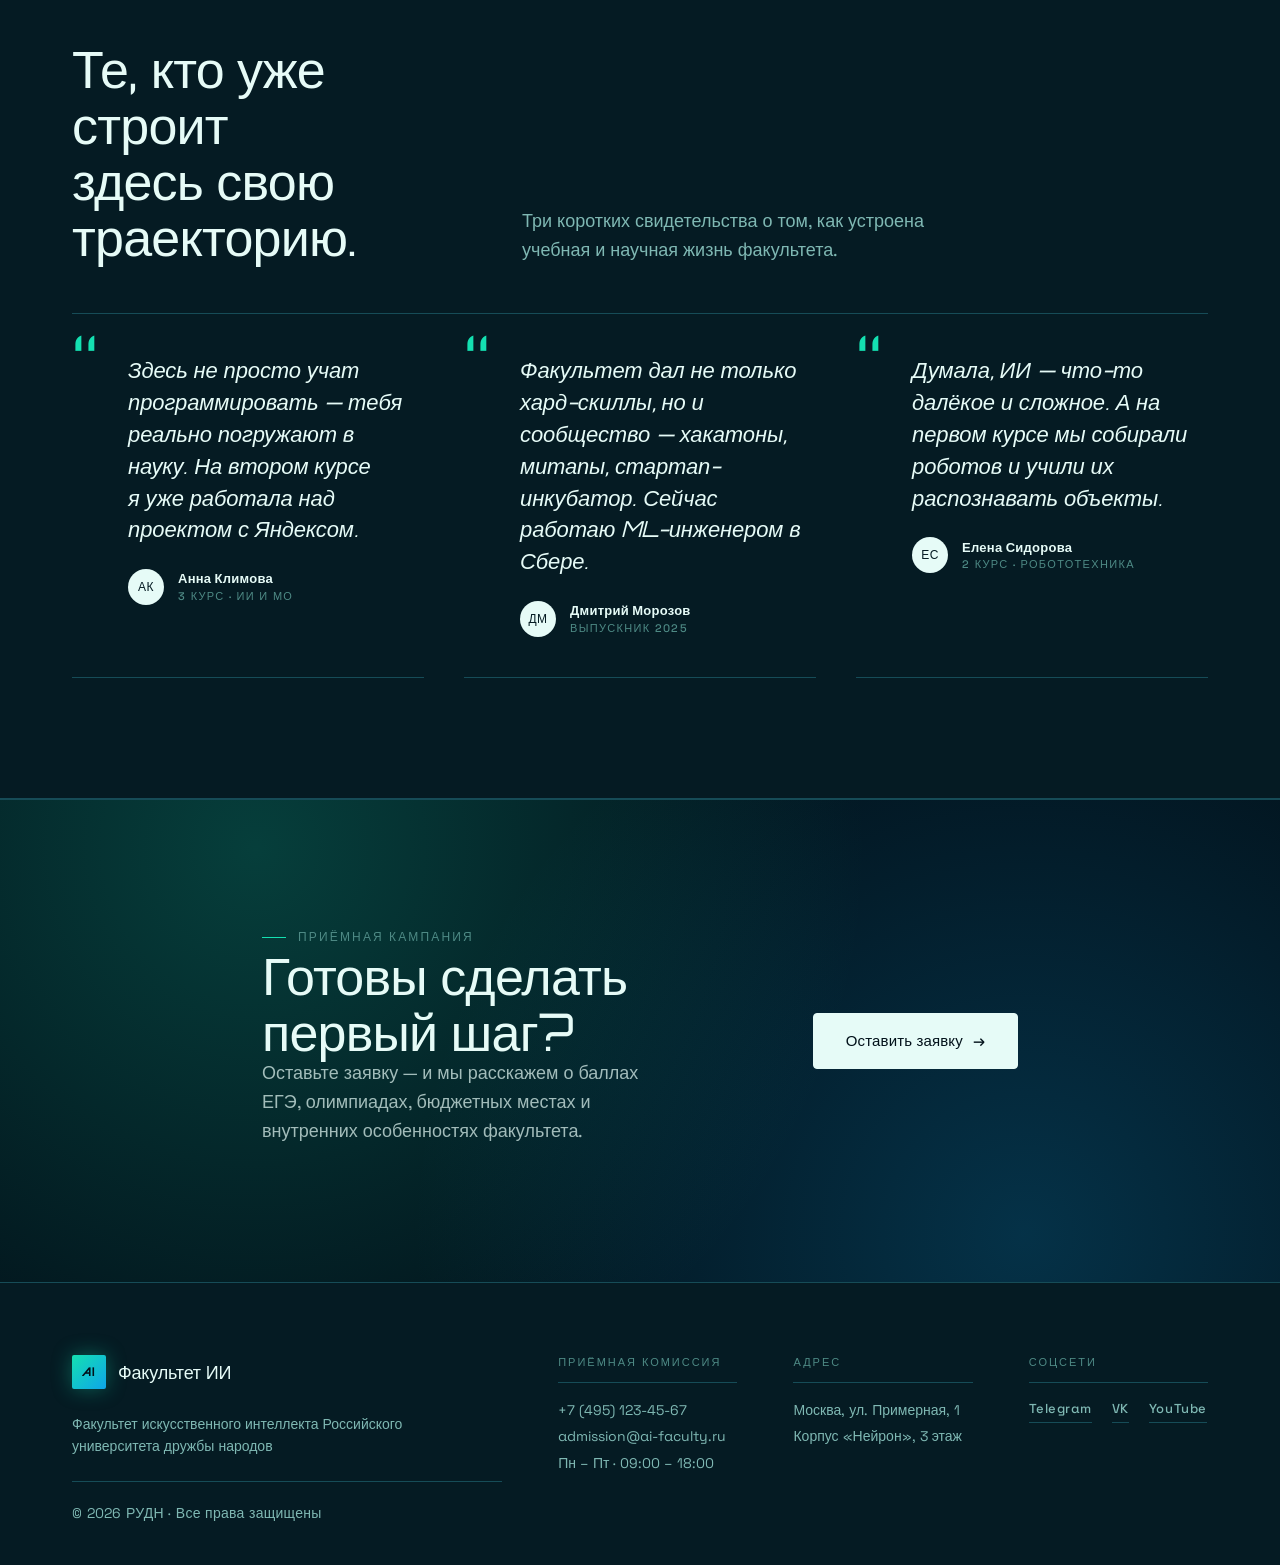
==== commit 7d50d1c9: "Add dynamic background effects layer Self-contained module renders four effects strictly behind page" ====
--- a/index.html
+++ b/index.html
@@ -201,35 +201,35 @@
         <button class="carousel-btn carousel-btn--prev" aria-label="Предыдущие достижения" data-carousel="achievements">&#8592;</button>
         <div class="carousel" id="achievementsCarousel">
 
-          <article class="achieve-card">
+          <article class="achieve-card" data-tile="achieve-card-1">
             <span class="achieve-card__tag">Олимпиада</span>
             <p class="achieve-card__year">2025</p>
             <h3 class="achieve-card__title">1 место на Всероссийской олимпиаде по ИИ</h3>
             <p class="achieve-card__desc">Команда факультета заняла первое место среди 47 вузов страны в категории «Машинное обучение».</p>
           </article>
 
-          <article class="achieve-card">
+          <article class="achieve-card" data-tile="achieve-card-2">
             <span class="achieve-card__tag">Публикация</span>
             <p class="achieve-card__year">2025</p>
             <h3 class="achieve-card__title">Статья в Nature Machine Intelligence</h3>
             <p class="achieve-card__desc">Исследование по интерпретируемости нейронных сетей принято в один из ведущих журналов мира.</p>
           </article>
 
-          <article class="achieve-card">
+          <article class="achieve-card" data-tile="achieve-card-3">
             <span class="achieve-card__tag">Хакатон</span>
             <p class="achieve-card__year">2025</p>
             <h3 class="achieve-card__title">Победа на международном HackAI</h3>
             <p class="achieve-card__desc">Студенческая команда обошла участников из 23 стран с решением для медицинской диагностики на основе CV.</p>
           </article>
 
-          <article class="achieve-card">
+          <article class="achieve-card" data-tile="achieve-card-4">
             <span class="achieve-card__tag">Рейтинг</span>
             <p class="achieve-card__year">2025</p>
             <h3 class="achieve-card__title">ТОП-3 по направлению ИИ в России</h3>
             <p class="achieve-card__desc">Факультет вошёл в тройку лучших по подготовке специалистов в области искусственного интеллекта по версии Эксперт РА.</p>
           </article>
 
-          <article class="achieve-card">
+          <article class="achieve-card" data-tile="achieve-card-5">
             <span class="achieve-card__tag">Грант</span>
             <p class="achieve-card__year">2024</p>
             <h3 class="achieve-card__title">Грант РНФ на 12 млн рублей</h3>
@@ -237,14 +237,14 @@
             <a href="grant.html" class="achieve-card__link">Подробнее <span class="arrow">→</span></a>
           </article>
 
-          <article class="achieve-card">
+          <article class="achieve-card" data-tile="achieve-card-6">
             <span class="achieve-card__tag">Партнёрство</span>
             <p class="achieve-card__year">2024</p>
             <h3 class="achieve-card__title">Стратегическое соглашение со Сбером</h3>
             <p class="achieve-card__desc">Подписано соглашение о целевой подготовке студентов и совместных R&amp;D-проектах в области FinTech AI.</p>
           </article>
 
-          <article class="achieve-card">
+          <article class="achieve-card" data-tile="achieve-card-7">
             <span class="achieve-card__tag">Стартап</span>
             <p class="achieve-card__year">2024</p>
             <h3 class="achieve-card__title">Выпускник основал стартап MedAI</h3>
@@ -273,7 +273,7 @@
         <button class="carousel-btn carousel-btn--prev" aria-label="Предыдущие преподаватели" data-carousel="teachers">&#8592;</button>
         <div class="carousel" id="teachersCarousel">
 
-          <article class="teacher-card">
+          <article class="teacher-card" data-tile="teacher-card-1">
             <div class="teacher-card__avatar">АИ</div>
             <div class="teacher-card__body">
               <h3 class="teacher-card__name">Иванов Алексей Петрович</h3>
@@ -283,7 +283,7 @@
             </div>
           </article>
 
-          <article class="teacher-card">
+          <article class="teacher-card" data-tile="teacher-card-2">
             <div class="teacher-card__avatar">СЕ</div>
             <div class="teacher-card__body">
               <h3 class="teacher-card__name">Смирнова Елена Викторовна</h3>
@@ -293,7 +293,7 @@
             </div>
           </article>
 
-          <article class="teacher-card">
+          <article class="teacher-card" data-tile="teacher-card-3">
             <div class="teacher-card__avatar">КД</div>
             <div class="teacher-card__body">
               <h3 class="teacher-card__name">Козлов Дмитрий Андреевич</h3>
@@ -303,7 +303,7 @@
             </div>
           </article>
 
-          <article class="teacher-card">
+          <article class="teacher-card" data-tile="teacher-card-4">
             <div class="teacher-card__avatar">ПО</div>
             <div class="teacher-card__body">
               <h3 class="teacher-card__name">Петрова Ольга Николаевна</h3>
@@ -313,7 +313,7 @@
             </div>
           </article>
 
-          <article class="teacher-card">
+          <article class="teacher-card" data-tile="teacher-card-5">
             <div class="teacher-card__avatar">НС</div>
             <div class="teacher-card__body">
               <h3 class="teacher-card__name">Новиков Сергей Михайлович</h3>
@@ -323,7 +323,7 @@
             </div>
           </article>
 
-          <article class="teacher-card">
+          <article class="teacher-card" data-tile="teacher-card-6">
             <div class="teacher-card__avatar">ЗМ</div>
             <div class="teacher-card__body">
               <h3 class="teacher-card__name">Захарова Мария Дмитриевна</h3>
@@ -486,6 +486,7 @@
   </div>
 
   <script src="tile-registry.js"></script>
+  <script src="background-effects.js"></script>
   <script src="script.js"></script>
 </body>
 </html>
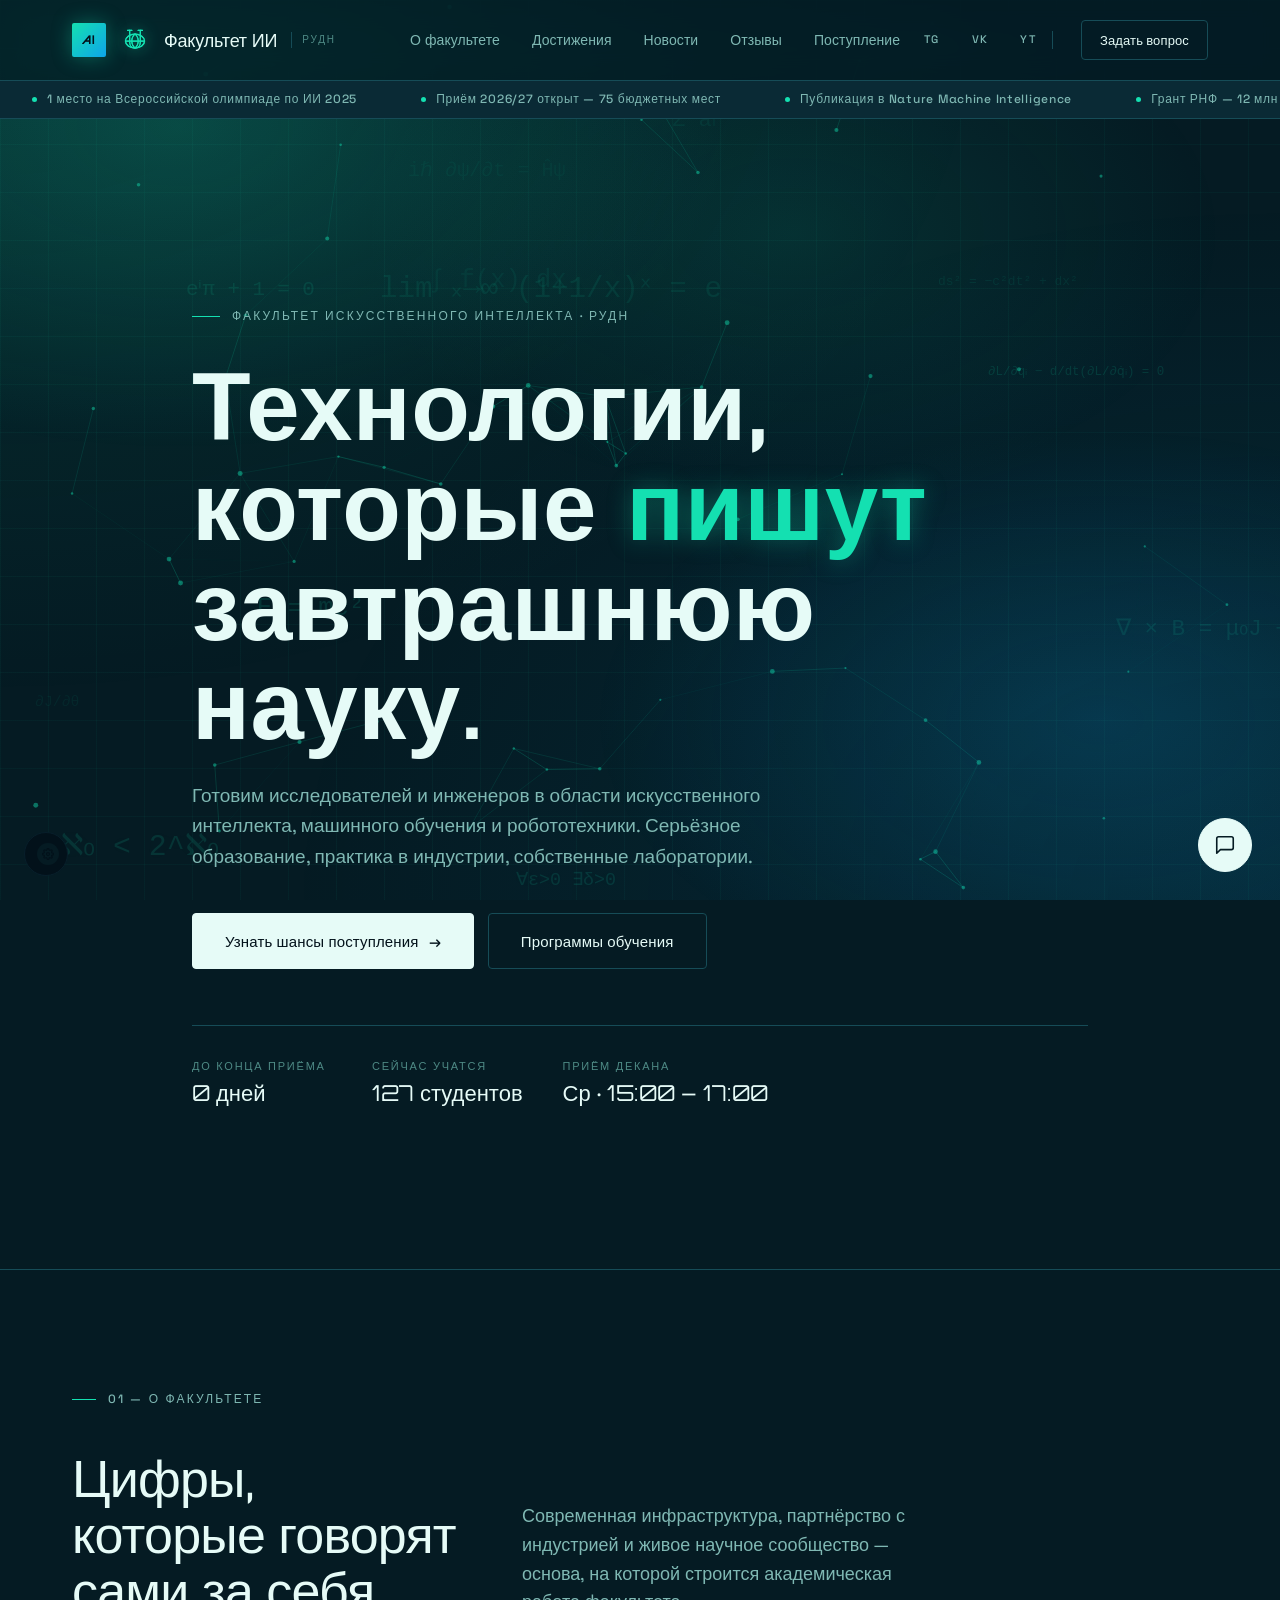
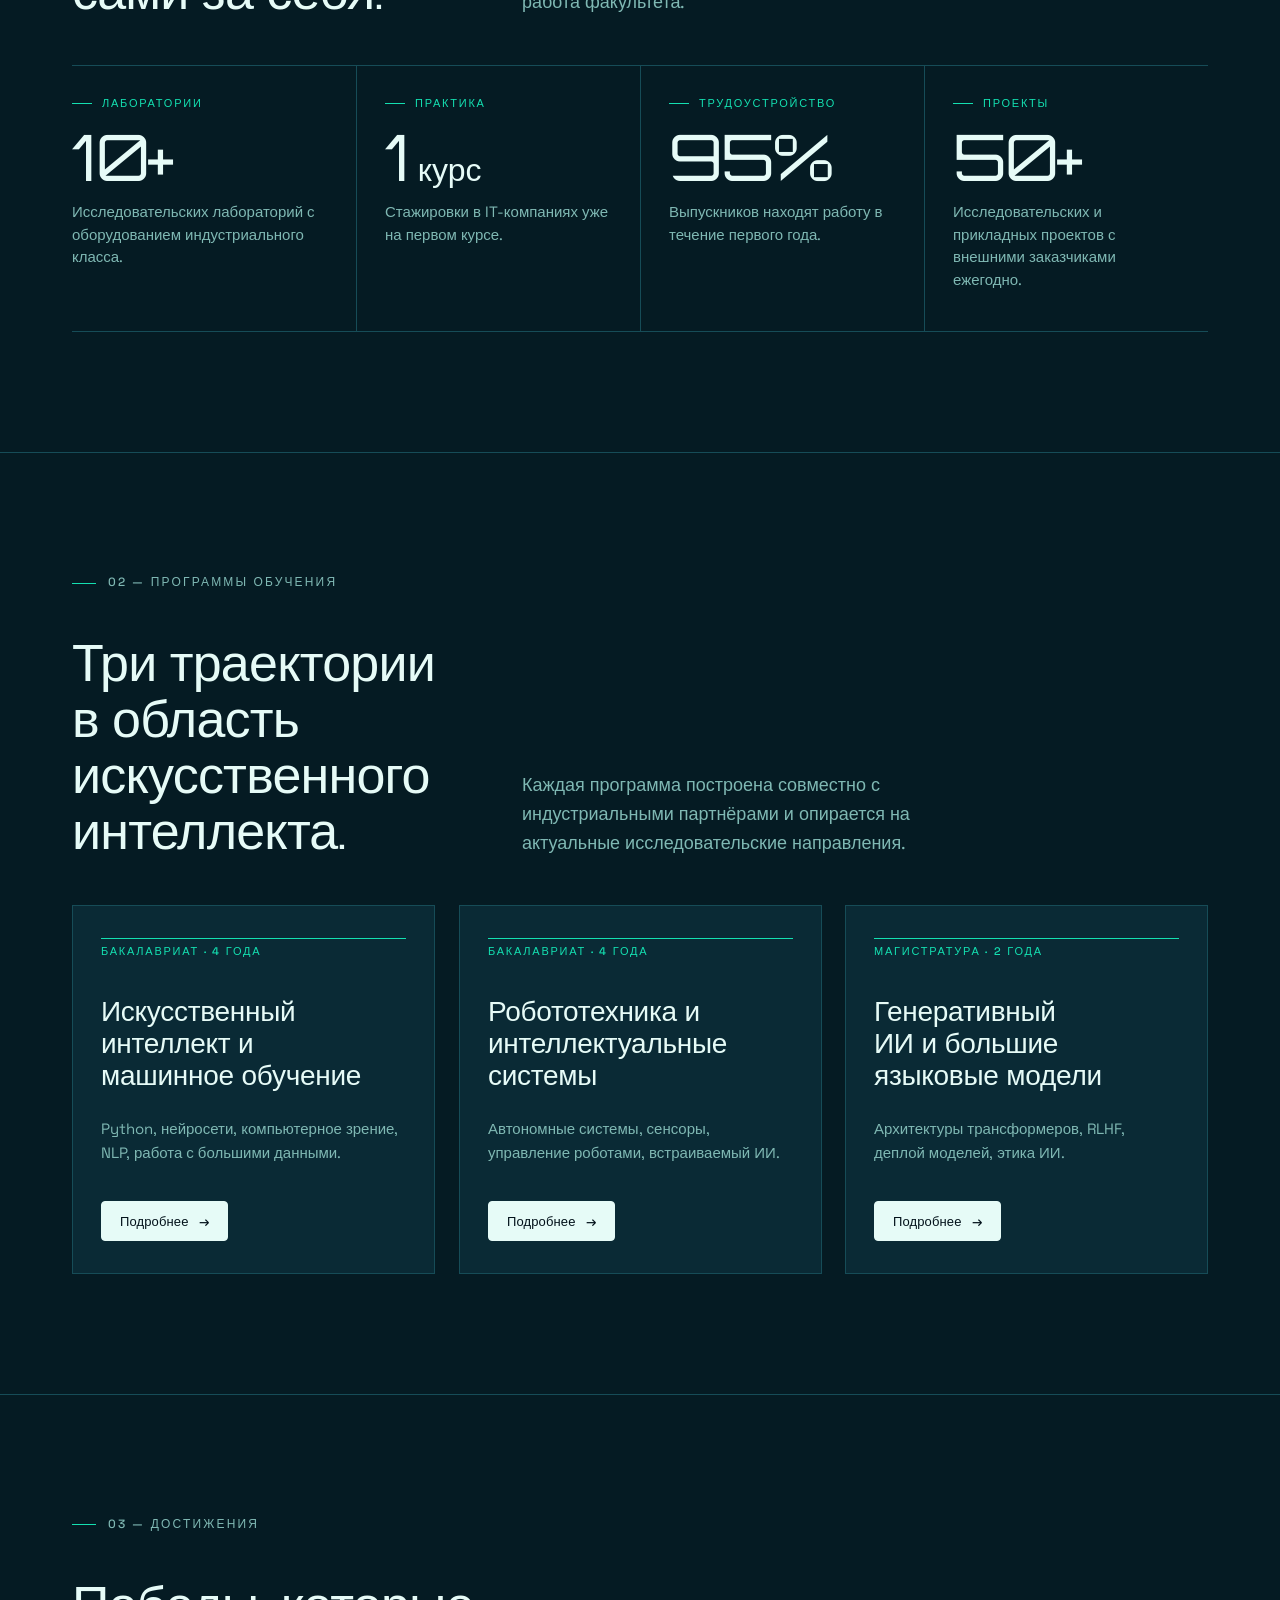
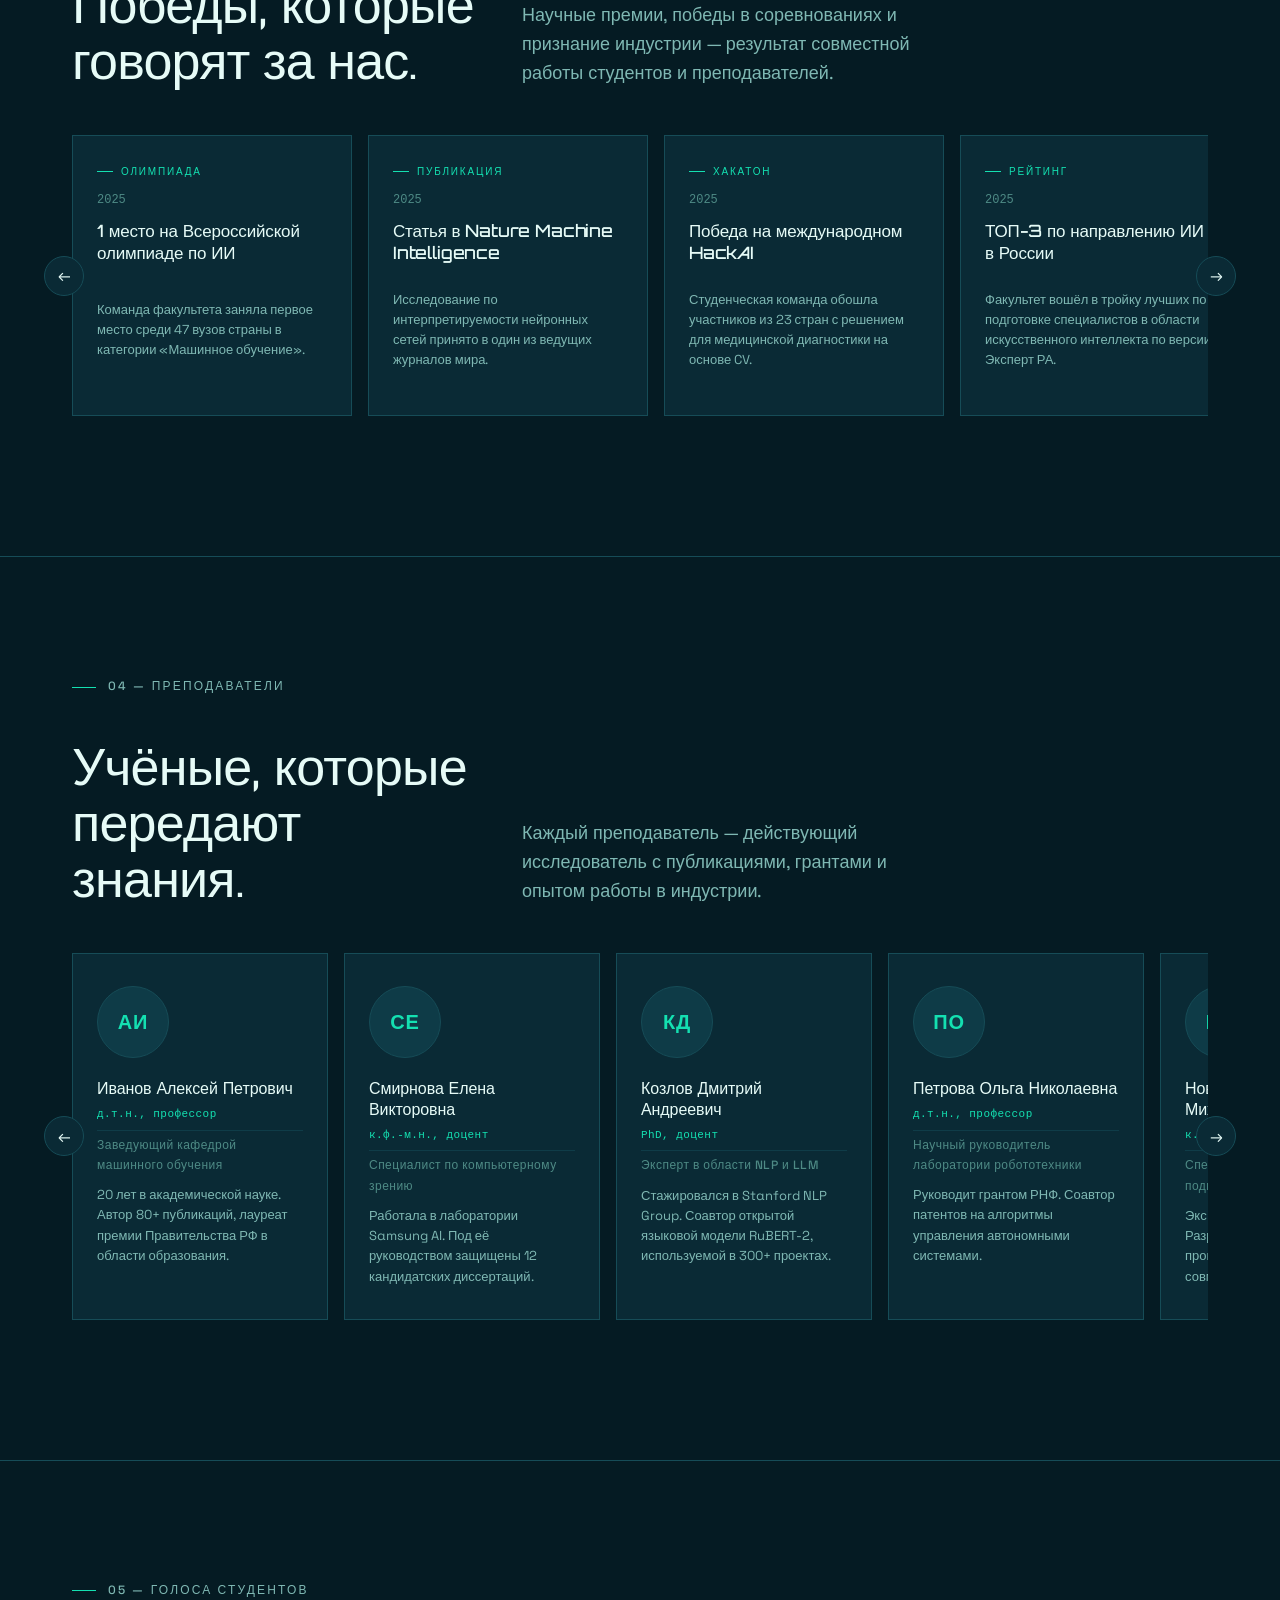
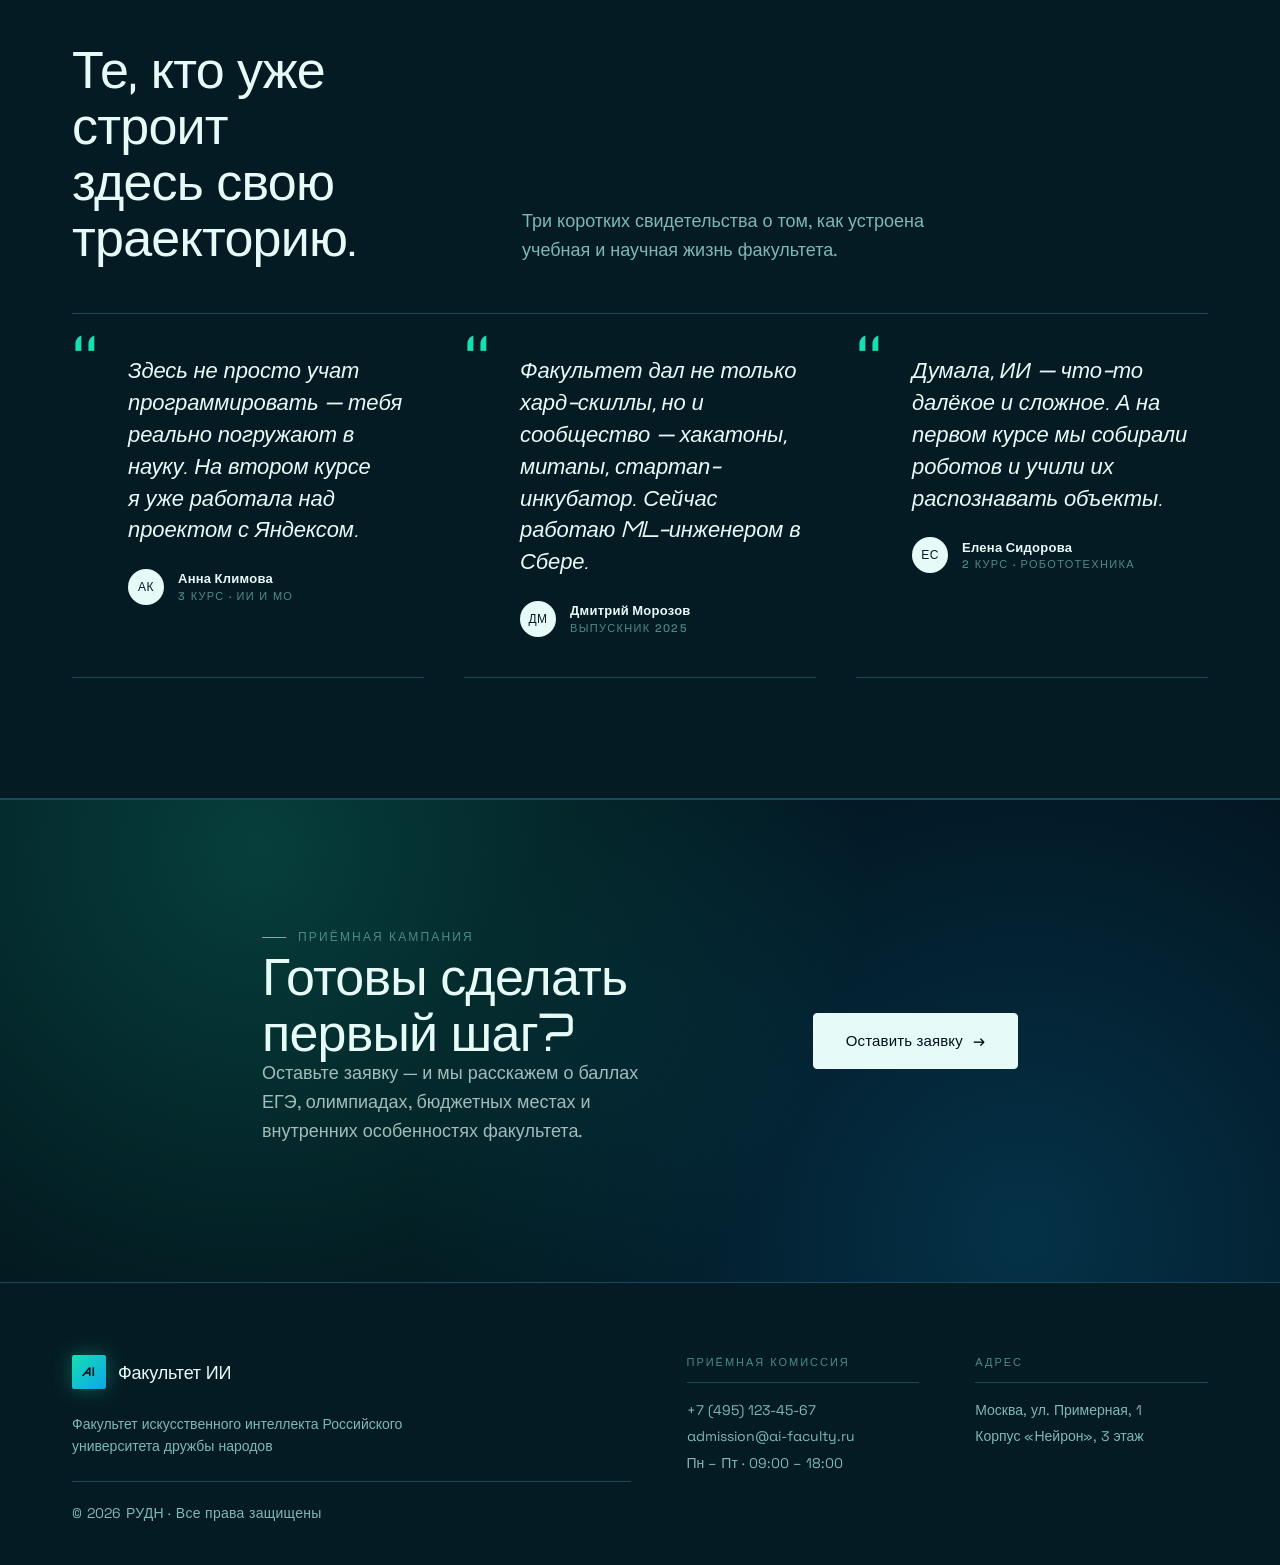
==== commit 8cde793d: "Add dean office hours, leadership photos, header socials - index.html: replace hero meta "Формат" it" ====
--- a/index.html
+++ b/index.html
@@ -32,6 +32,12 @@
           <li><a href="admission.html" class="header__nav-link">Поступление</a></li>
         </ul>
       </nav>
+
+      <div class="header__socials" aria-label="Соцсети">
+        <a href="#" class="header__social" aria-label="Telegram">TG</a>
+        <a href="#" class="header__social" aria-label="VKontakte">VK</a>
+        <a href="#" class="header__social" aria-label="YouTube">YT</a>
+      </div>
 
       <button class="btn btn--outline btn--sm header__cta" onclick="openChat()">Задать вопрос</button>
 
@@ -52,6 +58,11 @@
       <li><a href="reviews.html" class="sidebar__link">Отзывы</a></li>
       <li><a href="admission.html" class="sidebar__link">Поступление</a></li>
     </ul>
+    <div class="sidebar__socials" aria-label="Соцсети">
+      <a href="#" class="sidebar__social">Telegram</a>
+      <a href="#" class="sidebar__social">VK</a>
+      <a href="#" class="sidebar__social">YouTube</a>
+    </div>
   </nav>
 
   <!-- ===== TICKER ===== -->
@@ -100,12 +111,12 @@
           <span class="hero__meta-value" id="heroCountdown">—</span>
         </div>
         <div class="hero__meta-item">
-          <span class="hero__meta-label">Формат</span>
-          <span class="hero__meta-value">Очный, 4 / 2 года</span>
-        </div>
-        <div class="hero__meta-item">
           <span class="hero__meta-label">Сейчас учатся</span>
           <span class="hero__meta-value">127 студентов</span>
+        </div>
+        <div class="hero__meta-item">
+          <span class="hero__meta-label">Приём декана</span>
+          <span class="hero__meta-value">Ср · 15:00 – 17:00</span>
         </div>
       </div>
     </div>
@@ -440,14 +451,6 @@
         <p>Корпус «Нейрон», 3 этаж</p>
       </div>
 
-      <div class="footer__col">
-        <h4 class="footer__heading">Соцсети</h4>
-        <div class="footer__socials">
-          <a href="#" class="footer__social" aria-label="Telegram">Telegram</a>
-          <a href="#" class="footer__social" aria-label="VKontakte">VK</a>
-          <a href="#" class="footer__social" aria-label="YouTube">YouTube</a>
-        </div>
-      </div>
     </div>
   </footer>
 
--- a/style.css
+++ b/style.css
@@ -1837,7 +1837,7 @@
   }
 
   .footer__inner {
-    grid-template-columns: 2.4fr 1fr 1fr 1fr;
+    grid-template-columns: 2.4fr 1fr 1fr;
     gap: 56px;
   }
 
@@ -1883,6 +1883,162 @@
   outline: 2px solid var(--accent);
   outline-offset: 3px;
   border-radius: var(--radius-sm);
+}
+
+/* ===== HEADER SOCIALS =====
+   Соцсети в шапке сайта: компактные текстовые ссылки между навигацией
+   и CTA. Скрыты на мобиле — на маленьких экранах живут внутри сайдбара. */
+.header__socials {
+  display: none;
+  align-items: center;
+  gap: 16px;
+  padding-right: 4px;
+  margin-right: 4px;
+  border-right: 1px solid var(--rule);
+}
+
+.header__social {
+  font-family: var(--font-sans);
+  font-size: 11px;
+  font-weight: 500;
+  letter-spacing: 0.12em;
+  text-transform: uppercase;
+  color: var(--muted);
+  padding-right: 16px;
+  transition: color var(--t);
+}
+
+.header__social:last-child {
+  padding-right: 12px;
+}
+
+.header__social:hover {
+  color: var(--accent);
+}
+
+@media (min-width: 1024px) {
+  .header__socials {
+    display: inline-flex;
+  }
+}
+
+/* ===== SIDEBAR SOCIALS =====
+   Соцсети внутри мобильного сайдбара, под навигацией. */
+.sidebar__socials {
+  margin-top: auto;
+  padding-top: 24px;
+  display: flex;
+  gap: 20px;
+  border-top: 1px solid var(--rule);
+}
+
+.sidebar__social {
+  font-family: var(--font-sans);
+  font-size: 12px;
+  font-weight: 500;
+  letter-spacing: 0.12em;
+  text-transform: uppercase;
+  color: var(--muted);
+  padding-bottom: 2px;
+  border-bottom: 1px solid var(--rule);
+  transition: color var(--t), border-color var(--t);
+}
+
+.sidebar__social:hover {
+  color: var(--accent);
+  border-color: var(--accent);
+}
+
+/* ===== LEADERSHIP (about.html) =====
+   Сетка с фотографиями деканов и замов лаборатории. */
+.leadership-grid {
+  display: grid;
+  grid-template-columns: 1fr;
+  gap: 32px;
+}
+
+.leadership-card {
+  display: flex;
+  flex-direction: column;
+  gap: 16px;
+}
+
+.leadership-card__photo {
+  position: relative;
+  aspect-ratio: 4 / 5;
+  background: linear-gradient(135deg, rgba(20, 224, 177, 0.08), rgba(14, 165, 233, 0.06));
+  border: 1px solid var(--rule);
+  border-radius: var(--radius);
+  overflow: hidden;
+  display: flex;
+  align-items: center;
+  justify-content: center;
+  color: var(--muted-2);
+}
+
+.leadership-card__photo::after {
+  content: '';
+  position: absolute;
+  inset: 0;
+  background:
+    repeating-linear-gradient(
+      45deg,
+      transparent 0 14px,
+      rgba(250, 250, 247, 0.025) 14px 15px
+    );
+  pointer-events: none;
+}
+
+.leadership-card__photo svg {
+  width: 56px;
+  height: 56px;
+  stroke: currentColor;
+  fill: none;
+  stroke-width: 1.25;
+  stroke-linecap: round;
+  stroke-linejoin: round;
+  opacity: 0.55;
+}
+
+.leadership-card__role {
+  font-family: var(--font-sans);
+  font-size: 11px;
+  font-weight: 500;
+  letter-spacing: 0.18em;
+  text-transform: uppercase;
+  color: var(--accent);
+}
+
+.leadership-card__name {
+  font-family: var(--font-serif);
+  font-weight: 400;
+  font-size: clamp(20px, 2vw, 24px);
+  line-height: 1.2;
+  letter-spacing: -0.01em;
+  color: var(--ink);
+  margin: 0;
+}
+
+.leadership-card__caption {
+  font-family: var(--font-sans);
+  font-size: 14px;
+  line-height: 1.55;
+  color: var(--muted);
+  margin: 0;
+}
+
+@media (min-width: 640px) {
+  .leadership-grid {
+    grid-template-columns: repeat(2, 1fr);
+    gap: 32px;
+  }
+}
+
+@media (min-width: 1024px) {
+  .leadership-grid {
+    grid-template-columns: repeat(4, 1fr);
+    gap: 32px;
+  }
 }
 
 /* ===== DARK THEME — тема всегда тёмная (AI Tech), системные настройки не переопределяют. ===== */
